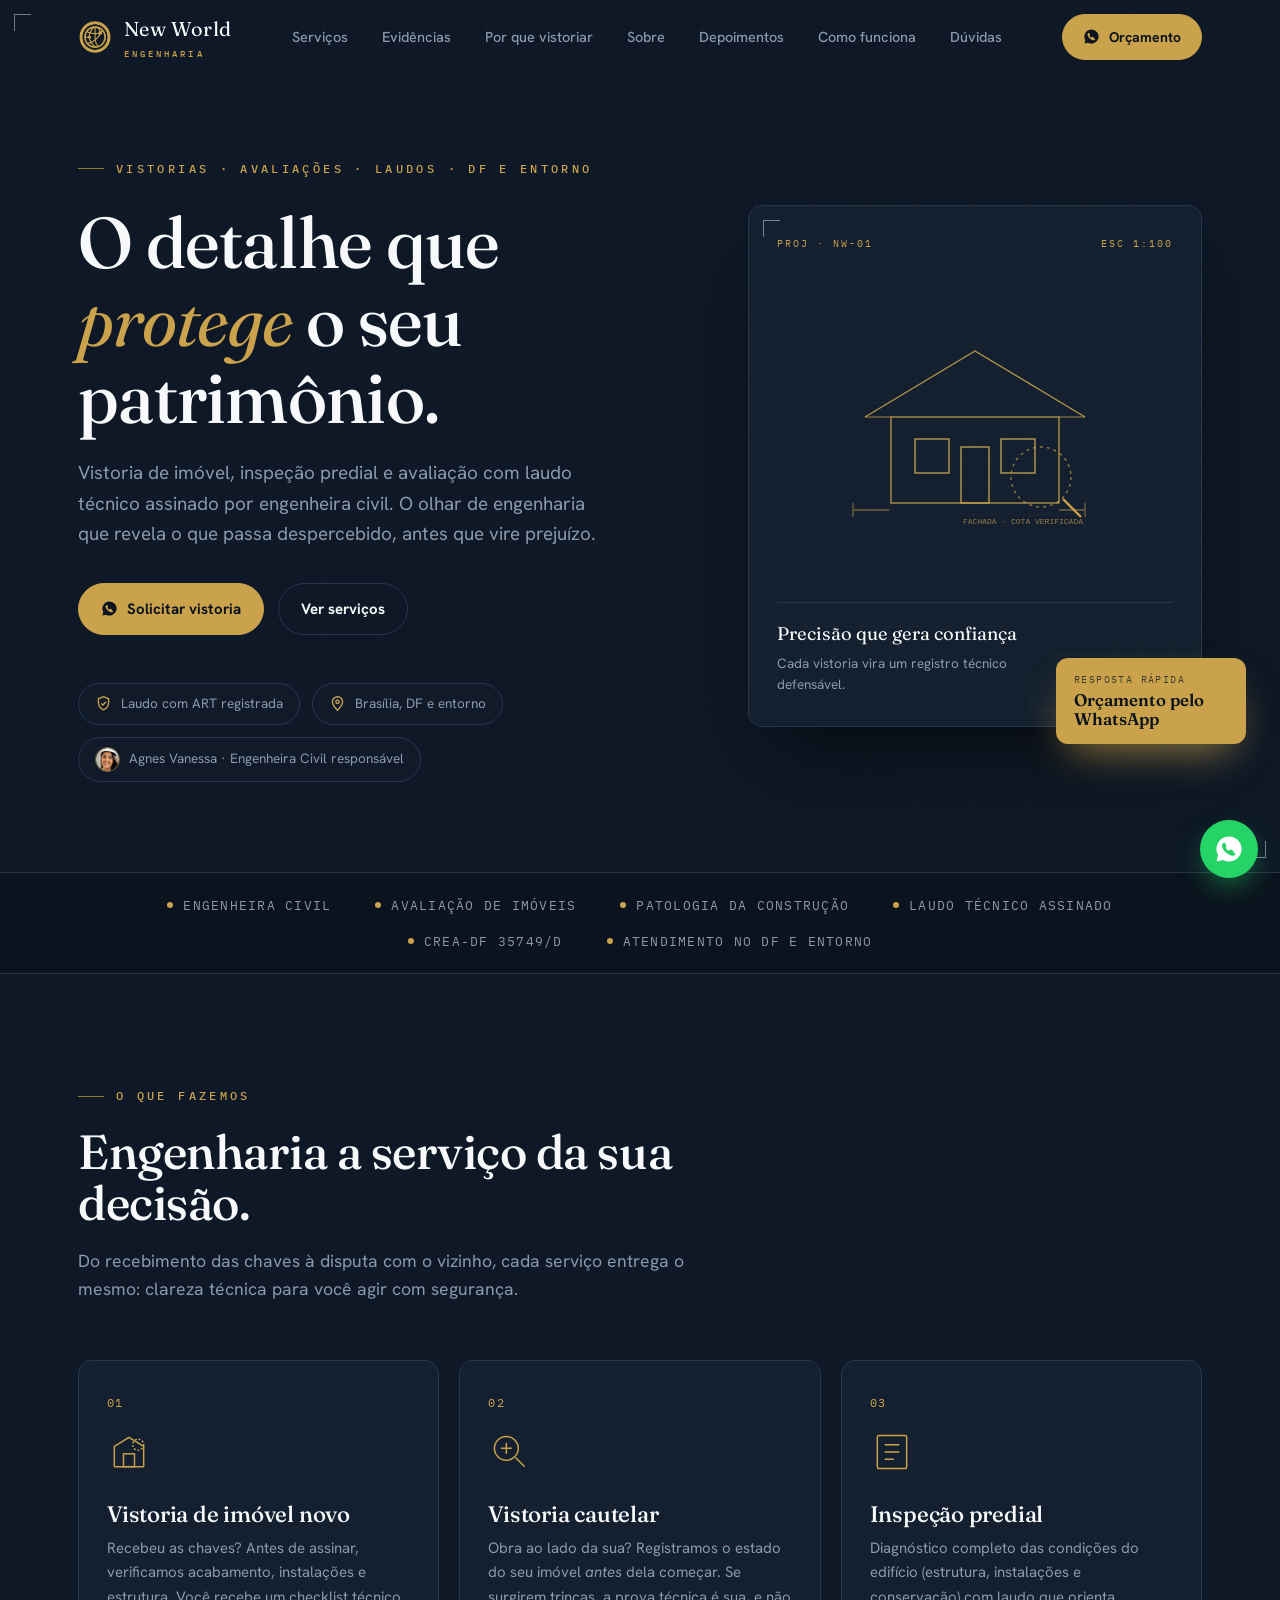
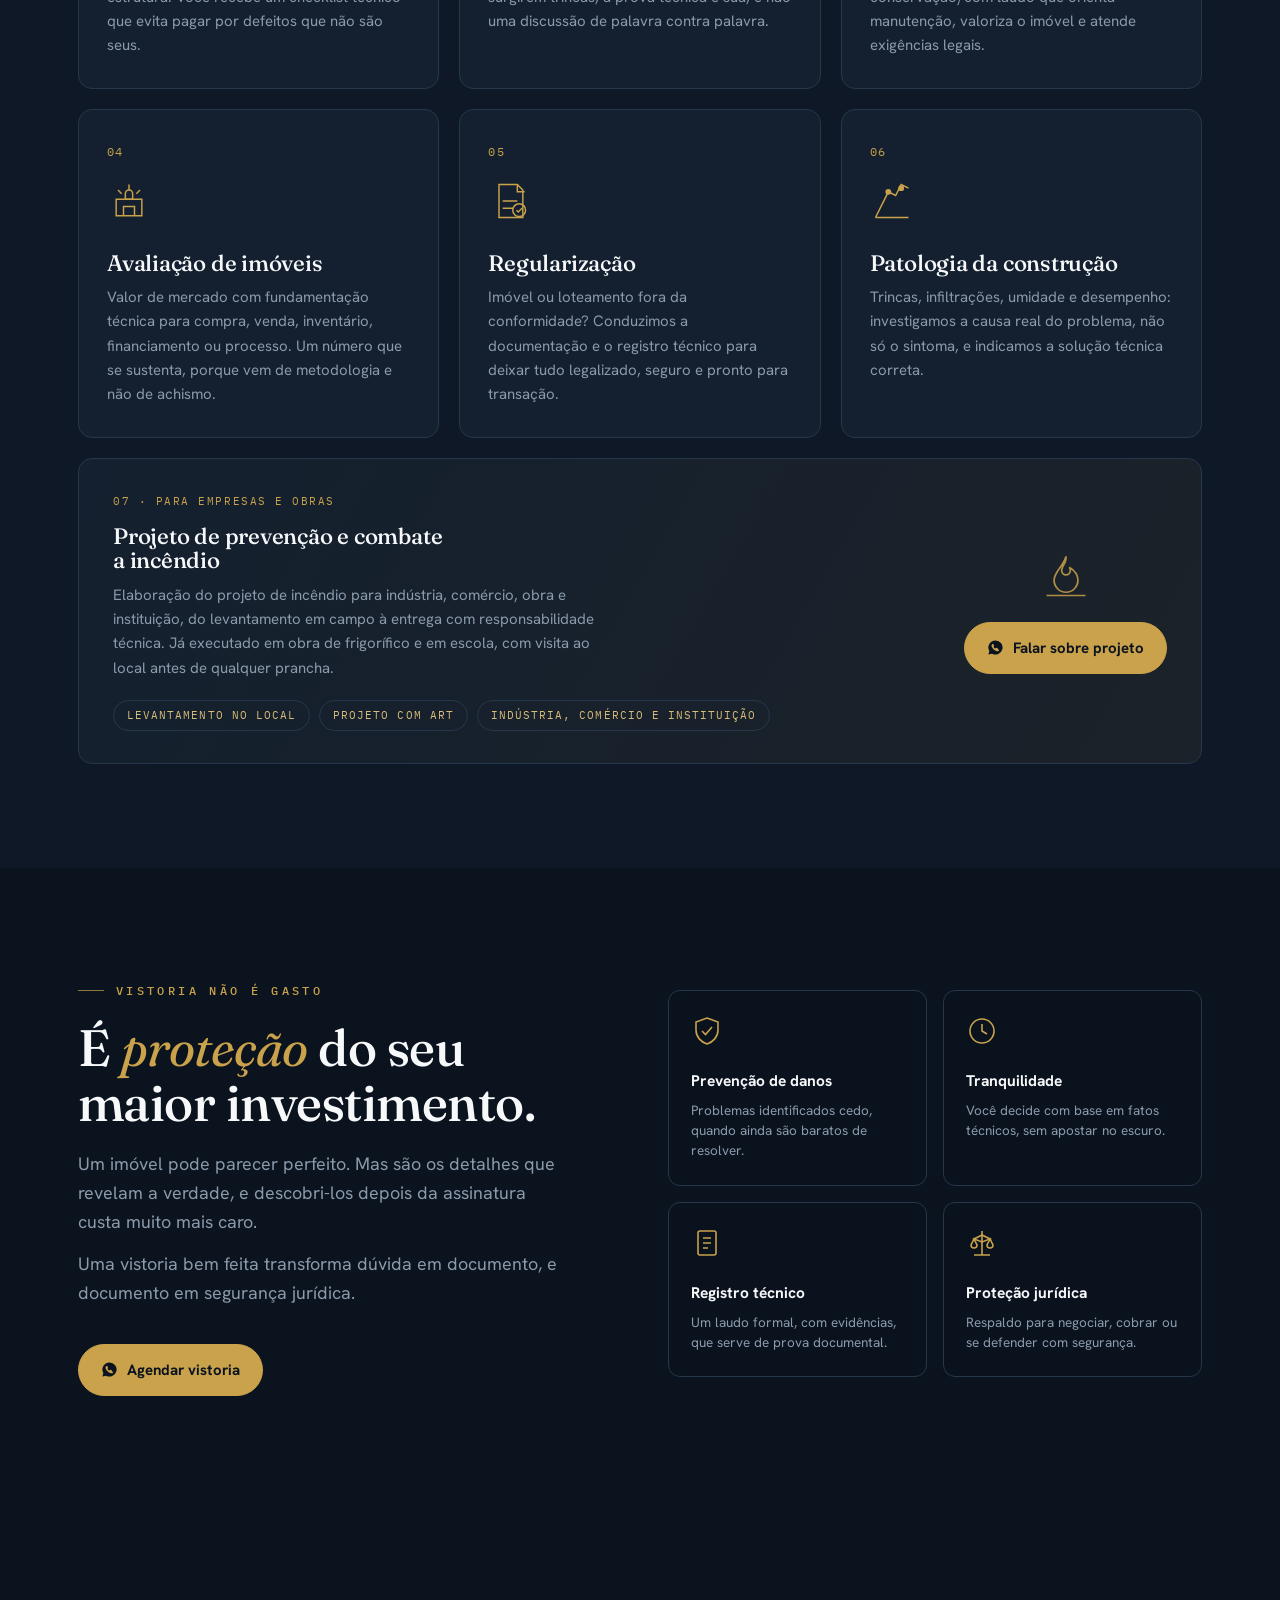
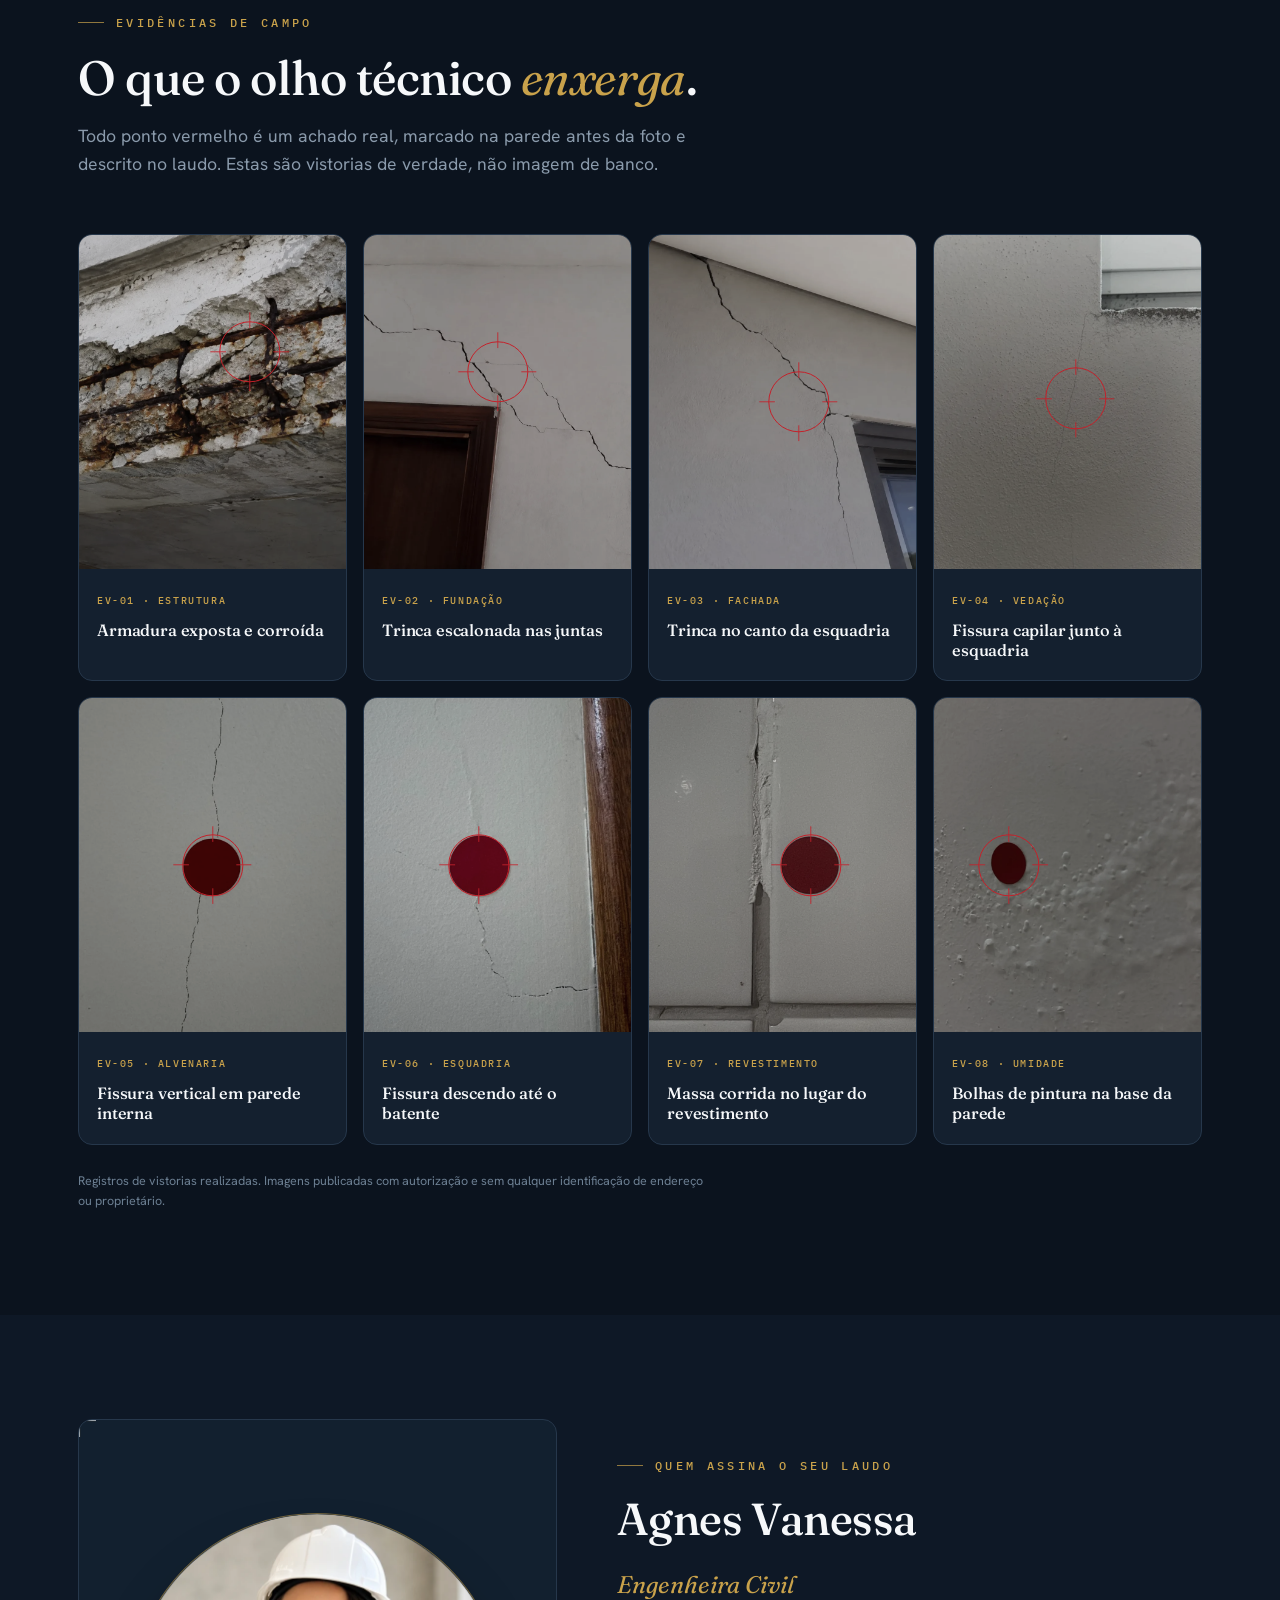
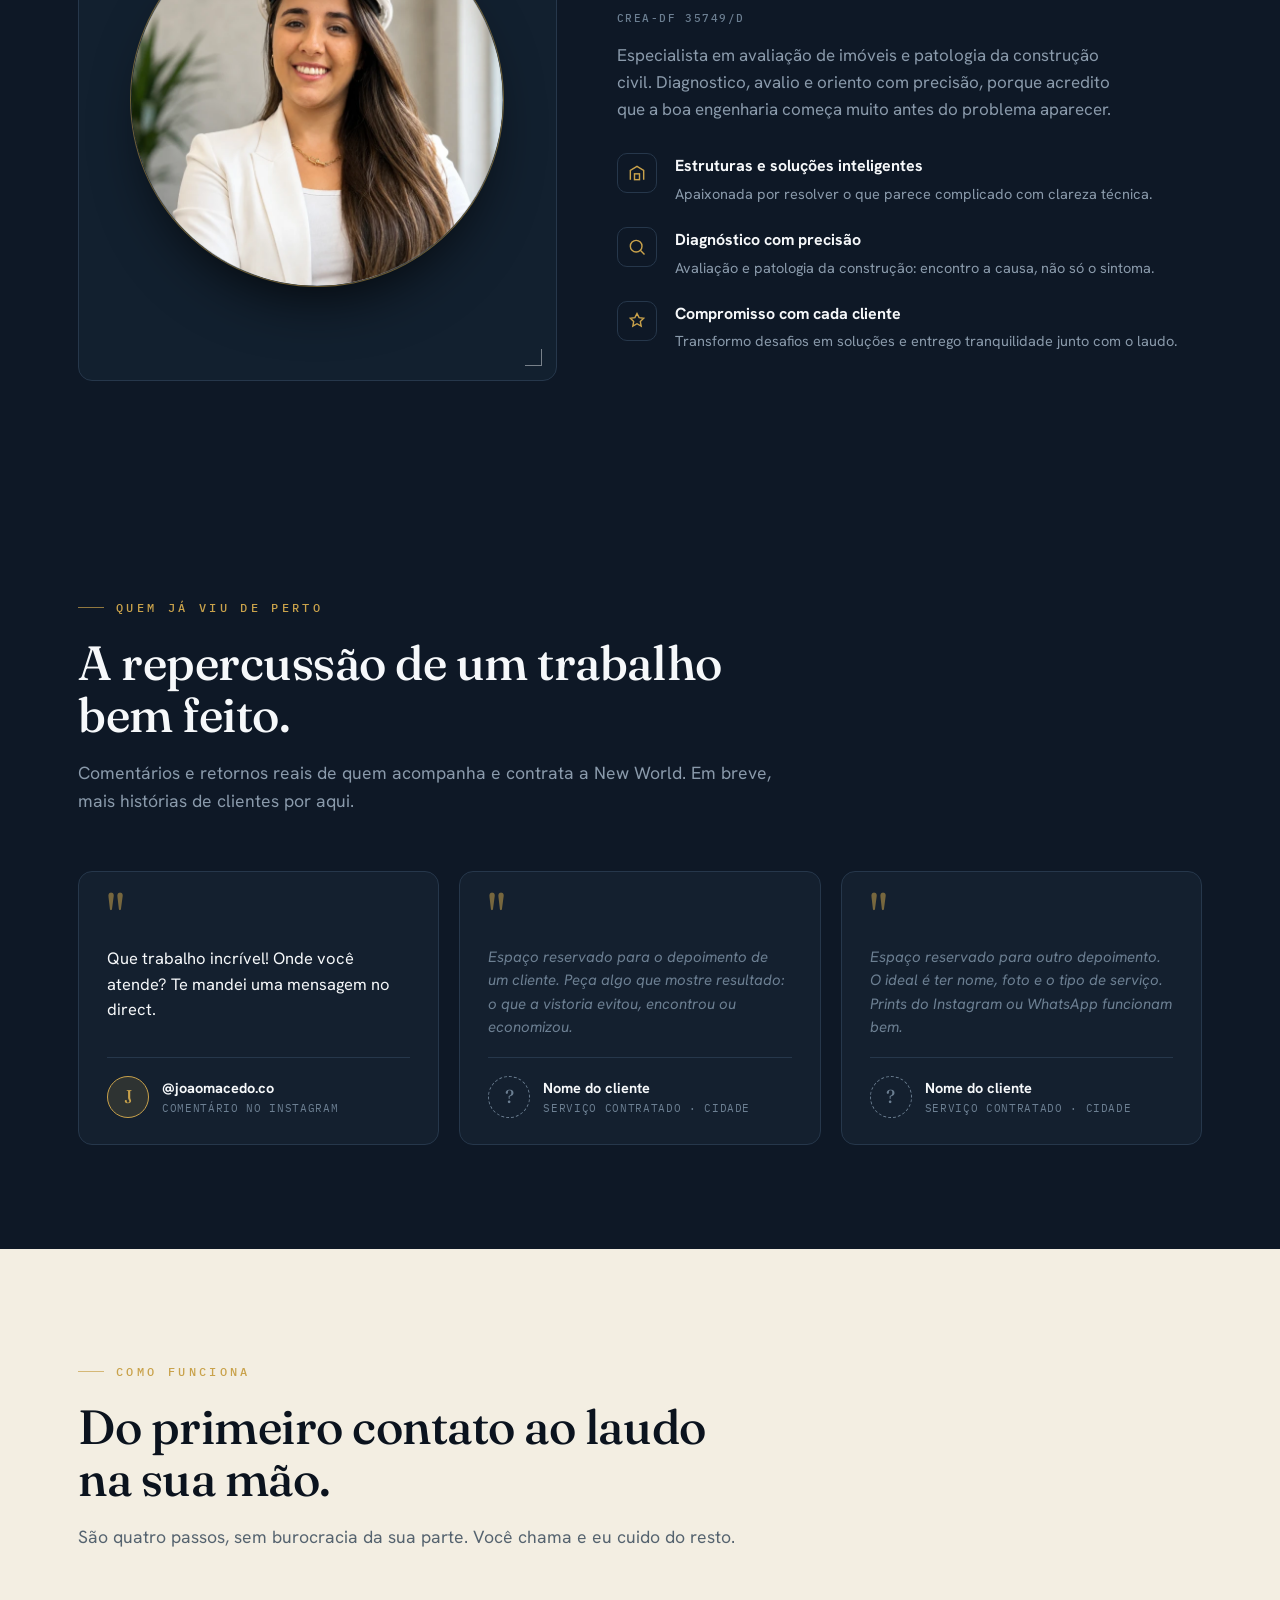
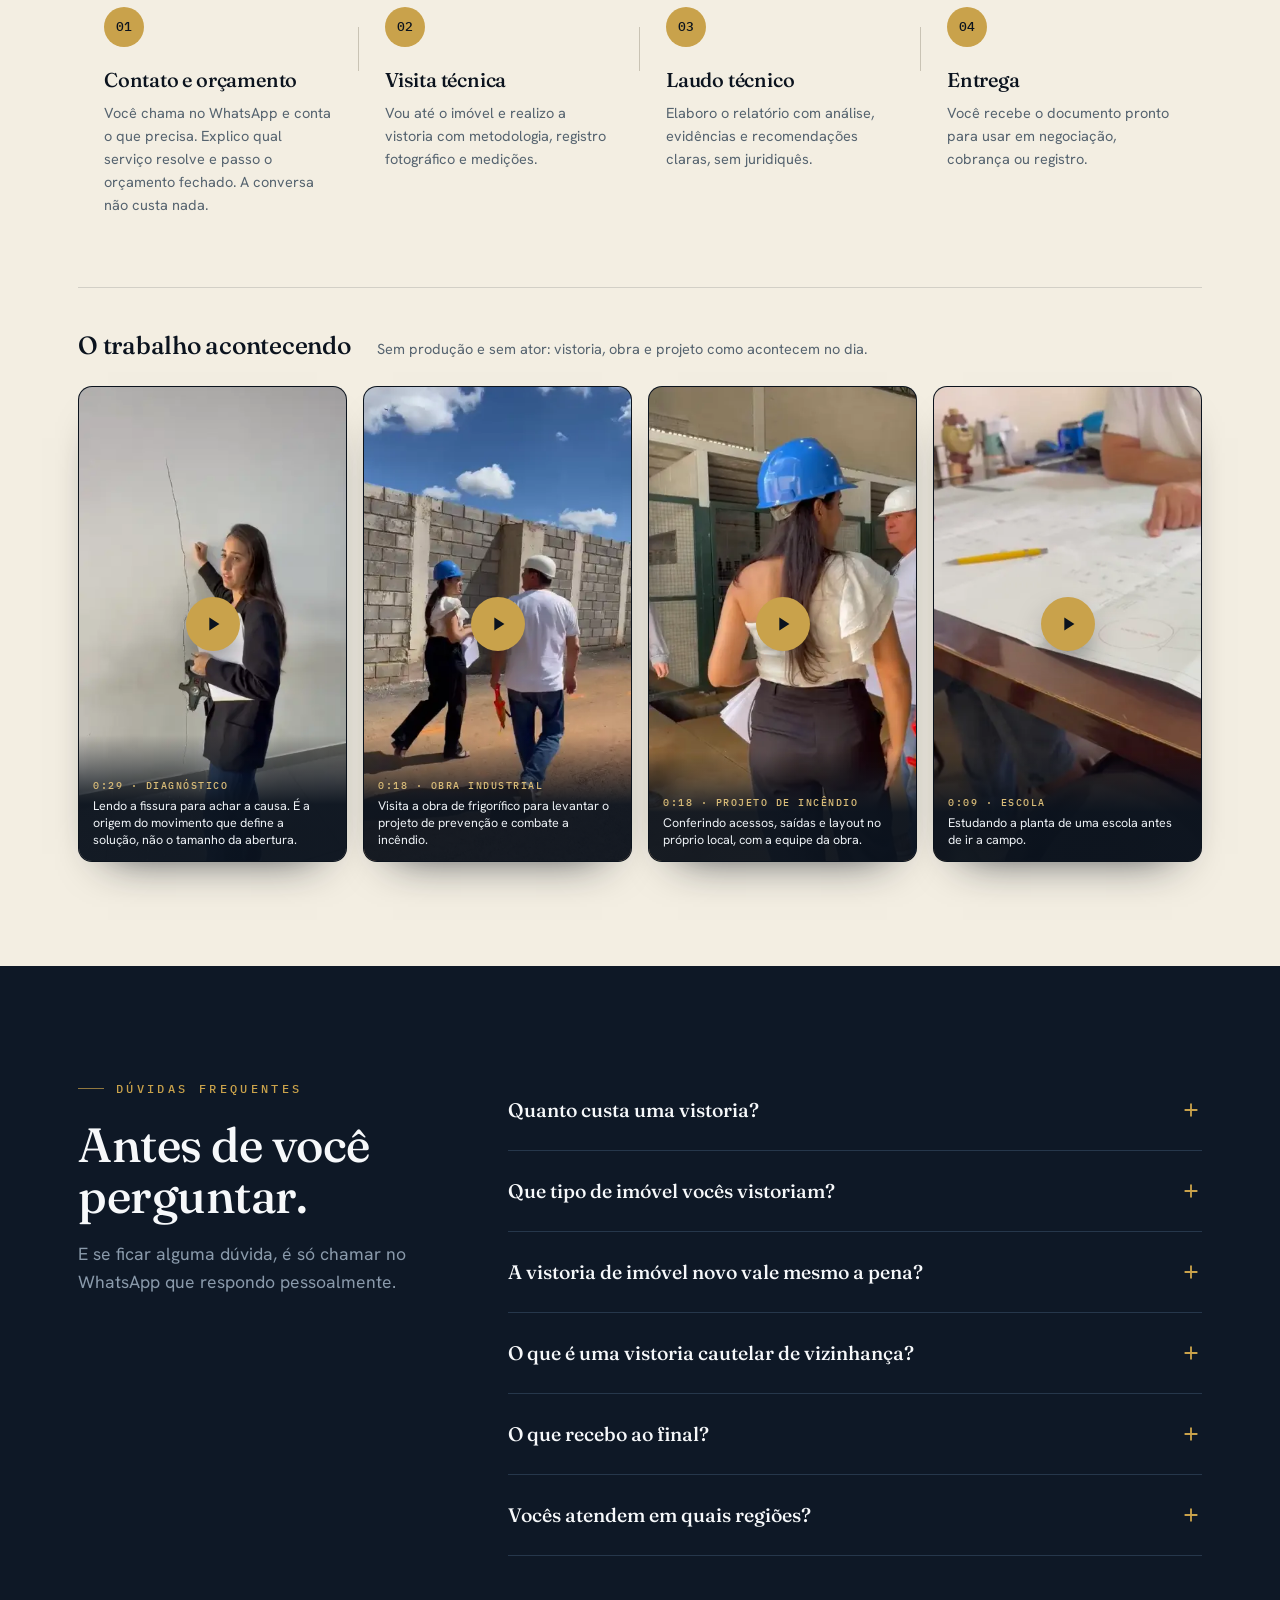
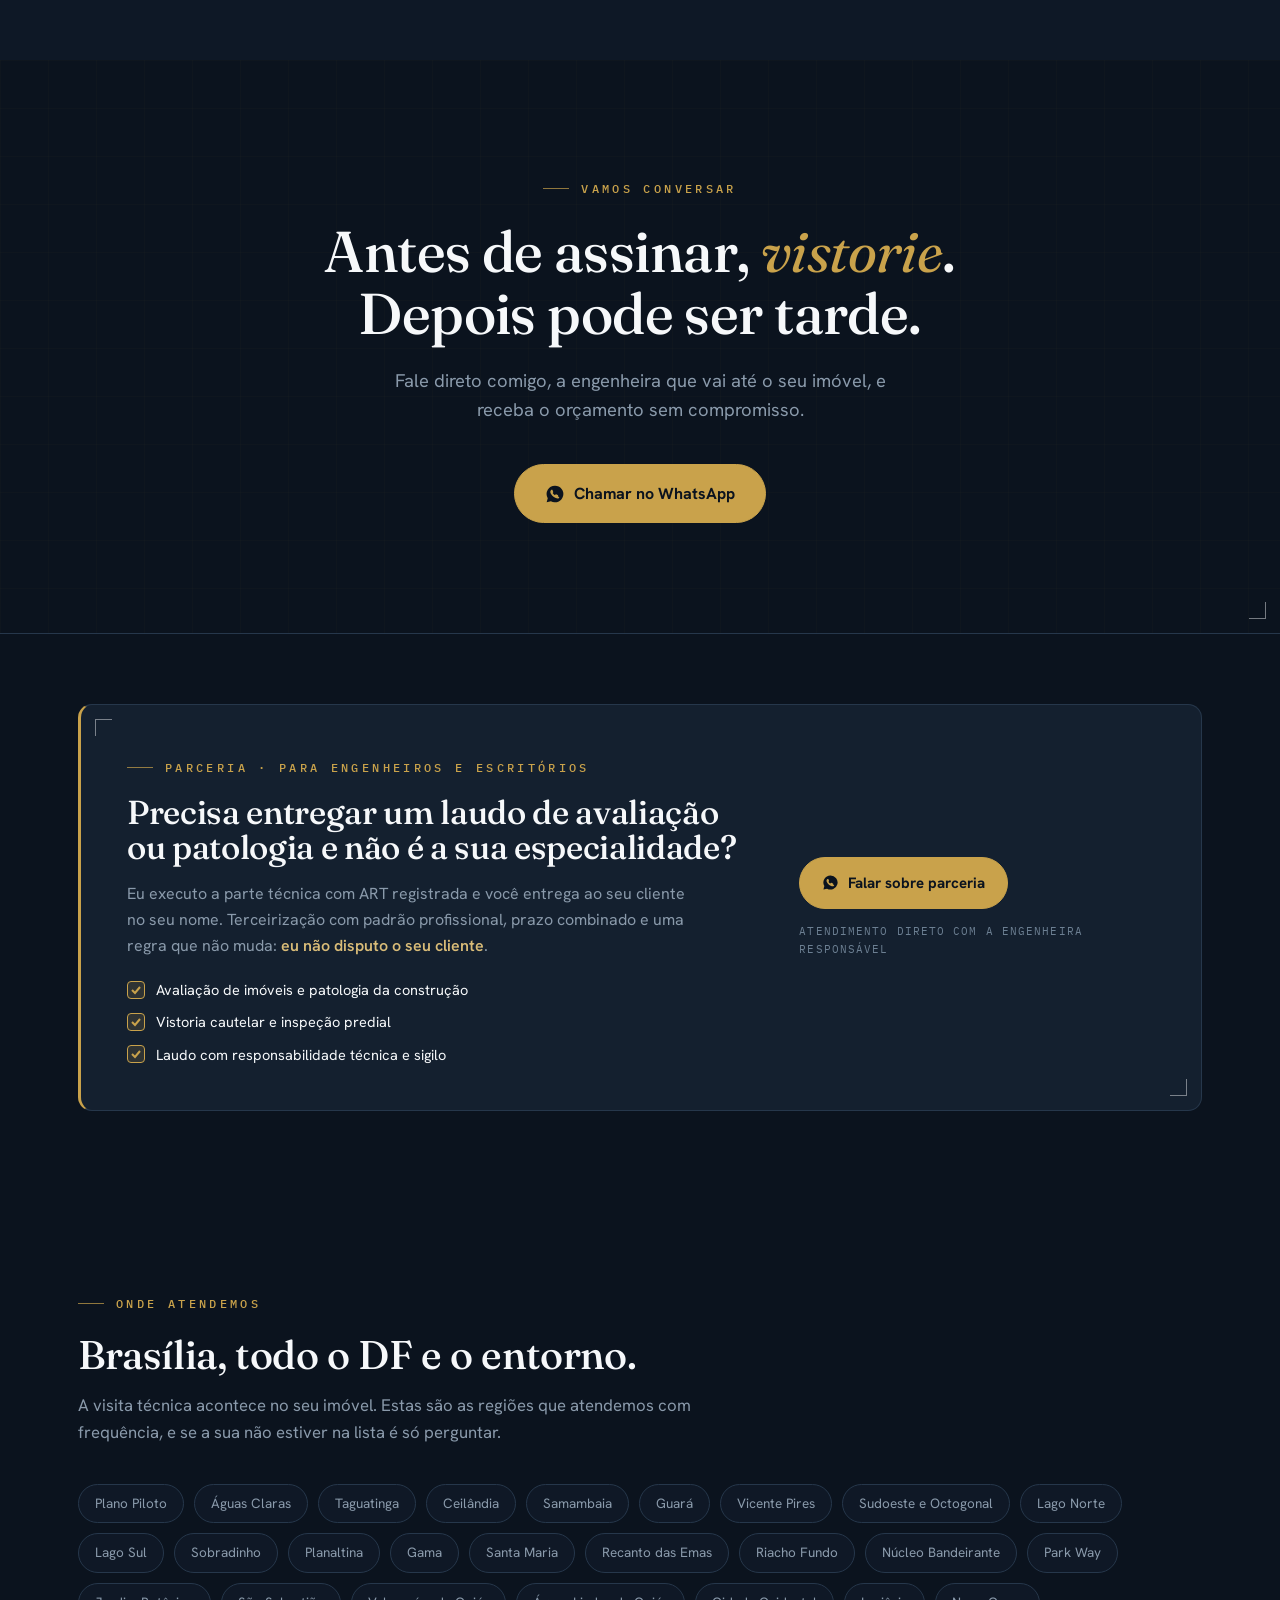
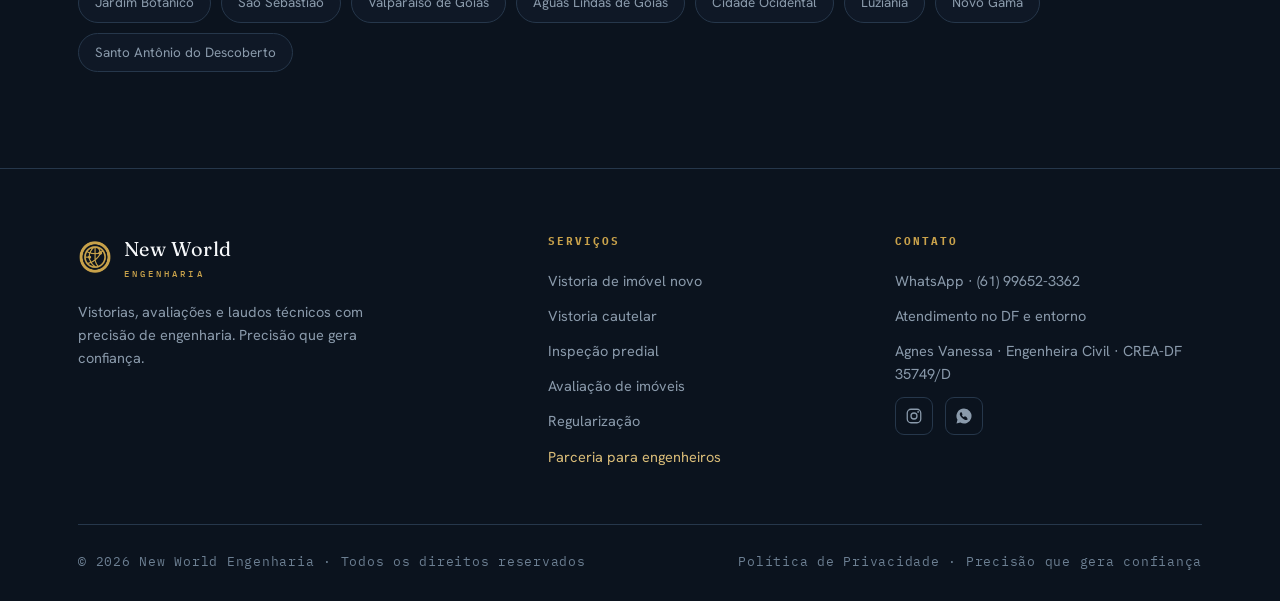
==== index.html @ 477da6c2 "Projeto de incendio, linha de orcamento e SEO local Servico novo na grade: projeto de prevencao e co" ====
<!DOCTYPE html>
<html lang="pt-BR">
<head>
<meta charset="UTF-8">
<meta name="viewport" content="width=device-width, initial-scale=1.0">
<title>Vistoria de Imóvel em Brasília e DF · Laudos e Inspeção Predial</title>
<meta name="description" content="Vistoria de imóvel, inspeção predial, avaliação e projeto de incêndio em Brasília e DF. Laudo com ART por engenheira civil. Orçamento sem compromisso no WhatsApp.">
<meta name="keywords" content="vistoria de imóvel Brasília, vistoria cautelar DF, inspeção predial Brasília, avaliação de imóveis DF, laudo técnico, patologia da construção, regularização de imóveis, projeto de prevenção e combate a incêndio DF, projeto de bombeiro Brasília, engenheira civil DF">
<meta name="author" content="New World Engenharia - Agnes Vanessa">
<meta name="robots" content="index, follow, max-image-preview:large">
<meta name="theme-color" content="#0E1826">
<link rel="canonical" href="https://alexanderjr02.github.io/Site-Agnes-engenheira/">
<link rel="icon" type="image/png" href="assets/favicon.png">
<link rel="apple-touch-icon" href="assets/apple-touch-icon.png">

<!-- Open Graph (WhatsApp, Facebook, Instagram) -->
<meta property="og:type" content="website">
<meta property="og:locale" content="pt_BR">
<meta property="og:site_name" content="New World Engenharia">
<meta property="og:title" content="New World Engenharia · Vistorias e Laudos Técnicos no DF">
<meta property="og:description" content="O detalhe que protege o seu patrimônio. Vistoria de imóvel, inspeção predial e avaliação com laudo técnico assinado por engenheira civil. DF e entorno.">
<meta property="og:url" content="https://alexanderjr02.github.io/Site-Agnes-engenheira/">
<meta property="og:image" content="https://alexanderjr02.github.io/Site-Agnes-engenheira/assets/share-card.jpg">
<meta property="og:image:width" content="1200">
<meta property="og:image:height" content="630">
<meta property="og:image:alt" content="Agnes Vanessa, Engenheira Civil da New World Engenharia. O detalhe que protege o seu patrimônio.">
<meta name="twitter:card" content="summary_large_image">

<!-- Dados estruturados: negocio local + catalogo de servicos.
     E o que o Google le para entender quem atende, o que faz e onde. -->
<script type="application/ld+json">
{
  "@context":"https://schema.org",
  "@type":"ProfessionalService",
  "@id":"https://alexanderjr02.github.io/Site-Agnes-engenheira/#negocio",
  "name":"New World Engenharia Inteligente",
  "alternateName":"New World Engenharia",
  "description":"Vistoria de imóvel, vistoria cautelar, inspeção predial, avaliação de imóveis, regularização, patologia da construção e projeto de prevenção e combate a incêndio em Brasília, Distrito Federal e entorno. Laudo técnico com ART assinado por engenheira civil.",
  "url":"https://alexanderjr02.github.io/Site-Agnes-engenheira/",
  "image":"https://alexanderjr02.github.io/Site-Agnes-engenheira/assets/share-card.jpg",
  "logo":"https://alexanderjr02.github.io/Site-Agnes-engenheira/assets/favicon.png",
  "telephone":"+5561996523362",
  "knowsLanguage":"pt-BR",
  "founder":{
    "@type":"Person",
    "name":"Agnes Vanessa",
    "jobTitle":"Engenheira Civil",
    "identifier":"CREA-DF 35749/D",
    "image":"https://alexanderjr02.github.io/Site-Agnes-engenheira/assets/agnes.webp"
  },
  "address":{"@type":"PostalAddress","addressRegion":"DF","addressCountry":"BR"},
  "areaServed":[
    {"@type":"AdministrativeArea","name":"Distrito Federal"},
    {"@type":"City","name":"Brasília"},
    {"@type":"City","name":"Águas Claras"},
    {"@type":"City","name":"Taguatinga"},
    {"@type":"City","name":"Ceilândia"},
    {"@type":"City","name":"Samambaia"},
    {"@type":"City","name":"Guará"},
    {"@type":"City","name":"Vicente Pires"},
    {"@type":"City","name":"Sobradinho"},
    {"@type":"City","name":"Planaltina"},
    {"@type":"City","name":"Gama"},
    {"@type":"City","name":"Santa Maria"},
    {"@type":"City","name":"Valparaíso de Goiás"},
    {"@type":"City","name":"Águas Lindas de Goiás"},
    {"@type":"City","name":"Cidade Ocidental"},
    {"@type":"City","name":"Luziânia"}
  ],
  "sameAs":["https://www.instagram.com/newworldengenhariainteligente"],
  "hasOfferCatalog":{
    "@type":"OfferCatalog",
    "name":"Serviços de engenharia",
    "itemListElement":[
      {"@type":"Offer","itemOffered":{"@type":"Service","name":"Vistoria de imóvel novo","description":"Verificação de acabamento, instalações e estrutura antes do recebimento das chaves, com checklist técnico."}},
      {"@type":"Offer","itemOffered":{"@type":"Service","name":"Vistoria cautelar de vizinhança","description":"Registro técnico do estado do imóvel antes do início de uma obra vizinha, como prova documental."}},
      {"@type":"Offer","itemOffered":{"@type":"Service","name":"Inspeção predial","description":"Diagnóstico das condições de estrutura, instalações e conservação do edifício, com laudo técnico."}},
      {"@type":"Offer","itemOffered":{"@type":"Service","name":"Avaliação de imóveis","description":"Valor de mercado com fundamentação técnica para compra, venda, inventário, financiamento ou processo."}},
      {"@type":"Offer","itemOffered":{"@type":"Service","name":"Regularização de imóveis","description":"Documentação e registro técnico para regularização de imóveis e loteamentos."}},
      {"@type":"Offer","itemOffered":{"@type":"Service","name":"Patologia da construção","description":"Investigação da causa de trincas, fissuras, infiltrações e umidade, com indicação da solução técnica."}},
      {"@type":"Offer","itemOffered":{"@type":"Service","name":"Projeto de prevenção e combate a incêndio","description":"Elaboração de projeto de incêndio para empresas, obras e instituições, com responsabilidade técnica."}}
    ]
  }
}
</script>

<!-- Perguntas frequentes: habilita o resultado expansivel do Google -->
<script type="application/ld+json">
{
  "@context":"https://schema.org",
  "@type":"FAQPage",
  "mainEntity":[
    {"@type":"Question","name":"Quanto custa uma vistoria de imóvel?",
     "acceptedAnswer":{"@type":"Answer","text":"O valor depende do tipo de serviço, do tamanho do imóvel e da finalidade do laudo. Uma vistoria de recebimento de apartamento e uma inspeção predial completa são trabalhos de porte diferente. O orçamento é fechado e informado pelo WhatsApp antes de qualquer visita, sem compromisso e sem cobrança pela consulta."}},
    {"@type":"Question","name":"Que tipo de imóvel vocês vistoriam?",
     "acceptedAnswer":{"@type":"Answer","text":"Residenciais e comerciais: apartamentos, casas, salas, lojas e edifícios. Também atendemos obras industriais e instituições, como escolas, em projetos de prevenção e combate a incêndio."}},
    {"@type":"Question","name":"A vistoria de imóvel novo vale mesmo a pena?",
     "acceptedAnswer":{"@type":"Answer","text":"Sim. Um imóvel pode parecer perfeito e esconder problemas de acabamento, instalação ou estrutura. Identificá-los antes de assinar o recebimento evita que você herde defeitos que são responsabilidade da construtora."}},
    {"@type":"Question","name":"O que é uma vistoria cautelar de vizinhança?",
     "acceptedAnswer":{"@type":"Answer","text":"É o registro técnico do estado do seu imóvel antes de uma obra vizinha começar. Se aparecerem trincas ou danos durante a construção ao lado, você tem prova documental de que não existiam antes, o que muda completamente uma eventual disputa."}},
    {"@type":"Question","name":"O que recebo ao final da vistoria?",
     "acceptedAnswer":{"@type":"Answer","text":"Um laudo técnico com registro fotográfico, análise das condições encontradas e recomendações práticas. Um documento formal que você pode usar em negociações, cobranças ou processos."}},
    {"@type":"Question","name":"Vocês atendem em quais regiões?",
     "acceptedAnswer":{"@type":"Answer","text":"Brasília, todas as regiões administrativas do Distrito Federal e cidades do entorno, incluindo Águas Claras, Taguatinga, Ceilândia, Samambaia, Guará, Vicente Pires, Sobradinho, Planaltina, Gama, Santa Maria, Valparaíso de Goiás, Águas Lindas de Goiás, Cidade Ocidental e Luziânia."}}
  ]
}
</script>

<link rel="preconnect" href="https://fonts.googleapis.com">
<link rel="preconnect" href="https://fonts.gstatic.com" crossorigin>
<link href="https://fonts.googleapis.com/css2?family=Fraunces:ital,opsz,wght@0,9..144,400;0,9..144,500;0,9..144,600;1,9..144,400&family=Hanken+Grotesk:wght@400;500;600;700&family=IBM+Plex+Mono:wght@400;500&display=swap" rel="stylesheet">
<link rel="stylesheet" href="styles.css">
</head>
<body>

<!-- ============ NAV ============ -->
<header id="hdr">
  <div class="wrap nav">
    <a href="#top" class="brand">
      <img class="globe" src="assets/logo-mark.webp" width="128" height="128" alt="" decoding="async">
      <span>New World<small>Engenharia</small></span>
    </a>
    <nav class="navlinks" id="navlinks">
      <a href="#servicos">Serviços</a>
      <a href="#evidencias">Evidências</a>
      <a href="#protecao" class="nav-md">Por que vistoriar</a>
      <a href="#sobre">Sobre</a>
      <a href="#depoimentos">Depoimentos</a>
      <a href="#processo">Como funciona</a>
      <a href="#faq">Dúvidas</a>
    </nav>
    <a class="btn" href="https://wa.me/5561996523362?text=Ol%C3%A1%20Agnes!%20Gostaria%20de%20um%20or%C3%A7amento." target="_blank" rel="noopener">
      <svg viewBox="0 0 24 24" fill="currentColor"><path d="M12 2a10 10 0 0 0-8.7 15l-1.3 5 5.1-1.3A10 10 0 1 0 12 2zm5.3 14.1c-.2.6-1.3 1.2-1.8 1.2-.5.1-1 .1-1.7-.1-.4-.1-.9-.3-1.6-.6-2.8-1.2-4.6-4-4.7-4.2-.1-.2-1.1-1.5-1.1-2.8 0-1.3.7-2 .9-2.3.2-.2.5-.3.7-.3h.5c.2 0 .4 0 .6.5l.8 2c.1.1.1.3 0 .5l-.4.6c-.2.2-.3.4-.1.6.6 1 1.3 1.6 2.2 2.1.2.1.4.1.5-.1l.6-.7c.2-.2.3-.2.6-.1l2 .9c.2.1.4.2.4.3.1.2.1.6-.1 1z"/></svg>
      Orçamento
    </a>
    <button class="menu-toggle" id="menuBtn" aria-label="Menu"><span></span><span></span><span></span></button>
  </div>
</header>

<span id="top"></span>

<!-- ============ HERO ============ -->
<section class="hero reg">
  <div class="hero-grid-bg"></div>
  <div class="wrap">
    <div class="hero-inner">
      <div class="hero-copy">
        <span class="eyebrow">Vistorias · Avaliações · Laudos · DF e entorno</span>
        <h1>O detalhe que <em>protege</em> o seu patrimônio.</h1>
        <p class="lead">Vistoria de imóvel, inspeção predial e avaliação com laudo técnico assinado por engenheira civil. O olhar de engenharia que revela o que passa despercebido, antes que vire prejuízo.</p>
        <div class="hero-cta">
          <a class="btn" href="https://wa.me/5561996523362?text=Ol%C3%A1%20Agnes!%20Gostaria%20de%20solicitar%20uma%20vistoria." target="_blank" rel="noopener">
            <svg viewBox="0 0 24 24" fill="currentColor"><path d="M12 2a10 10 0 0 0-8.7 15l-1.3 5 5.1-1.3A10 10 0 1 0 12 2zm5.3 14.1c-.2.6-1.3 1.2-1.8 1.2-.5.1-1 .1-1.7-.1-.4-.1-.9-.3-1.6-.6-2.8-1.2-4.6-4-4.7-4.2-.1-.2-1.1-1.5-1.1-2.8 0-1.3.7-2 .9-2.3.2-.2.5-.3.7-.3h.5c.2 0 .4 0 .6.5l.8 2c.1.1.1.3 0 .5l-.4.6c-.2.2-.3.4-.1.6.6 1 1.3 1.6 2.2 2.1.2.1.4.1.5-.1l.6-.7c.2-.2.3-.2.6-.1l2 .9c.2.1.4.2.4.3.1.2.1.6-.1 1z"/></svg>
            Solicitar vistoria
          </a>
          <a class="btn ghost" href="#servicos">Ver serviços</a>
        </div>
        <div class="hero-trust">
          <!-- Dica: se a Agnes tiver um numero real de vistorias/anos, troque um destes chips por ele. Ex.: "+300 vistorias realizadas" -->
          <span class="chip"><svg viewBox="0 0 20 20" fill="none" stroke="currentColor" stroke-width="1.6"><path d="M10 2l6 2.5v4C16 13 13.5 16 10 17.5 6.5 16 4 13 4 8.5v-4z"/><path d="M7.5 10l1.8 1.8L13 8"/></svg>Laudo com ART registrada</span>
          <span class="chip"><svg viewBox="0 0 20 20" fill="none" stroke="currentColor" stroke-width="1.6"><path d="M10 2C6.7 2 4 4.7 4 8c0 4 6 10 6 10s6-6 6-10c0-3.3-2.7-6-6-6z"/><circle cx="10" cy="8" r="2"/></svg>Brasília, DF e entorno</span>
          <span class="chip"><img class="chip-av" src="assets/agnes-avatar.webp" width="240" height="240" decoding="async" alt="">Agnes Vanessa · Engenheira Civil responsável</span>
        </div>
      </div>

      <div class="hero-visual">
        <div class="blueprint reg">
          <div class="bp-grid"></div>
          <div class="bp-tag"><span>PROJ · NW-01</span><span>ESC 1:100</span></div>
          <div class="bp-house">
            <svg viewBox="0 0 260 200" fill="none" stroke="var(--gold)" stroke-width="1.3">
              <path d="M20 90 L130 24 L240 90" stroke-opacity=".9"/>
              <rect x="46" y="90" width="168" height="86" stroke-opacity=".9"/>
              <rect x="70" y="112" width="34" height="34"/>
              <rect x="156" y="112" width="34" height="34"/>
              <rect x="116" y="120" width="28" height="56"/>
              <path d="M20 90 L46 90 M214 90 L240 90" stroke-opacity=".5"/>
              <circle cx="196" cy="150" r="30" stroke-dasharray="3 4" stroke-opacity=".7"/>
              <path d="M218 172 L236 190" stroke-width="2.4"/>
              <path d="M8 176 L8 190 M8 183 L44 183 M240 176 L240 190 M240 183 L214 183" stroke-opacity=".5"/>
              <text x="118" y="197" fill="var(--gold)" font-size="8" font-family="monospace" stroke="none" opacity=".7">FACHADA · COTA VERIFICADA</text>
            </svg>
          </div>
          <div class="bp-foot">
            <div class="t">Precisão que gera confiança</div>
            <div class="s">Cada vistoria vira um registro técnico defensável.</div>
          </div>
        </div>
        <div class="bp-badge">
          <div class="bt">Resposta rápida</div>
          <div class="bv">Orçamento pelo WhatsApp</div>
        </div>
      </div>
    </div>
  </div>
</section>

<!-- ============ CREDENTIAL STRIP ============ -->
<div class="strip">
  <div class="wrap">
    <span>Engenheira Civil</span>
    <span>Avaliação de imóveis</span>
    <span>Patologia da construção</span>
    <span>Laudo técnico assinado</span>
    <span>CREA-DF 35749/D</span>
    <span>Atendimento no DF e entorno</span>
  </div>
</div>

<!-- ============ SERVICES ============ -->
<section class="sec" id="servicos">
  <div class="wrap">
    <div class="sec-head rev">
      <span class="eyebrow">O que fazemos</span>
      <h2>Engenharia a serviço da sua decisão.</h2>
      <p>Do recebimento das chaves à disputa com o vizinho, cada serviço entrega o mesmo: clareza técnica para você agir com segurança.</p>
    </div>
    <div class="svc-grid">

      <div class="svc rev">
        <div class="num">01</div>
        <svg class="ico" viewBox="0 0 48 48" fill="none" stroke="currentColor" stroke-width="1.6">
          <path d="M8 40V18l16-10 16 10v22"/><rect x="18" y="26" width="12" height="14"/><path d="M8 40h32"/>
          <circle cx="34" cy="16" r="6" stroke-dasharray="2 2"/>
        </svg>
        <h3>Vistoria de imóvel novo</h3>
        <p>Recebeu as chaves? Antes de assinar, verificamos acabamento, instalações e estrutura. Você recebe um checklist técnico que evita pagar por defeitos que não são seus.</p>
      </div>

      <div class="svc rev">
        <div class="num">02</div>
        <svg class="ico" viewBox="0 0 48 48" fill="none" stroke="currentColor" stroke-width="1.6">
          <circle cx="20" cy="20" r="13"/><path d="M30 30l10 10"/><path d="M20 14v12M14 20h12"/>
        </svg>
        <h3>Vistoria cautelar</h3>
        <p>Obra ao lado da sua? Registramos o estado do seu imóvel <em>antes</em> dela começar. Se surgirem trincas, a prova técnica é sua, e não uma discussão de palavra contra palavra.</p>
      </div>

      <div class="svc rev">
        <div class="num">03</div>
        <svg class="ico" viewBox="0 0 48 48" fill="none" stroke="currentColor" stroke-width="1.6">
          <rect x="8" y="6" width="32" height="36" rx="2"/><path d="M16 16h16M16 24h16M16 32h10"/>
        </svg>
        <h3>Inspeção predial</h3>
        <p>Diagnóstico completo das condições do edifício (estrutura, instalações e conservação) com laudo que orienta manutenção, valoriza o imóvel e atende exigências legais.</p>
      </div>

      <div class="svc rev">
        <div class="num">04</div>
        <svg class="ico" viewBox="0 0 48 48" fill="none" stroke="currentColor" stroke-width="1.6">
          <path d="M24 6v6M12 12l4 4M36 12l-4 4"/><path d="M10 40V22h28v18z"/><path d="M18 40V30h12v10"/>
          <path d="M24 12a4 4 0 0 1 4 4v6H20v-6a4 4 0 0 1 4-4z"/>
        </svg>
        <h3>Avaliação de imóveis</h3>
        <p>Valor de mercado com fundamentação técnica para compra, venda, inventário, financiamento ou processo. Um número que se sustenta, porque vem de metodologia e não de achismo.</p>
      </div>

      <div class="svc rev">
        <div class="num">05</div>
        <svg class="ico" viewBox="0 0 48 48" fill="none" stroke="currentColor" stroke-width="1.6">
          <path d="M14 6h20l6 6v30H14z" transform="translate(-2 0)"/><path d="M32 6v8h8"/><path d="M16 24h16M16 32h12"/>
          <circle cx="34" cy="34" r="7"/><path d="M31 34l2 2 4-4"/>
        </svg>
        <h3>Regularização</h3>
        <p>Imóvel ou loteamento fora da conformidade? Conduzimos a documentação e o registro técnico para deixar tudo legalizado, seguro e pronto para transação.</p>
      </div>

      <div class="svc rev">
        <div class="num">06</div>
        <svg class="ico" viewBox="0 0 48 48" fill="none" stroke="currentColor" stroke-width="1.6">
          <path d="M6 42L20 14l8 4 6-12 8 4"/><circle cx="20" cy="14" r="2.4" fill="currentColor"/>
          <circle cx="34" cy="10" r="2.4" fill="currentColor"/><path d="M6 42h36"/>
        </svg>
        <h3>Patologia da construção</h3>
        <p>Trincas, infiltrações, umidade e desempenho: investigamos a causa real do problema, não só o sintoma, e indicamos a solução técnica correta.</p>
      </div>

      <!-- Serviço para empresa: card largo porque é outro público e outro ticket -->
      <div class="svc svc-wide rev">
        <div class="svc-wide-copy">
          <div class="num">07 · Para empresas e obras</div>
          <h3>Projeto de prevenção e combate a incêndio</h3>
          <p>Elaboração do projeto de incêndio para indústria, comércio, obra e instituição, do levantamento em campo à entrega com responsabilidade técnica. Já executado em obra de frigorífico e em escola, com visita ao local antes de qualquer prancha.</p>
          <div class="svc-wide-tags">
            <span>Levantamento no local</span>
            <span>Projeto com ART</span>
            <span>Indústria, comércio e instituição</span>
          </div>
        </div>
        <div class="svc-wide-cta">
          <svg class="ico" viewBox="0 0 48 48" fill="none" stroke="currentColor" stroke-width="1.6">
            <path d="M24 6c1 6-4 8-4 13a4 4 0 0 0 8 0c0-2-1-3-1-3 5 3 8 7 8 12a11 11 0 0 1-22 0c0-8 8-12 11-22z"/>
            <path d="M6 42h36"/>
          </svg>
          <a class="btn" href="https://wa.me/5561996523362?text=Ol%C3%A1%20Agnes!%20Preciso%20de%20um%20projeto%20de%20preven%C3%A7%C3%A3o%20e%20combate%20a%20inc%C3%AAndio." target="_blank" rel="noopener">
            <svg viewBox="0 0 24 24" fill="currentColor"><path d="M12 2a10 10 0 0 0-8.7 15l-1.3 5 5.1-1.3A10 10 0 1 0 12 2zm5.3 14.1c-.2.6-1.3 1.2-1.8 1.2-.5.1-1 .1-1.7-.1-.4-.1-.9-.3-1.6-.6-2.8-1.2-4.6-4-4.7-4.2-.1-.2-1.1-1.5-1.1-2.8 0-1.3.7-2 .9-2.3.2-.2.5-.3.7-.3h.5c.2 0 .4 0 .6.5l.8 2c.1.1.1.3 0 .5l-.4.6c-.2.2-.3.4-.1.6.6 1 1.3 1.6 2.2 2.1.2.1.4.1.5-.1l.6-.7c.2-.2.3-.2.6-.1l2 .9c.2.1.4.2.4.3.1.2.1.6-.1 1z"/></svg>
            Falar sobre projeto
          </a>
        </div>
      </div>

    </div>
  </div>
</section>

<!-- ============ PROTECTION ============ -->
<section class="protect sec" id="protecao">
  <div class="wrap">
    <div class="pill-grid">
      <div class="rev">
        <span class="eyebrow">Vistoria não é gasto</span>
        <h2>É <em>proteção</em> do seu maior investimento.</h2>
        <p class="big">Um imóvel pode parecer perfeito. Mas são os detalhes que revelam a verdade, e descobri-los depois da assinatura custa muito mais caro.</p>
        <p class="big">Uma vistoria bem feita transforma dúvida em documento, e documento em segurança jurídica.</p>
        <a class="btn" style="margin-top:22px" href="https://wa.me/5561996523362?text=Ol%C3%A1%20Agnes!%20Quero%20agendar%20uma%20vistoria." target="_blank" rel="noopener">
          <svg viewBox="0 0 24 24" fill="currentColor"><path d="M12 2a10 10 0 0 0-8.7 15l-1.3 5 5.1-1.3A10 10 0 1 0 12 2zm5.3 14.1c-.2.6-1.3 1.2-1.8 1.2-.5.1-1 .1-1.7-.1-.4-.1-.9-.3-1.6-.6-2.8-1.2-4.6-4-4.7-4.2-.1-.2-1.1-1.5-1.1-2.8 0-1.3.7-2 .9-2.3.2-.2.5-.3.7-.3h.5c.2 0 .4 0 .6.5l.8 2c.1.1.1.3 0 .5l-.4.6c-.2.2-.3.4-.1.6.6 1 1.3 1.6 2.2 2.1.2.1.4.1.5-.1l.6-.7c.2-.2.3-.2.6-.1l2 .9c.2.1.4.2.4.3.1.2.1.6-.1 1z"/></svg>
          Agendar vistoria
        </a>
      </div>
      <div class="pillars rev">
        <div class="pillar">
          <svg class="pi" viewBox="0 0 32 32" fill="none" stroke="currentColor" stroke-width="1.6"><path d="M16 3l11 4v8c0 7-5 12-11 14C10 27 5 22 5 15V7z"/><path d="M11 16l3.5 3.5L21 12"/></svg>
          <h4>Prevenção de danos</h4>
          <p>Problemas identificados cedo, quando ainda são baratos de resolver.</p>
        </div>
        <div class="pillar">
          <svg class="pi" viewBox="0 0 32 32" fill="none" stroke="currentColor" stroke-width="1.6"><circle cx="16" cy="16" r="12"/><path d="M16 9v7l5 3"/></svg>
          <h4>Tranquilidade</h4>
          <p>Você decide com base em fatos técnicos, sem apostar no escuro.</p>
        </div>
        <div class="pillar">
          <svg class="pi" viewBox="0 0 32 32" fill="none" stroke="currentColor" stroke-width="1.6"><rect x="7" y="4" width="18" height="24" rx="2"/><path d="M12 11h8M12 16h8M12 21h5"/></svg>
          <h4>Registro técnico</h4>
          <p>Um laudo formal, com evidências, que serve de prova documental.</p>
        </div>
        <div class="pillar">
          <svg class="pi" viewBox="0 0 32 32" fill="none" stroke="currentColor" stroke-width="1.6"><path d="M16 4v24M8 28h16"/><path d="M16 8l-8 4 8 3 8-3z"/><path d="M8 12l-3 6a3 3 0 0 0 6 0zM24 12l-3 6a3 3 0 0 0 6 0z"/></svg>
          <h4>Proteção jurídica</h4>
          <p>Respaldo para negociar, cobrar ou se defender com segurança.</p>
        </div>
      </div>
    </div>
  </div>
</section>

<!-- ============ EVIDÊNCIAS ============ -->
<!-- Cada card usa --mx/--my para posicionar o alvo em cima do defeito real da foto.
     Nas fotos que já têm o adesivo vermelho, o anel cai exatamente sobre ele. -->
<section class="sec evid" id="evidencias">
  <div class="wrap">
    <div class="sec-head rev">
      <span class="eyebrow">Evidências de campo</span>
      <h2>O que o olho técnico <em>enxerga</em>.</h2>
      <p>Todo ponto vermelho é um achado real, marcado na parede antes da foto e descrito no laudo. Estas são vistorias de verdade, não imagem de banco.</p>
    </div>

    <div class="ev-rail">

      <article class="ev rev" tabindex="0" style="--mx:64%;--my:35%">
        <div class="ev-top">
          <div class="ev-ph">
            <img src="assets/ev-01.webp" width="880" height="1100" loading="lazy" decoding="async" alt="Viga de concreto com o cobrimento desprendido e a armadura de aço exposta e corroída">
            <span class="ev-mark" aria-hidden="true"></span>
          </div>
          <div class="ev-read"><p>O cobrimento se desprendeu e o aço ficou exposto ao ar. A ferrugem expande, empurra o concreto e acelera o próprio processo. Aqui não é estética: é perda de seção resistente.</p></div>
        </div>
        <div class="ev-body"><span class="ev-tag">EV-01 · Estrutura</span><h3>Armadura exposta e corroída</h3></div>
      </article>

      <article class="ev rev" tabindex="0" style="--mx:50%;--my:41%">
        <div class="ev-top">
          <div class="ev-ph">
            <img src="assets/ev-02.webp" width="880" height="1100" loading="lazy" decoding="async" alt="Trinca escalonada em parede interna, descendo do teto até a janela e passando pelo batente da porta">
            <span class="ev-mark" aria-hidden="true"></span>
          </div>
          <div class="ev-read"><p>Desce em degraus acompanhando as fiadas de bloco e abre justamente nos cantos de porta e janela. Esse desenho é assinatura de recalque de fundação, não de acabamento mal feito.</p></div>
        </div>
        <div class="ev-body"><span class="ev-tag">EV-02 · Fundação</span><h3>Trinca escalonada nas juntas</h3></div>
      </article>

      <article class="ev rev" tabindex="0" style="--mx:56%;--my:50%">
        <div class="ev-top">
          <div class="ev-ph">
            <img src="assets/ev-03.webp" width="880" height="1100" loading="lazy" decoding="async" alt="Trinca diagonal na fachada, do beiral até o canto superior da esquadria da janela">
            <span class="ev-mark" aria-hidden="true"></span>
          </div>
          <div class="ev-read"><p>O canto da janela concentra tensão e é onde a alvenaria cede primeiro. Do lado de fora, a abertura deixa de ser só trinca e vira caminho de água para dentro da parede.</p></div>
        </div>
        <div class="ev-body"><span class="ev-tag">EV-03 · Fachada</span><h3>Trinca no canto da esquadria</h3></div>
      </article>

      <article class="ev rev" tabindex="0" style="--mx:53%;--my:49%">
        <div class="ev-top">
          <div class="ev-ph">
            <img src="assets/ev-04.webp" width="880" height="1100" loading="lazy" decoding="async" alt="Fissura capilar em parede clara, ao lado de uma esquadria com acúmulo escuro no peitoril">
            <span class="ev-mark" aria-hidden="true"></span>
          </div>
          <div class="ev-read"><p>Fina o suficiente para sumir na pintura e ninguém notar na visita. Junto do acúmulo escuro no peitoril, aponta infiltração já ativa naquele encontro de parede e janela.</p></div>
        </div>
        <div class="ev-body"><span class="ev-tag">EV-04 · Vedação</span><h3>Fissura capilar junto à esquadria</h3></div>
      </article>

      <article class="ev rev" tabindex="0" style="--mx:50%;--my:50%">
        <div class="ev-top">
          <div class="ev-ph">
            <img src="assets/ev-05.webp" width="880" height="1100" loading="lazy" decoding="async" alt="Fissura vertical em parede interna, marcada com adesivo circular vermelho durante a vistoria">
            <span class="ev-mark" aria-hidden="true"></span>
          </div>
          <div class="ev-read"><p>Localizada, marcada e fotografada com referência no próprio local. Marcar é o que permite voltar daqui a seis meses e responder a pergunta que importa: ela está parada ou está crescendo?</p></div>
        </div>
        <div class="ev-body"><span class="ev-tag">EV-05 · Alvenaria</span><h3>Fissura vertical em parede interna</h3></div>
      </article>

      <article class="ev rev" tabindex="0" style="--mx:43%;--my:50%">
        <div class="ev-top">
          <div class="ev-ph">
            <img src="assets/ev-06.webp" width="880" height="1100" loading="lazy" decoding="async" alt="Fissura em parede descendo até o batente de madeira da porta, marcada com adesivo vermelho">
            <span class="ev-mark" aria-hidden="true"></span>
          </div>
          <div class="ev-read"><p>Percorre a parede e morre no encontro com a porta. Batente que emperra e porta que desalinha costumam ser o mesmo problema, só que visto por dentro.</p></div>
        </div>
        <div class="ev-body"><span class="ev-tag">EV-06 · Esquadria</span><h3>Fissura descendo até o batente</h3></div>
      </article>

      <article class="ev rev" tabindex="0" style="--mx:60.5%;--my:50%">
        <div class="ev-top">
          <div class="ev-ph">
            <img src="assets/ev-07.webp" width="880" height="1100" loading="lazy" decoding="async" alt="Faixa de massa corrida aplicada entre placas cerâmicas no lugar do revestimento, marcada com adesivo vermelho">
            <span class="ev-mark" aria-hidden="true"></span>
          </div>
          <div class="ev-read"><p>A falha foi fechada com massa corrida em vez de receber revestimento. Achado de vistoria de entrega: registrado no laudo, o conserto é obrigação da construtora e não uma despesa sua.</p></div>
        </div>
        <div class="ev-body"><span class="ev-tag">EV-07 · Revestimento</span><h3>Massa corrida no lugar do revestimento</h3></div>
      </article>

      <article class="ev rev" tabindex="0" style="--mx:28%;--my:50%">
        <div class="ev-top">
          <div class="ev-ph">
            <img src="assets/ev-08.webp" width="880" height="1100" loading="lazy" decoding="async" alt="Bolhas e descolamento de pintura na base de uma parede, marcados com adesivo vermelho">
            <span class="ev-mark" aria-hidden="true"></span>
          </div>
          <div class="ev-read"><p>A tinta descola porque existe umidade empurrando por trás. Pintar por cima resolve por uma estação e devolve o problema na chuva seguinte, porque a origem continua ali.</p></div>
        </div>
        <div class="ev-body"><span class="ev-tag">EV-08 · Umidade</span><h3>Bolhas de pintura na base da parede</h3></div>
      </article>

    </div>

    <p class="ev-note">Registros de vistorias realizadas. Imagens publicadas com autorização e sem qualquer identificação de endereço ou proprietário.</p>
  </div>
</section>

<!-- ============ ABOUT ============ -->
<section class="sec about" id="sobre">
  <div class="wrap">
    <div class="about-grid">
      <div class="portrait reg rev">
        <img src="assets/agnes.webp" width="760" height="760" loading="lazy" decoding="async" alt="Agnes Vanessa, Engenheira Civil da New World Engenharia, de capacete branco">
      </div>
      <div class="rev">
        <span class="eyebrow">Quem assina o seu laudo</span>
        <h2 style="font-size:clamp(2rem,3.6vw,2.8rem);margin:20px 0 4px">Agnes Vanessa</h2>
        <div class="sig">Engenheira Civil</div>
        <div class="crea mono">CREA-DF 35749/D</div>
        <p style="color:var(--muted);max-width:520px">Especialista em avaliação de imóveis e patologia da construção civil. Diagnostico, avalio e oriento com precisão, porque acredito que a boa engenharia começa muito antes do problema aparecer.</p>
        <div class="about-list">
          <div class="about-item">
            <div class="ai"><svg viewBox="0 0 24 24" fill="none" stroke="currentColor" stroke-width="1.7"><path d="M4 20V9l8-5 8 5v11"/><rect x="9" y="13" width="6" height="7"/></svg></div>
            <div><h4>Estruturas e soluções inteligentes</h4><p>Apaixonada por resolver o que parece complicado com clareza técnica.</p></div>
          </div>
          <div class="about-item">
            <div class="ai"><svg viewBox="0 0 24 24" fill="none" stroke="currentColor" stroke-width="1.7"><circle cx="11" cy="11" r="7"/><path d="M16 16l5 5"/></svg></div>
            <div><h4>Diagnóstico com precisão</h4><p>Avaliação e patologia da construção: encontro a causa, não só o sintoma.</p></div>
          </div>
          <div class="about-item">
            <div class="ai"><svg viewBox="0 0 24 24" fill="none" stroke="currentColor" stroke-width="1.7"><path d="M12 3l2.5 5 5.5.8-4 3.9 1 5.5-5-2.9-5 2.9 1-5.5-4-3.9 5.5-.8z"/></svg></div>
            <div><h4>Compromisso com cada cliente</h4><p>Transformo desafios em soluções e entrego tranquilidade junto com o laudo.</p></div>
          </div>
        </div>
      </div>
    </div>
  </div>
</section>

<!-- ============ SOCIAL PROOF ============ -->
<section class="sec proof" id="depoimentos">
  <div class="wrap">
    <div class="sec-head rev" style="max-width:720px">
      <span class="eyebrow">Quem já viu de perto</span>
      <h2>A repercussão de um trabalho bem feito.</h2>
      <p>Comentários e retornos reais de quem acompanha e contrata a New World. Em breve, mais histórias de clientes por aqui.</p>
    </div>
    <div class="proof-grid">

      <!-- Card real: comentário público do Instagram -->
      <figure class="quote rev">
        <div class="q-mark">"</div>
        <blockquote>Que trabalho incrível! Onde você atende? Te mandei uma mensagem no direct.</blockquote>
        <figcaption>
          <span class="q-av">J</span>
          <span class="q-who"><strong>@joaomacedo.co</strong><em>Comentário no Instagram</em></span>
        </figcaption>
      </figure>

      <!-- ESPAÇO PARA DEPOIMENTO REAL 1: troque o texto e o nome quando receber -->
      <figure class="quote rev is-empty">
        <div class="q-mark">"</div>
        <blockquote>Espaço reservado para o depoimento de um cliente. Peça algo que mostre resultado: o que a vistoria evitou, encontrou ou economizou.</blockquote>
        <figcaption>
          <span class="q-av">?</span>
          <span class="q-who"><strong>Nome do cliente</strong><em>Serviço contratado · cidade</em></span>
        </figcaption>
      </figure>

      <!-- ESPAÇO PARA DEPOIMENTO REAL 2: troque o texto e o nome quando receber -->
      <figure class="quote rev is-empty">
        <div class="q-mark">"</div>
        <blockquote>Espaço reservado para outro depoimento. O ideal é ter nome, foto e o tipo de serviço. Prints do Instagram ou WhatsApp funcionam bem.</blockquote>
        <figcaption>
          <span class="q-av">?</span>
          <span class="q-who"><strong>Nome do cliente</strong><em>Serviço contratado · cidade</em></span>
        </figcaption>
      </figure>

    </div>
  </div>
</section>

<!-- ============ PROCESS ============ -->
<section class="sec light" id="processo">
  <div class="wrap">
    <div class="sec-head rev">
      <span class="eyebrow">Como funciona</span>
      <h2>Do primeiro contato ao laudo na sua mão.</h2>
      <p>São quatro passos, sem burocracia da sua parte. Você chama e eu cuido do resto.</p>
    </div>
    <div class="steps">
      <div class="step rev"><div class="sn">01</div><h3>Contato e orçamento</h3><p>Você chama no WhatsApp e conta o que precisa. Explico qual serviço resolve e passo o orçamento fechado. A conversa não custa nada.</p></div>
      <div class="step rev"><div class="sn">02</div><h3>Visita técnica</h3><p>Vou até o imóvel e realizo a vistoria com metodologia, registro fotográfico e medições.</p></div>
      <div class="step rev"><div class="sn">03</div><h3>Laudo técnico</h3><p>Elaboro o relatório com análise, evidências e recomendações claras, sem juridiquês.</p></div>
      <div class="step rev"><div class="sn">04</div><h3>Entrega</h3><p>Você recebe o documento pronto para usar em negociação, cobrança ou registro.</p></div>
    </div>

    <!-- Bastidores: vídeo só carrega no clique (data-src), o poster segura a vez -->
    <div class="vidwrap rev">
      <div class="vid-head">
        <h3>O trabalho acontecendo</h3>
        <p>Sem produção e sem ator: vistoria, obra e projeto como acontecem no dia.</p>
      </div>
      <div class="vids">

        <div class="vid mute">
          <video poster="assets/poster-01.webp" data-src="assets/vistoria-01.mp4" preload="none" muted loop playsinline></video>
          <button class="vid-btn" aria-label="Reproduzir: diagnóstico de fissura em parede interna">
            <span><svg viewBox="0 0 24 24" fill="currentColor" aria-hidden="true"><path class="i-play" d="M8 5v14l11-7z"/><path class="i-pause" d="M7 5h3.5v14H7zM13.5 5H17v14h-3.5z"/></svg></span>
          </button>
          <button class="vid-sound" aria-label="Ativar som">
            <svg viewBox="0 0 24 24" fill="none" stroke="currentColor" stroke-width="1.8" aria-hidden="true">
              <path d="M4 9.5v5h3.6L12 18V6L7.6 9.5H4z" fill="currentColor" stroke="none"/>
              <path class="i-wave" d="M15.6 8.8a4.4 4.4 0 0 1 0 6.4"/>
              <path class="i-slash" d="M16 9.2l5 5.6M21 9.2l-5 5.6"/>
            </svg>
          </button>
          <div class="vid-cap"><b>0:29 · Diagnóstico</b>Lendo a fissura para achar a causa. É a origem do movimento que define a solução, não o tamanho da abertura.</div>
        </div>

        <div class="vid mute">
          <video poster="assets/poster-02.webp" data-src="assets/vistoria-02.mp4" preload="none" muted loop playsinline></video>
          <button class="vid-btn" aria-label="Reproduzir: visita a obra industrial de frigorífico">
            <span><svg viewBox="0 0 24 24" fill="currentColor" aria-hidden="true"><path class="i-play" d="M8 5v14l11-7z"/><path class="i-pause" d="M7 5h3.5v14H7zM13.5 5H17v14h-3.5z"/></svg></span>
          </button>
          <button class="vid-sound" aria-label="Ativar som">
            <svg viewBox="0 0 24 24" fill="none" stroke="currentColor" stroke-width="1.8" aria-hidden="true">
              <path d="M4 9.5v5h3.6L12 18V6L7.6 9.5H4z" fill="currentColor" stroke="none"/>
              <path class="i-wave" d="M15.6 8.8a4.4 4.4 0 0 1 0 6.4"/>
              <path class="i-slash" d="M16 9.2l5 5.6M21 9.2l-5 5.6"/>
            </svg>
          </button>
          <div class="vid-cap"><b>0:18 · Obra industrial</b>Visita a obra de frigorífico para levantar o projeto de prevenção e combate a incêndio.</div>
        </div>

        <div class="vid mute">
          <video poster="assets/poster-03.webp" data-src="assets/vistoria-03.mp4" preload="none" muted loop playsinline></video>
          <button class="vid-btn" aria-label="Reproduzir: levantamento para o projeto de prevenção e combate a incêndio">
            <span><svg viewBox="0 0 24 24" fill="currentColor" aria-hidden="true"><path class="i-play" d="M8 5v14l11-7z"/><path class="i-pause" d="M7 5h3.5v14H7zM13.5 5H17v14h-3.5z"/></svg></span>
          </button>
          <button class="vid-sound" aria-label="Ativar som">
            <svg viewBox="0 0 24 24" fill="none" stroke="currentColor" stroke-width="1.8" aria-hidden="true">
              <path d="M4 9.5v5h3.6L12 18V6L7.6 9.5H4z" fill="currentColor" stroke="none"/>
              <path class="i-wave" d="M15.6 8.8a4.4 4.4 0 0 1 0 6.4"/>
              <path class="i-slash" d="M16 9.2l5 5.6M21 9.2l-5 5.6"/>
            </svg>
          </button>
          <div class="vid-cap"><b>0:18 · Projeto de incêndio</b>Conferindo acessos, saídas e layout no próprio local, com a equipe da obra.</div>
        </div>

        <div class="vid mute">
          <video poster="assets/poster-04.webp" data-src="assets/vistoria-04.mp4" preload="none" muted loop playsinline></video>
          <button class="vid-btn" aria-label="Reproduzir: análise do projeto de uma escola">
            <span><svg viewBox="0 0 24 24" fill="currentColor" aria-hidden="true"><path class="i-play" d="M8 5v14l11-7z"/><path class="i-pause" d="M7 5h3.5v14H7zM13.5 5H17v14h-3.5z"/></svg></span>
          </button>
          <button class="vid-sound" aria-label="Ativar som">
            <svg viewBox="0 0 24 24" fill="none" stroke="currentColor" stroke-width="1.8" aria-hidden="true">
              <path d="M4 9.5v5h3.6L12 18V6L7.6 9.5H4z" fill="currentColor" stroke="none"/>
              <path class="i-wave" d="M15.6 8.8a4.4 4.4 0 0 1 0 6.4"/>
              <path class="i-slash" d="M16 9.2l5 5.6M21 9.2l-5 5.6"/>
            </svg>
          </button>
          <div class="vid-cap"><b>0:09 · Escola</b>Estudando a planta de uma escola antes de ir a campo.</div>
        </div>

      </div>
    </div>
  </div>
</section>

<!-- ============ FAQ ============ -->
<section class="sec" id="faq">
  <div class="wrap">
    <div class="faq-grid">
      <div class="sec-head rev" style="margin-bottom:0">
        <span class="eyebrow">Dúvidas frequentes</span>
        <h2>Antes de você perguntar.</h2>
        <p>E se ficar alguma dúvida, é só chamar no WhatsApp que respondo pessoalmente.</p>
      </div>
      <div class="faq-list rev">
        <div class="faq-item">
          <button class="faq-q">Quanto custa uma vistoria?<svg class="pm" viewBox="0 0 24 24" fill="none" stroke="currentColor" stroke-width="2"><path d="M12 5v14M5 12h14"/></svg></button>
          <div class="faq-a"><p>Depende do tipo de serviço, do tamanho do imóvel e da finalidade do laudo. Receber as chaves de um apartamento e fazer a inspeção de um prédio inteiro são trabalhos de porte bem diferente, então não existe preço de tabela honesto. O orçamento é fechado, sai pelo WhatsApp antes de qualquer visita, e a consulta não custa nada.</p></div>
        </div>
        <div class="faq-item">
          <button class="faq-q">Que tipo de imóvel vocês vistoriam?<svg class="pm" viewBox="0 0 24 24" fill="none" stroke="currentColor" stroke-width="2"><path d="M12 5v14M5 12h14"/></svg></button>
          <div class="faq-a"><p>Residenciais e comerciais: apartamentos, casas, salas, lojas e edifícios. Também atendemos obra industrial e instituição, como escola, em projeto de prevenção e combate a incêndio.</p></div>
        </div>
        <div class="faq-item">
          <button class="faq-q">A vistoria de imóvel novo vale mesmo a pena?<svg class="pm" viewBox="0 0 24 24" fill="none" stroke="currentColor" stroke-width="2"><path d="M12 5v14M5 12h14"/></svg></button>
          <div class="faq-a"><p>Sim. Um imóvel pode parecer perfeito e esconder problemas de acabamento, instalação ou estrutura. Identificá-los antes de assinar o recebimento evita que você herde defeitos que são responsabilidade da construtora.</p></div>
        </div>
        <div class="faq-item">
          <button class="faq-q">O que é uma vistoria cautelar de vizinhança?<svg class="pm" viewBox="0 0 24 24" fill="none" stroke="currentColor" stroke-width="2"><path d="M12 5v14M5 12h14"/></svg></button>
          <div class="faq-a"><p>É o registro técnico do estado do seu imóvel antes de uma obra vizinha começar. Se aparecerem trincas ou danos durante a construção ao lado, você tem prova documental de que não existiam antes, o que muda completamente uma eventual disputa.</p></div>
        </div>
        <div class="faq-item">
          <button class="faq-q">O que recebo ao final?<svg class="pm" viewBox="0 0 24 24" fill="none" stroke="currentColor" stroke-width="2"><path d="M12 5v14M5 12h14"/></svg></button>
          <div class="faq-a"><p>Um laudo técnico com registro fotográfico, análise das condições encontradas e recomendações práticas. Um documento formal que você pode usar em negociações, cobranças ou processos.</p></div>
        </div>
        <div class="faq-item">
          <button class="faq-q">Vocês atendem em quais regiões?<svg class="pm" viewBox="0 0 24 24" fill="none" stroke="currentColor" stroke-width="2"><path d="M12 5v14M5 12h14"/></svg></button>
          <div class="faq-a"><p>Brasília, todas as regiões administrativas do Distrito Federal e as cidades do entorno. Na dúvida sobre a sua região, é só chamar no WhatsApp que confirmamos na hora.</p></div>
        </div>
      </div>
    </div>
  </div>
</section>

<!-- ============ FINAL CTA ============ -->
<section class="final reg">
  <div class="fbg"></div>
  <div class="fgrid"></div>
  <div class="wrap">
    <span class="eyebrow" style="justify-content:center">Vamos conversar</span>
    <h2>Antes de assinar, <em>vistorie</em>. Depois pode ser tarde.</h2>
    <p>Fale direto comigo, a engenheira que vai até o seu imóvel, e receba o orçamento sem compromisso.</p>
    <a class="btn" href="https://wa.me/5561996523362?text=Ol%C3%A1%20Agnes!%20Gostaria%20de%20um%20or%C3%A7amento%20de%20vistoria." target="_blank" rel="noopener" style="font-size:16px;padding:16px 30px">
      <svg viewBox="0 0 24 24" fill="currentColor" style="width:20px;height:20px"><path d="M12 2a10 10 0 0 0-8.7 15l-1.3 5 5.1-1.3A10 10 0 1 0 12 2zm5.3 14.1c-.2.6-1.3 1.2-1.8 1.2-.5.1-1 .1-1.7-.1-.4-.1-.9-.3-1.6-.6-2.8-1.2-4.6-4-4.7-4.2-.1-.2-1.1-1.5-1.1-2.8 0-1.3.7-2 .9-2.3.2-.2.5-.3.7-.3h.5c.2 0 .4 0 .6.5l.8 2c.1.1.1.3 0 .5l-.4.6c-.2.2-.3.4-.1.6.6 1 1.3 1.6 2.2 2.1.2.1.4.1.5-.1l.6-.7c.2-.2.3-.2.6-.1l2 .9c.2.1.4.2.4.3.1.2.1.6-.1 1z"/></svg>
      Chamar no WhatsApp
    </a>
  </div>
</section>

<!-- ============ PARCERIA ENGENHEIROS (B2B) ============ -->
<section class="partner" id="engenheiros">
  <div class="wrap">
    <div class="partner-box reg">
      <div class="partner-copy">
        <span class="eyebrow">Parceria · para engenheiros e escritórios</span>
        <h2>Precisa entregar um laudo de avaliação ou patologia e não é a sua especialidade?</h2>
        <p>Eu executo a parte técnica com ART registrada e você entrega ao seu cliente no seu nome. Terceirização com padrão profissional, prazo combinado e uma regra que não muda: <strong>eu não disputo o seu cliente</strong>.</p>
        <ul class="partner-list">
          <li>Avaliação de imóveis e patologia da construção</li>
          <li>Vistoria cautelar e inspeção predial</li>
          <li>Laudo com responsabilidade técnica e sigilo</li>
        </ul>
      </div>
      <div class="partner-cta">
        <a class="btn" href="https://wa.me/5561996523362?text=Ol%C3%A1%20Agnes!%20Sou%20engenheiro(a)%20e%20quero%20falar%20sobre%20parceria%20de%20laudos." target="_blank" rel="noopener">
          <svg viewBox="0 0 24 24" fill="currentColor"><path d="M12 2a10 10 0 0 0-8.7 15l-1.3 5 5.1-1.3A10 10 0 1 0 12 2zm5.3 14.1c-.2.6-1.3 1.2-1.8 1.2-.5.1-1 .1-1.7-.1-.4-.1-.9-.3-1.6-.6-2.8-1.2-4.6-4-4.7-4.2-.1-.2-1.1-1.5-1.1-2.8 0-1.3.7-2 .9-2.3.2-.2.5-.3.7-.3h.5c.2 0 .4 0 .6.5l.8 2c.1.1.1.3 0 .5l-.4.6c-.2.2-.3.4-.1.6.6 1 1.3 1.6 2.2 2.1.2.1.4.1.5-.1l.6-.7c.2-.2.3-.2.6-.1l2 .9c.2.1.4.2.4.3.1.2.1.6-.1 1z"/></svg>
          Falar sobre parceria
        </a>
        <span class="partner-note">Atendimento direto com a engenheira responsável</span>
      </div>
    </div>
  </div>
</section>

<!-- ============ ÁREA DE ATENDIMENTO ============ -->
<section class="sec areas" id="regioes">
  <div class="wrap">
    <div class="areas-head rev">
      <span class="eyebrow">Onde atendemos</span>
      <h2>Brasília, todo o DF e o entorno.</h2>
      <p>A visita técnica acontece no seu imóvel. Estas são as regiões que atendemos com frequência, e se a sua não estiver na lista é só perguntar.</p>
    </div>
    <ul class="areas-list rev">
      <li>Plano Piloto</li>
      <li>Águas Claras</li>
      <li>Taguatinga</li>
      <li>Ceilândia</li>
      <li>Samambaia</li>
      <li>Guará</li>
      <li>Vicente Pires</li>
      <li>Sudoeste e Octogonal</li>
      <li>Lago Norte</li>
      <li>Lago Sul</li>
      <li>Sobradinho</li>
      <li>Planaltina</li>
      <li>Gama</li>
      <li>Santa Maria</li>
      <li>Recanto das Emas</li>
      <li>Riacho Fundo</li>
      <li>Núcleo Bandeirante</li>
      <li>Park Way</li>
      <li>Jardim Botânico</li>
      <li>São Sebastião</li>
      <li>Valparaíso de Goiás</li>
      <li>Águas Lindas de Goiás</li>
      <li>Cidade Ocidental</li>
      <li>Luziânia</li>
      <li>Novo Gama</li>
      <li>Santo Antônio do Descoberto</li>
    </ul>
  </div>
</section>

<!-- ============ FOOTER ============ -->
<footer>
  <div class="wrap">
    <div class="foot-grid">
      <div class="foot-brand">
        <a href="#top" class="brand">
          <img class="globe" src="assets/logo-mark.webp" width="128" height="128" alt="" loading="lazy" decoding="async">
          <span>New World<small>Engenharia</small></span>
        </a>
        <p>Vistorias, avaliações e laudos técnicos com precisão de engenharia. Precisão que gera confiança.</p>
      </div>
      <div class="foot-col">
        <h5>Serviços</h5>
        <a href="#servicos">Vistoria de imóvel novo</a>
        <a href="#servicos">Vistoria cautelar</a>
        <a href="#servicos">Inspeção predial</a>
        <a href="#servicos">Avaliação de imóveis</a>
        <a href="#servicos">Regularização</a>
        <a href="#engenheiros" style="color:var(--gold-soft)">Parceria para engenheiros</a>
      </div>
      <div class="foot-col">
        <h5>Contato</h5>
        <a href="https://wa.me/5561996523362" target="_blank" rel="noopener">WhatsApp · (61) 99652-3362</a>
        <p>Atendimento no DF e entorno</p>
        <p>Agnes Vanessa · Engenheira Civil · CREA-DF 35749/D</p>
        <div class="socials" style="margin-top:8px">
          <a href="https://www.instagram.com/newworldengenhariainteligente" target="_blank" rel="noopener" aria-label="Instagram">
            <svg viewBox="0 0 24 24" fill="none" stroke="currentColor" stroke-width="1.7"><rect x="3" y="3" width="18" height="18" rx="5"/><circle cx="12" cy="12" r="4"/><circle cx="17.5" cy="6.5" r="1.2" fill="currentColor" stroke="none"/></svg>
          </a>
          <a href="https://wa.me/5561996523362" target="_blank" rel="noopener" aria-label="WhatsApp">
            <svg viewBox="0 0 24 24" fill="currentColor"><path d="M12 2a10 10 0 0 0-8.7 15l-1.3 5 5.1-1.3A10 10 0 1 0 12 2zm5.3 14.1c-.2.6-1.3 1.2-1.8 1.2-.5.1-1 .1-1.7-.1-.4-.1-.9-.3-1.6-.6-2.8-1.2-4.6-4-4.7-4.2-.1-.2-1.1-1.5-1.1-2.8 0-1.3.7-2 .9-2.3.2-.2.5-.3.7-.3h.5c.2 0 .4 0 .6.5l.8 2c.1.1.1.3 0 .5l-.4.6c-.2.2-.3.4-.1.6.6 1 1.3 1.6 2.2 2.1.2.1.4.1.5-.1l.6-.7c.2-.2.3-.2.6-.1l2 .9c.2.1.4.2.4.3.1.2.1.6-.1 1z"/></svg>
          </a>
        </div>
      </div>
    </div>
    <div class="foot-bottom">
      <p>© 2026 New World Engenharia · Todos os direitos reservados</p>
      <p><a href="privacidade.html">Política de Privacidade</a> · Precisão que gera confiança</p>
    </div>
  </div>
</footer>

<a class="wa-float" href="https://wa.me/5561996523362?text=Ol%C3%A1%20Agnes!%20Gostaria%20de%20um%20or%C3%A7amento." target="_blank" rel="noopener" aria-label="Falar no WhatsApp">
  <svg viewBox="0 0 24 24" fill="currentColor"><path d="M12 2a10 10 0 0 0-8.7 15l-1.3 5 5.1-1.3A10 10 0 1 0 12 2zm5.3 14.1c-.2.6-1.3 1.2-1.8 1.2-.5.1-1 .1-1.7-.1-.4-.1-.9-.3-1.6-.6-2.8-1.2-4.6-4-4.7-4.2-.1-.2-1.1-1.5-1.1-2.8 0-1.3.7-2 .9-2.3.2-.2.5-.3.7-.3h.5c.2 0 .4 0 .6.5l.8 2c.1.1.1.3 0 .5l-.4.6c-.2.2-.3.4-.1.6.6 1 1.3 1.6 2.2 2.1.2.1.4.1.5-.1l.6-.7c.2-.2.3-.2.6-.1l2 .9c.2.1.4.2.4.3.1.2.1.6-.1 1z"/></svg>
</a>

<script src="script.js"></script>
</body>
</html>
---- styles.css ----
/* ==========================================================================
   New World Engenharia - folha de estilo
   Estrutura: index.html | Comportamento: script.js
   ========================================================================== */
:root{
  --midnight:#0B131E;
  --navy:#0E1826;
  --navy-2:#14202F;
  --card:#16233385;
  --line:#26374B;
  --gold:#C9A24B;
  --gold-soft:#D9BC78;
  --cream:#F3EEE2;
  --cream-2:#E7DFCC;
  --ink:#0B131E;
  --muted:#8A9AAB;
  --muted-2:#6C7F92;
  --white:#F6F8FA;
  --r:14px;
  --maxw:1180px;
  --mark:#C4212A;   /* vermelho do adesivo de marcação usado em campo */
}
*{margin:0;padding:0;box-sizing:border-box}
html{scroll-behavior:smooth}
body{
  background:var(--navy);
  color:var(--white);
  font-family:'Hanken Grotesk',system-ui,sans-serif;
  font-size:17px;line-height:1.6;
  -webkit-font-smoothing:antialiased;
  overflow-x:hidden;
}
h1,h2,h3{font-family:'Fraunces',Georgia,serif;font-weight:500;line-height:1.08;letter-spacing:-.01em}
a{color:inherit;text-decoration:none}
img{max-width:100%;display:block}
.wrap{max-width:var(--maxw);margin:0 auto;padding:0 28px}
.mono{font-family:'IBM Plex Mono',monospace;font-weight:500;letter-spacing:.14em;text-transform:uppercase}

/* eyebrow */
.eyebrow{
  font-family:'IBM Plex Mono',monospace;font-size:12px;font-weight:500;
  letter-spacing:.28em;text-transform:uppercase;color:var(--gold);
  display:inline-flex;align-items:center;gap:12px;
}
.eyebrow::before{content:"";width:26px;height:1px;background:var(--gold);opacity:.7}

/* ---------- registration corners (assinatura) ---------- */
.reg{position:relative}
.reg::before,.reg::after{
  content:"";position:absolute;width:16px;height:16px;pointer-events:none;
  border-color:var(--gold);opacity:.45;
}
.reg::before{top:14px;left:14px;border-left:1.5px solid;border-top:1.5px solid}
.reg::after{bottom:14px;right:14px;border-right:1.5px solid;border-bottom:1.5px solid}

/* ---------- nav ---------- */
header{position:fixed;top:0;left:0;right:0;z-index:50;transition:.35s}
header.scrolled{background:rgba(11,19,30,.82);backdrop-filter:blur(14px);border-bottom:1px solid var(--line)}
.nav{display:flex;align-items:center;justify-content:space-between;height:74px}
.brand{display:flex;align-items:center;gap:12px;font-family:'Fraunces',serif;font-size:20px;letter-spacing:.02em}
.brand .globe{width:34px;height:34px;flex:0 0 34px}  /* marca oficial: precisa de mais corpo que o icone antigo */
.brand small{display:block;font-family:'IBM Plex Mono',monospace;font-size:9px;letter-spacing:.34em;color:var(--gold);text-transform:uppercase;margin-top:2px;font-weight:500}
.navlinks{display:flex;gap:34px;align-items:center}
.navlinks a{font-size:14.5px;color:var(--muted);transition:.2s;font-weight:500}
.navlinks a:hover{color:var(--white)}
.btn{
  display:inline-flex;align-items:center;gap:9px;background:var(--gold);color:var(--ink);
  font-weight:700;font-size:15px;padding:13px 22px;border-radius:100px;transition:.25s;
  border:1px solid var(--gold);white-space:nowrap;
}
.btn:hover{background:var(--gold-soft);transform:translateY(-2px);box-shadow:0 12px 30px -10px rgba(201,162,75,.6)}
.btn.ghost{background:transparent;color:var(--white);border:1px solid var(--line)}
.btn.ghost:hover{border-color:var(--gold);color:var(--gold);box-shadow:none;transform:translateY(-2px)}
.btn svg{width:17px;height:17px}
.nav .btn{padding:11px 20px;font-size:14px}
.menu-toggle{display:none;background:none;border:1px solid var(--line);border-radius:9px;padding:9px;cursor:pointer}
.menu-toggle span{display:block;width:20px;height:2px;background:var(--white);margin:4px 0;transition:.3s}

/* ---------- hero ---------- */
.hero{position:relative;padding:150px 0 90px;overflow:hidden}
.hero-grid-bg{position:absolute;inset:0;z-index:0;
  background-image:
    linear-gradient(rgba(201,162,75,.05) 1px,transparent 1px),
    linear-gradient(90deg,rgba(201,162,75,.05) 1px,transparent 1px);
  background-size:54px 54px;
  opacity:.5;
}
.hero .wrap{position:relative;z-index:2}
.hero-inner{display:grid;grid-template-columns:1.15fr .85fr;gap:56px;align-items:center}
.hero h1{font-size:clamp(2.6rem,5.6vw,4.5rem);margin:26px 0 22px}
.hero h1 em{font-style:italic;color:var(--gold);font-weight:400}
.hero p.lead{font-size:1.18rem;color:var(--muted);max-width:520px;margin-bottom:34px}
.hero-cta{display:flex;gap:14px;flex-wrap:wrap}
.hero-trust{display:flex;gap:12px;margin-top:48px;flex-wrap:wrap}
.chip{display:inline-flex;align-items:center;gap:9px;font-size:13.5px;color:var(--muted);
  border:1px solid var(--line);border-radius:100px;padding:9px 16px;background:rgba(20,32,47,.4)}
.chip svg{width:17px;height:17px;color:var(--gold);flex:0 0 17px}
.chip-av{width:25px;height:25px;flex:0 0 25px;border-radius:50%;object-fit:cover;object-position:50% 30%;border:1px solid rgba(201,162,75,.55)}

/* hero card / blueprint visual */
.blueprint{
  position:relative;border:1px solid var(--line);border-radius:var(--r);
  background:var(--navy-2);
  padding:30px 28px;aspect-ratio:4/4.6;display:flex;flex-direction:column;justify-content:space-between;
  box-shadow:0 40px 80px -30px rgba(0,0,0,.7);
}
.blueprint .bp-grid{position:absolute;inset:0;border-radius:var(--r);overflow:hidden;opacity:.5;
  background-image:linear-gradient(rgba(201,162,75,.08) 1px,transparent 1px),linear-gradient(90deg,rgba(201,162,75,.08) 1px,transparent 1px);
  background-size:28px 28px}
.bp-tag{position:relative;font-family:'IBM Plex Mono',monospace;font-size:10px;letter-spacing:.2em;color:var(--gold);text-transform:uppercase;display:flex;justify-content:space-between}
.bp-house{position:relative;flex:1;display:flex;align-items:center;justify-content:center;padding:10px 0}
.bp-house svg{width:100%;max-width:260px;height:auto}
.bp-foot{position:relative;border-top:1px solid var(--line);padding-top:16px}
.bp-foot .t{font-family:'Fraunces',serif;font-size:1.15rem;color:var(--white)}
.bp-foot .s{font-size:13.5px;color:var(--muted);margin-top:4px;max-width:66%}  /* deixa o selo dourado livre */
.bp-badge{position:absolute;right:-16px;bottom:38px;z-index:3;background:var(--gold);color:var(--ink);
  border-radius:12px;padding:14px 18px;box-shadow:0 20px 40px -14px rgba(201,162,75,.7);max-width:190px}
.bp-badge .bt{font-family:'IBM Plex Mono',monospace;font-size:10px;letter-spacing:.14em;text-transform:uppercase;opacity:.7}
.bp-badge .bv{font-family:'Fraunces',serif;font-size:1.05rem;line-height:1.15;margin-top:3px;font-weight:600}

/* ---------- credential strip ---------- */
.strip{border-top:1px solid var(--line);border-bottom:1px solid var(--line);background:var(--midnight)}
.strip .wrap{display:flex;flex-wrap:wrap;gap:16px 44px;justify-content:center;align-items:center;padding-top:22px;padding-bottom:22px}
.strip span{font-family:'IBM Plex Mono',monospace;font-size:12.5px;letter-spacing:.1em;color:var(--muted);text-transform:uppercase;display:flex;align-items:center;gap:10px}
.strip span::before{content:"";width:6px;height:6px;background:var(--gold);border-radius:50%;flex:0 0 6px}

/* ---------- section base ---------- */
section{position:relative}
.sec{padding:104px 0}
.sec-head{max-width:660px;margin-bottom:56px}
.sec-head h2{font-size:clamp(2rem,3.8vw,3rem);margin:20px 0 18px}
.sec-head p{color:var(--muted);font-size:1.1rem}
.sec.light{background:var(--cream);color:var(--ink)}
.sec.light .sec-head p{color:#55636f}
.sec.light h2{color:var(--ink)}

/* ---------- services ---------- */
.svc-grid{display:grid;grid-template-columns:repeat(3,1fr);gap:20px}
.svc{
  position:relative;border:1px solid var(--line);border-radius:var(--r);padding:32px 28px 30px;
  background:var(--navy-2);transition:.3s;overflow:hidden;
}
.svc::after{content:"";position:absolute;left:0;top:0;height:2px;width:0;background:var(--gold);transition:.4s}
.svc:hover{transform:translateY(-6px);border-color:#3a5069}
.svc:hover::after{width:100%}
.svc .num{font-family:'IBM Plex Mono',monospace;font-size:12px;color:var(--gold);letter-spacing:.1em}
.svc .ico{width:44px;height:44px;margin:18px 0 20px;color:var(--gold)}
.svc h3{font-size:1.4rem;margin-bottom:10px;color:var(--white)}
.svc p{font-size:15px;color:var(--muted);line-height:1.62}

/* card largo do servico para empresa */
.svc-wide{grid-column:1/-1;display:grid;grid-template-columns:1fr auto;gap:36px;align-items:center;
  padding:34px 34px 32px;background:linear-gradient(120deg,var(--navy-2),rgba(201,162,75,.07))}
.svc-wide .num{color:var(--gold);letter-spacing:.14em;text-transform:uppercase;font-size:11px}
.svc-wide h3{margin:14px 0 10px;max-width:22ch}
.svc-wide p{max-width:62ch}
.svc-wide-tags{display:flex;gap:9px;flex-wrap:wrap;margin-top:20px}
.svc-wide-tags span{font-family:'IBM Plex Mono',monospace;font-size:10.5px;letter-spacing:.1em;
  text-transform:uppercase;color:var(--gold-soft);border:1px solid var(--line);border-radius:100px;padding:6px 13px}
.svc-wide-cta{display:flex;flex-direction:column;align-items:center;gap:20px;flex:0 0 auto}
.svc-wide-cta .ico{width:52px;height:52px;color:var(--gold);margin:0;opacity:.85}

/* ---------- area de atendimento ---------- */
.areas{background:var(--midnight);padding-bottom:96px}
.areas-head{max-width:680px;margin-bottom:38px}
.areas-head h2{font-size:clamp(1.8rem,3.2vw,2.5rem);margin:20px 0 16px}
.areas-head p{color:var(--muted);font-size:1.05rem}
.areas-list{list-style:none;display:flex;flex-wrap:wrap;gap:10px}
.areas-list li{font-size:13.5px;color:var(--muted);border:1px solid var(--line);border-radius:100px;
  padding:8px 16px;background:rgba(20,32,47,.45);transition:.25s}
.areas-list li:hover{border-color:var(--gold);color:var(--white)}

/* ---------- protection band ---------- */
.protect{background:var(--midnight);position:relative;overflow:hidden}
.protect .pill-grid{display:grid;grid-template-columns:1fr 1fr;gap:56px;align-items:center}
.protect h2{font-size:clamp(2rem,4vw,3.2rem);margin:20px 0 20px}
.protect h2 em{font-style:italic;color:var(--gold);font-weight:400}
.protect p.big{color:var(--muted);font-size:1.12rem;margin-bottom:14px;max-width:480px}
.pillars{display:grid;grid-template-columns:1fr 1fr;gap:16px}
.pillar{border:1px solid var(--line);border-radius:12px;padding:24px 22px;background:rgba(11,19,30,.5);transition:.3s}
.pillar:hover{border-color:var(--gold);background:rgba(201,162,75,.05)}
.pillar .pi{width:32px;height:32px;color:var(--gold);margin-bottom:14px}
.pillar h4{font-family:'Hanken Grotesk';font-size:15.5px;font-weight:700;color:var(--white);margin-bottom:6px}
.pillar p{font-size:13.5px;color:var(--muted);line-height:1.5}

/* ---------- evidências ----------
   O anel de marcação fica em cima do defeito via --mx/--my definidos no HTML.
   Nas fotos que já têm o adesivo vermelho, o anel abraça o adesivo real. */
.evid{background:var(--midnight)}
.evid h2 em{font-style:italic;color:var(--gold);font-weight:400}
.ev-rail{display:grid;grid-template-columns:repeat(4,1fr);gap:16px}
.ev{
  position:relative;border:1px solid var(--line);border-radius:var(--r);
  background:var(--navy-2);overflow:hidden;transition:border-color .35s,transform .35s;
}
.ev:hover,.ev:focus-visible{border-color:rgba(201,162,75,.55);transform:translateY(-4px)}
.ev:focus-visible{outline:1px solid var(--gold);outline-offset:2px}
.ev-top{position:relative;overflow:hidden}
.ev-ph{position:relative;aspect-ratio:4/5;overflow:hidden;background:#0d1724}
.ev-ph img{
  width:100%;height:100%;object-fit:cover;
  filter:saturate(.72) brightness(.84);
  transition:filter .5s ease,transform .8s cubic-bezier(.2,.7,.2,1);
}
.ev:hover .ev-ph img,.ev:focus-within .ev-ph img{filter:none;transform:scale(1.04)}

.ev-mark{
  position:absolute;left:var(--mx);top:var(--my);
  width:23%;aspect-ratio:1;transform:translate(-50%,-50%);
  border:1.5px solid var(--mark);border-radius:50%;
  pointer-events:none;z-index:2;
}
/* miras do alvo, no espírito do desenho técnico do hero */
.ev-mark::before{
  content:"";position:absolute;inset:-16%;
  background:
    linear-gradient(var(--mark),var(--mark)) 50% 0/1px 20% no-repeat,
    linear-gradient(var(--mark),var(--mark)) 50% 100%/1px 20% no-repeat,
    linear-gradient(var(--mark),var(--mark)) 0 50%/20% 1px no-repeat,
    linear-gradient(var(--mark),var(--mark)) 100% 50%/20% 1px no-repeat;
  opacity:.85;
}
.ev-mark::after{content:"";position:absolute;inset:-1px;border:1px solid var(--mark);border-radius:50%;opacity:0}
.ev.in .ev-mark::after{animation:mkpulse 3s cubic-bezier(.2,.7,.2,1) infinite}
@keyframes mkpulse{
  0%{transform:scale(1);opacity:.75}
  65%{transform:scale(1.85);opacity:0}
  100%{transform:scale(1.85);opacity:0}
}

.ev-read{
  position:absolute;left:0;right:0;bottom:0;z-index:3;
  padding:40px 18px 18px;
  background:linear-gradient(to top,rgba(11,19,30,.97) 62%,rgba(11,19,30,0));
  transform:translateY(101%);
  transition:transform .45s cubic-bezier(.2,.7,.2,1);
}
.ev:hover .ev-read,.ev:focus-within .ev-read{transform:translateY(0)}
.ev-read p{font-size:13.5px;line-height:1.55;color:#D5DEE7}

.ev-body{padding:16px 18px 20px}
.ev-tag{font-family:'IBM Plex Mono',monospace;font-size:10px;font-weight:500;letter-spacing:.16em;text-transform:uppercase;color:var(--gold)}
.ev-body h3{font-size:1.02rem;line-height:1.24;color:var(--white);margin-top:8px}
.ev-note{margin-top:26px;font-size:12.5px;color:var(--muted-2);max-width:640px}

/* ---------- about ---------- */
.about-grid{display:grid;grid-template-columns:.9fr 1.1fr;gap:60px;align-items:center}
.portrait{
  position:relative;border-radius:var(--r);aspect-ratio:4/4.7;overflow:hidden;
  background:#12202f;border:1px solid var(--line);
  display:flex;align-items:center;justify-content:center;
}
/* o retrato ja vem recortado em circulo com fundo transparente */
.portrait::before{content:"";position:absolute;inset:0;
  background-image:linear-gradient(rgba(201,162,75,.08) 1px,transparent 1px),linear-gradient(90deg,rgba(201,162,75,.08) 1px,transparent 1px);
  background-size:28px 28px;opacity:.6}
.portrait img{position:relative;width:78%;height:auto;aspect-ratio:1;border-radius:50%;
  box-shadow:0 0 0 1px rgba(201,162,75,.5),0 30px 60px -24px rgba(0,0,0,.85)}
.portrait .ph{text-align:center;padding:30px}
.portrait .ph svg{width:56px;height:56px;color:var(--gold);opacity:.7;margin:0 auto 16px}
.portrait .ph .mono{font-size:11px;color:var(--muted);letter-spacing:.16em;line-height:1.8}
.about .sig{font-family:'Fraunces',serif;font-style:italic;font-size:1.5rem;color:var(--gold);margin:22px 0 6px}
.about .crea{font-size:11px;color:var(--muted-2);margin-bottom:14px}
.about-list{margin-top:30px;display:flex;flex-direction:column;gap:22px}
.about-item{display:flex;gap:18px;align-items:flex-start}
.about-item .ai{flex:0 0 40px;width:40px;height:40px;border:1px solid var(--line);border-radius:10px;display:flex;align-items:center;justify-content:center;color:var(--gold)}
.about-item .ai svg{width:20px;height:20px}
.about-item h4{font-family:'Hanken Grotesk';font-size:16px;font-weight:700;color:var(--white);margin-bottom:3px}
.about-item p{font-size:14.5px;color:var(--muted)}

/* ---------- process ---------- */
.steps{display:grid;grid-template-columns:repeat(4,1fr);gap:0;position:relative}
.step{padding:0 26px;position:relative}
.step:not(:last-child)::after{content:"";position:absolute;right:0;top:20px;width:1px;height:44px;background:#c9c3b4}
.step .sn{font-family:'IBM Plex Mono',monospace;font-size:13px;color:var(--ink);background:var(--gold);width:40px;height:40px;border-radius:50%;display:flex;align-items:center;justify-content:center;font-weight:500;margin-bottom:22px}
.sec.light .step h3{font-size:1.25rem;color:var(--ink);margin-bottom:10px}
.sec.light .step p{font-size:14.5px;color:#55636f}

/* ---------- faq ---------- */
.faq-grid{display:grid;grid-template-columns:.7fr 1.3fr;gap:56px;align-items:start}
.faq-item{border-bottom:1px solid var(--line);padding:6px 0}
.faq-q{width:100%;text-align:left;background:none;border:none;color:var(--white);cursor:pointer;
  font-family:'Fraunces',serif;font-size:1.22rem;font-weight:500;padding:22px 44px 22px 0;position:relative;display:flex}
.faq-q .pm{position:absolute;right:0;top:50%;transform:translateY(-50%);width:22px;height:22px;color:var(--gold);transition:.3s}
.faq-item.open .faq-q .pm{transform:translateY(-50%) rotate(45deg)}
.faq-a{max-height:0;overflow:hidden;transition:max-height .4s ease;color:var(--muted)}
.faq-a p{padding:0 40px 24px 0;font-size:15.5px;line-height:1.65}

/* ---------- final cta ---------- */
.final{position:relative;overflow:hidden;padding:110px 0}
.final .fbg{position:absolute;inset:0;background:var(--midnight)}
.final .fgrid{position:absolute;inset:0;opacity:.4;
  background-image:linear-gradient(rgba(201,162,75,.06) 1px,transparent 1px),linear-gradient(90deg,rgba(201,162,75,.06) 1px,transparent 1px);
  background-size:48px 48px}
.final .wrap{position:relative;text-align:center;z-index:2}
.final h2{font-size:clamp(2.2rem,4.6vw,3.6rem);max-width:800px;margin:22px auto 22px}
.final h2 em{font-style:italic;color:var(--gold);font-weight:400}
.final p{color:var(--muted);font-size:1.15rem;max-width:540px;margin:0 auto 38px}

/* ---------- bastidores em vídeo (dentro do "como funciona") ---------- */
.vidwrap{margin-top:70px;border-top:1px solid rgba(11,19,30,.14);padding-top:44px}
.vid-head{display:flex;align-items:baseline;gap:10px 26px;flex-wrap:wrap;margin-bottom:26px}
.vid-head h3{font-size:1.55rem;color:var(--ink)}
.vid-head p{font-size:14.5px;color:#55636f}
.vids{display:grid;grid-template-columns:repeat(4,1fr);gap:16px}
.vid{
  position:relative;border-radius:var(--r);overflow:hidden;background:#0B131E;
  border:1px solid rgba(11,19,30,.12);box-shadow:0 22px 44px -30px rgba(11,19,30,.9);
}
.vid video{display:block;width:100%;aspect-ratio:9/16;object-fit:cover;background:#0B131E}
.vid-btn{
  position:absolute;inset:0;width:100%;border:0;padding:0;background:transparent;cursor:pointer;
  display:flex;align-items:center;justify-content:center;z-index:2;
}
.vid-btn span{
  width:54px;height:54px;border-radius:50%;background:var(--gold);color:var(--ink);
  display:flex;align-items:center;justify-content:center;
  box-shadow:0 16px 34px -12px rgba(11,19,30,.9);transition:transform .25s,opacity .3s;
}
.vid-btn span svg{width:22px;height:22px}
.vid-btn:hover span{transform:scale(1.09)}
.vid-btn:focus-visible{outline:2px solid var(--gold);outline-offset:-4px}
.i-pause{display:none}
.vid.on .i-play{display:none}
.vid.on .i-pause{display:block}
.vid.on .vid-btn span{opacity:0}
.vid.on:hover .vid-btn span,.vid.on .vid-btn:focus-visible span{opacity:1}
.vid-sound{
  position:absolute;top:10px;right:10px;width:36px;height:36px;border-radius:50%;z-index:3;
  border:1px solid rgba(246,248,250,.3);background:rgba(11,19,30,.55);color:#F6F8FA;
  display:none;align-items:center;justify-content:center;cursor:pointer;
}
.vid-sound svg{width:19px;height:19px}
.vid.on .vid-sound{display:flex}
.vid-sound:focus-visible{outline:2px solid var(--gold);outline-offset:2px}
.i-slash{display:none}
.vid.mute .i-slash{display:block}
.vid.mute .i-wave{display:none}
.vid-cap{
  position:absolute;left:0;right:0;bottom:0;z-index:1;pointer-events:none;
  padding:44px 14px 13px;color:#EDF1F5;font-size:12.5px;line-height:1.38;
  background:linear-gradient(to top,rgba(11,19,30,.94) 45%,rgba(11,19,30,0));
  transition:opacity .3s;
}
.vid-cap b{
  display:block;font-family:'IBM Plex Mono',monospace;font-weight:500;font-size:9.5px;
  letter-spacing:.16em;text-transform:uppercase;color:var(--gold-soft);margin-bottom:5px;
}
.vid.on .vid-cap{opacity:0}
.vid.on:hover .vid-cap{opacity:1}

/* ---------- social proof ---------- */
.proof-grid{display:grid;grid-template-columns:repeat(3,1fr);gap:20px}
.quote{position:relative;border:1px solid var(--line);border-radius:var(--r);padding:30px 28px 26px;
  background:var(--navy-2);display:flex;flex-direction:column;gap:18px}
.quote .q-mark{font-family:'Fraunces',serif;font-size:3.4rem;line-height:.5;color:var(--gold);opacity:.55;height:26px}
.quote blockquote{font-size:16.5px;line-height:1.55;color:var(--white);flex:1}
.quote.is-empty blockquote{color:var(--muted-2);font-style:italic;font-size:15px}
.quote figcaption{display:flex;align-items:center;gap:13px;border-top:1px solid var(--line);padding-top:18px}
.q-av{width:42px;height:42px;flex:0 0 42px;border-radius:50%;background:rgba(201,162,75,.14);border:1px solid var(--gold);
  color:var(--gold);display:flex;align-items:center;justify-content:center;font-family:'Fraunces',serif;font-size:1.15rem}
.quote.is-empty .q-av{background:transparent;border-style:dashed;color:var(--muted-2);border-color:var(--muted-2)}
.q-who{display:flex;flex-direction:column;line-height:1.3}
.q-who strong{font-family:'Hanken Grotesk';font-size:14.5px;font-weight:700;color:var(--white)}
.q-who em{font-family:'IBM Plex Mono',monospace;font-style:normal;font-size:11px;letter-spacing:.06em;color:var(--muted-2);text-transform:uppercase;margin-top:3px}

/* ---------- partner (B2B engenheiros) ---------- */
.partner{background:var(--midnight);padding:70px 0;border-top:1px solid var(--line)}
.partner-box{position:relative;border:1px solid var(--line);border-left:3px solid var(--gold);
  border-radius:var(--r);background:var(--navy-2);
  padding:44px 46px;display:grid;grid-template-columns:1.6fr .9fr;gap:40px;align-items:center}
.partner-box h2{font-size:clamp(1.5rem,2.6vw,2.1rem);margin:16px 0 16px;color:var(--white)}
.partner-copy p{color:var(--muted);font-size:16px;max-width:560px}
.partner-copy p strong{color:var(--gold-soft);font-weight:600}
.partner-list{list-style:none;margin-top:20px;display:flex;flex-direction:column;gap:9px}
.partner-list li{font-size:14.5px;color:var(--white);display:flex;align-items:center;gap:11px}
.partner-list li::before{content:"";width:16px;height:16px;flex:0 0 16px;border-radius:4px;
  background:rgba(201,162,75,.15);border:1px solid var(--gold);
  background-image:url("data:image/svg+xml,%3Csvg xmlns='http://www.w3.org/2000/svg' viewBox='0 0 16 16' fill='none' stroke='%23C9A24B' stroke-width='2'%3E%3Cpath d='M4 8l3 3 5-6'/%3E%3C/svg%3E");background-repeat:no-repeat;background-position:center}
.partner-cta{display:flex;flex-direction:column;align-items:flex-start;gap:14px}
.partner-note{font-family:'IBM Plex Mono',monospace;font-size:11px;letter-spacing:.1em;color:var(--muted-2);text-transform:uppercase}

/* ---------- footer ---------- */
footer{background:var(--midnight);border-top:1px solid var(--line);padding:64px 0 30px}
.foot-grid{display:grid;grid-template-columns:1.4fr 1fr 1fr;gap:40px;padding-bottom:44px;border-bottom:1px solid var(--line)}
.foot-brand .brand{margin-bottom:18px}
.foot-brand p{color:var(--muted);font-size:14.5px;max-width:300px}
.foot-col h5{font-family:'IBM Plex Mono',monospace;font-size:11px;letter-spacing:.18em;text-transform:uppercase;color:var(--gold);margin-bottom:18px}
.foot-col a,.foot-col p{display:block;color:var(--muted);font-size:14.5px;margin-bottom:12px;transition:.2s}
.foot-col a:hover{color:var(--white)}
.foot-bottom{display:flex;justify-content:space-between;align-items:center;padding-top:26px;flex-wrap:wrap;gap:14px}
.foot-bottom p{font-size:12.5px;color:var(--muted-2);font-family:'IBM Plex Mono',monospace;letter-spacing:.06em}
.socials{display:flex;gap:12px}
.socials a{width:38px;height:38px;border:1px solid var(--line);border-radius:9px;display:flex;align-items:center;justify-content:center;color:var(--muted);transition:.25s}
.socials a:hover{border-color:var(--gold);color:var(--gold);transform:translateY(-2px)}
.socials svg{width:18px;height:18px}

/* whatsapp float */
.wa-float{position:fixed;right:22px;bottom:22px;z-index:60;width:58px;height:58px;border-radius:50%;
  background:#25D366;display:flex;align-items:center;justify-content:center;box-shadow:0 12px 30px -8px rgba(37,211,102,.6);transition:.3s}
.wa-float:hover{transform:scale(1.08)}
.wa-float svg{width:30px;height:30px;color:#fff}

/* ---------- pagina de politica de privacidade ---------- */
.legal{padding-top:150px;max-width:none}
.legal .wrap{max-width:780px}
.legal h1{font-size:clamp(2.2rem,4.4vw,3rem);margin:20px 0 10px}
.legal h2{font-size:1.25rem;color:var(--gold);margin:40px 0 12px}
.legal p,.legal li{color:var(--muted);font-size:16px;line-height:1.7}
.legal p+p{margin-top:12px}
.legal ul{margin:12px 0 0;padding-left:22px}
.legal li{margin-bottom:7px}
.legal li::marker{color:var(--gold)}
.legal a{color:var(--gold-soft);text-decoration:underline;text-underline-offset:3px}
.legal-meta{font-family:'IBM Plex Mono',monospace;font-size:11.5px;letter-spacing:.14em;
  text-transform:uppercase;color:var(--muted-2);margin-bottom:30px}
.legal-intro{font-size:17.5px;color:var(--white);border-left:2px solid var(--gold);padding-left:20px}

/* reveal */
.rev{opacity:0;transform:translateY(26px);transition:opacity .7s cubic-bezier(.2,.7,.2,1),transform .7s cubic-bezier(.2,.7,.2,1)}
.rev.in{opacity:1;transform:none}

/* ---------- responsive ---------- */
@media(max-width:1080px){
  .navlinks{gap:24px}
  .navlinks a{font-size:13.5px}
  .navlinks .nav-md{display:none}
  .ev-rail{grid-template-columns:repeat(3,1fr)}
}
@media(max-width:820px){
  .ev-rail,.vids{grid-template-columns:repeat(2,1fr)}
}
@media(max-width:960px){
  .hero-inner{grid-template-columns:1fr;gap:44px}
  .blueprint{max-width:420px;margin:0 auto}
  .protect .pill-grid,.about-grid,.faq-grid{grid-template-columns:1fr;gap:40px}
  .partner-box{grid-template-columns:1fr;gap:26px;padding:34px 28px}
  .svc-grid{grid-template-columns:1fr 1fr}
  .proof-grid{grid-template-columns:1fr 1fr}
  .steps{grid-template-columns:1fr 1fr;gap:36px 0}
  .step:nth-child(2)::after{display:none}
  .foot-grid{grid-template-columns:1fr 1fr}
}
@media(max-width:640px){
  body{font-size:16px}
  .wrap{padding:0 20px}
  .navlinks{display:none}
  .menu-toggle{display:block}
  .nav .btn{display:none}
  .navlinks.open{display:flex;position:absolute;top:74px;left:0;right:0;flex-direction:column;background:var(--midnight);border-bottom:1px solid var(--line);padding:22px 24px;gap:20px}
  .hero{padding:120px 0 70px}
  .sec{padding:76px 0}
  .final{padding:84px 0}
  .svc-grid,.steps,.pillars,.foot-grid,.proof-grid{grid-template-columns:1fr}
  .svc-wide{grid-template-columns:1fr;gap:26px;padding:30px 26px}
  .svc-wide-cta{flex-direction:row;justify-content:flex-start;align-items:center}
  .svc-wide-cta .ico{width:40px;height:40px}
  .areas{padding-bottom:72px}
  .step:not(:last-child)::after{display:none}
  .hero-stats{gap:26px}
  .bp-badge{right:8px;bottom:8px}
  /* no celular vira trilho horizontal: card grande o bastante para a fissura aparecer */
  .ev-rail,.vids{
    display:flex;overflow-x:auto;gap:14px;scroll-snap-type:x mandatory;
    margin:0 -20px;padding:0 20px 16px;scrollbar-width:none;-webkit-overflow-scrolling:touch;
  }
  .ev-rail::-webkit-scrollbar,.vids::-webkit-scrollbar{display:none}
  .ev{flex:0 0 78%;scroll-snap-align:center}
  .vid{flex:0 0 62%;scroll-snap-align:center}
  .vidwrap{margin-top:54px;padding-top:36px}
}
/* toque ou tela estreita: sem hover, o diagnóstico desce para baixo da foto
   em vez de cobri-la, e a evidência continua inteira à vista */
@media(hover:none),(max-width:640px){
  .ev-ph img{filter:saturate(.9) brightness(.94)}
  .ev-top{overflow:visible}
  .ev-read{position:static;transform:none;background:none;padding:15px 18px 0}
  .ev-read p{color:var(--muted)}
  .ev:hover,.ev:focus-visible{transform:none}
  .ev-body{padding-top:13px}
  .vid-cap,.vid.on .vid-cap{opacity:1}
  .vid.on .vid-btn span{opacity:0}
}
@media(prefers-reduced-motion:reduce){
  *{animation:none!important;transition:none!important}
  .rev{opacity:1;transform:none}
  html{scroll-behavior:auto}
}
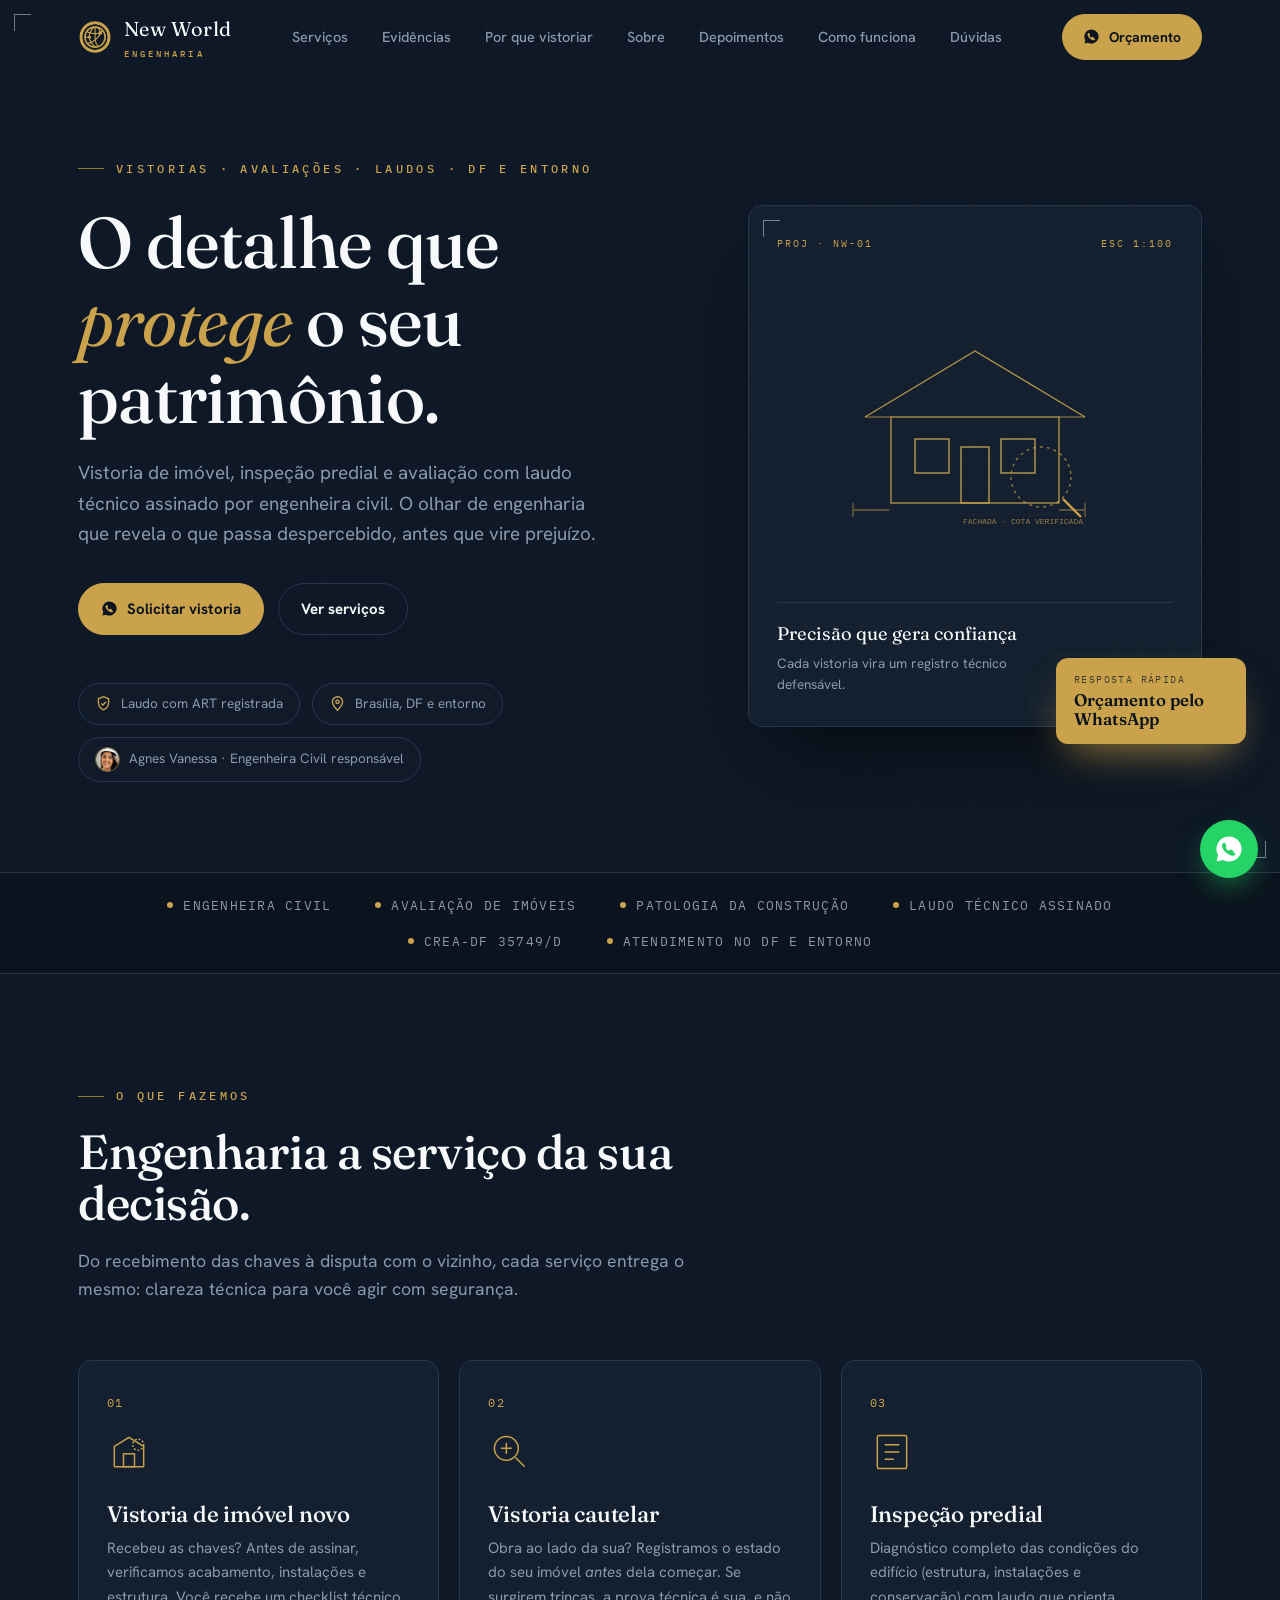
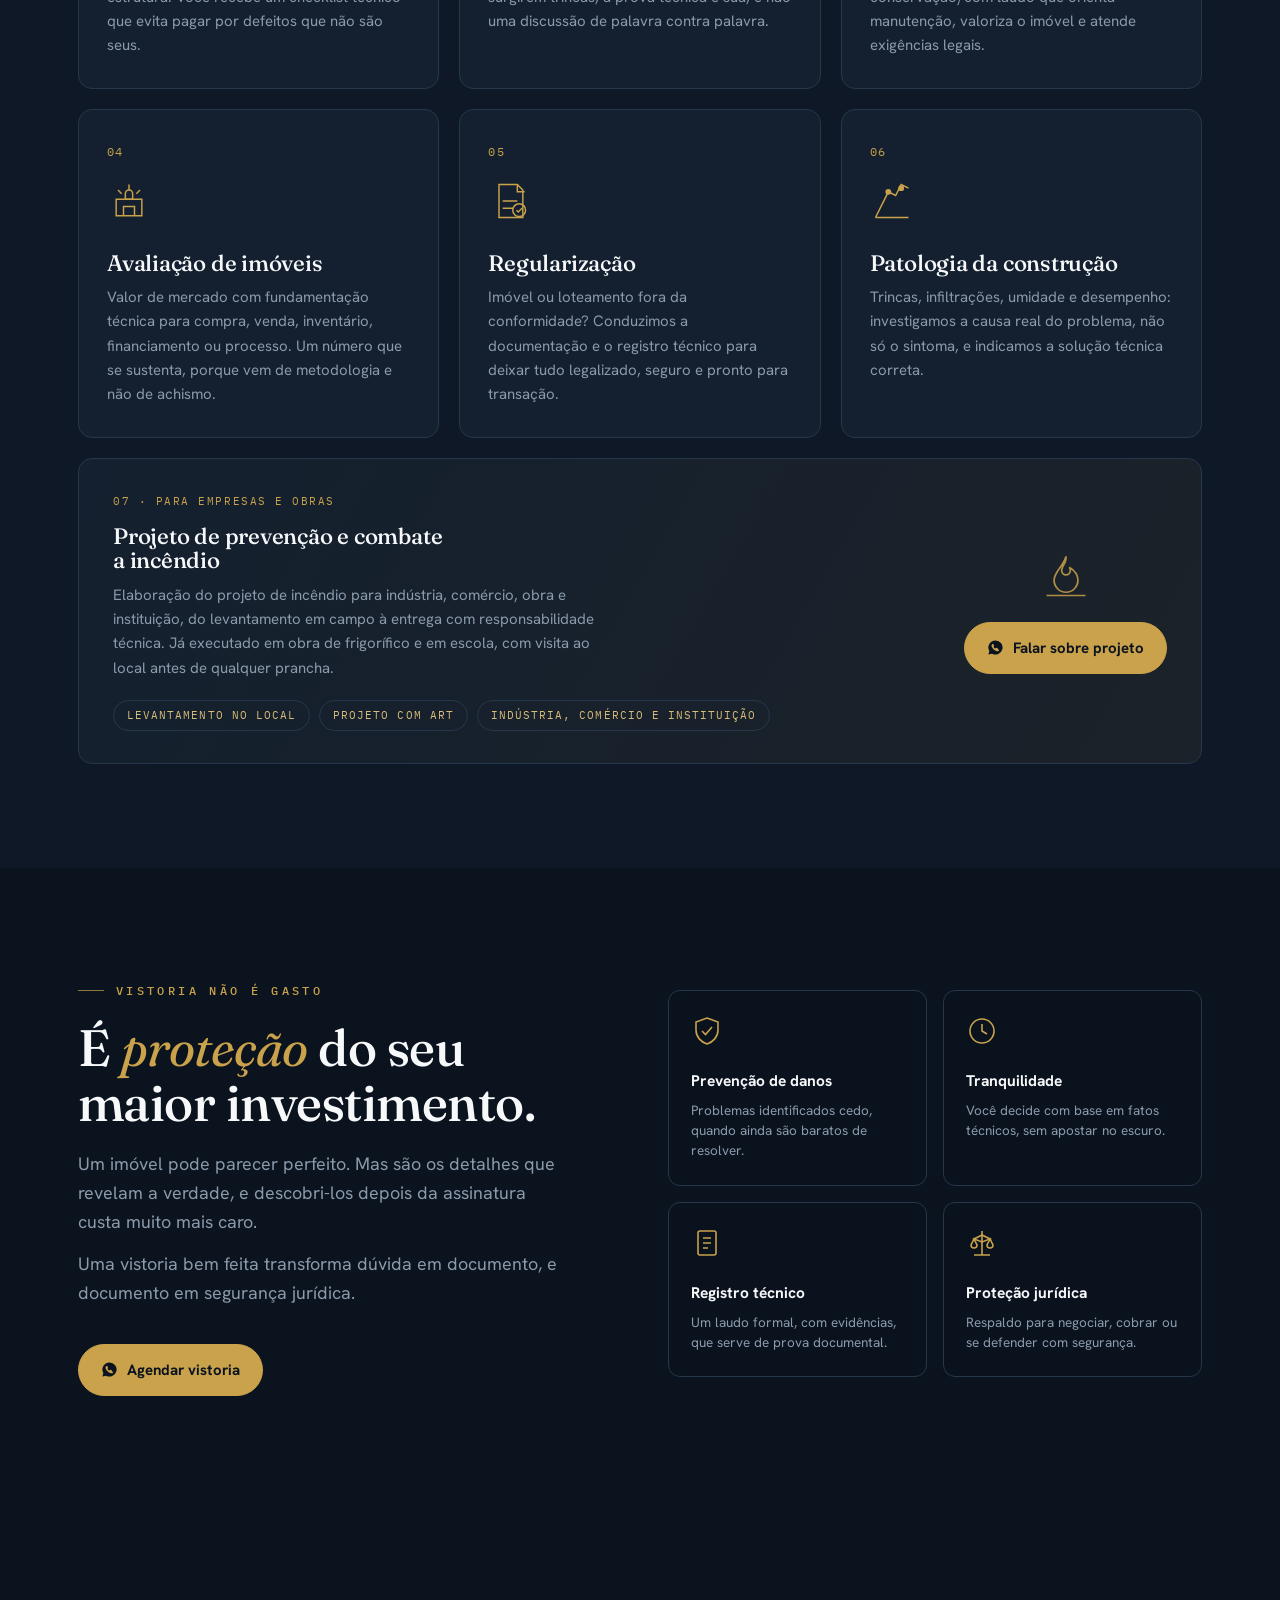
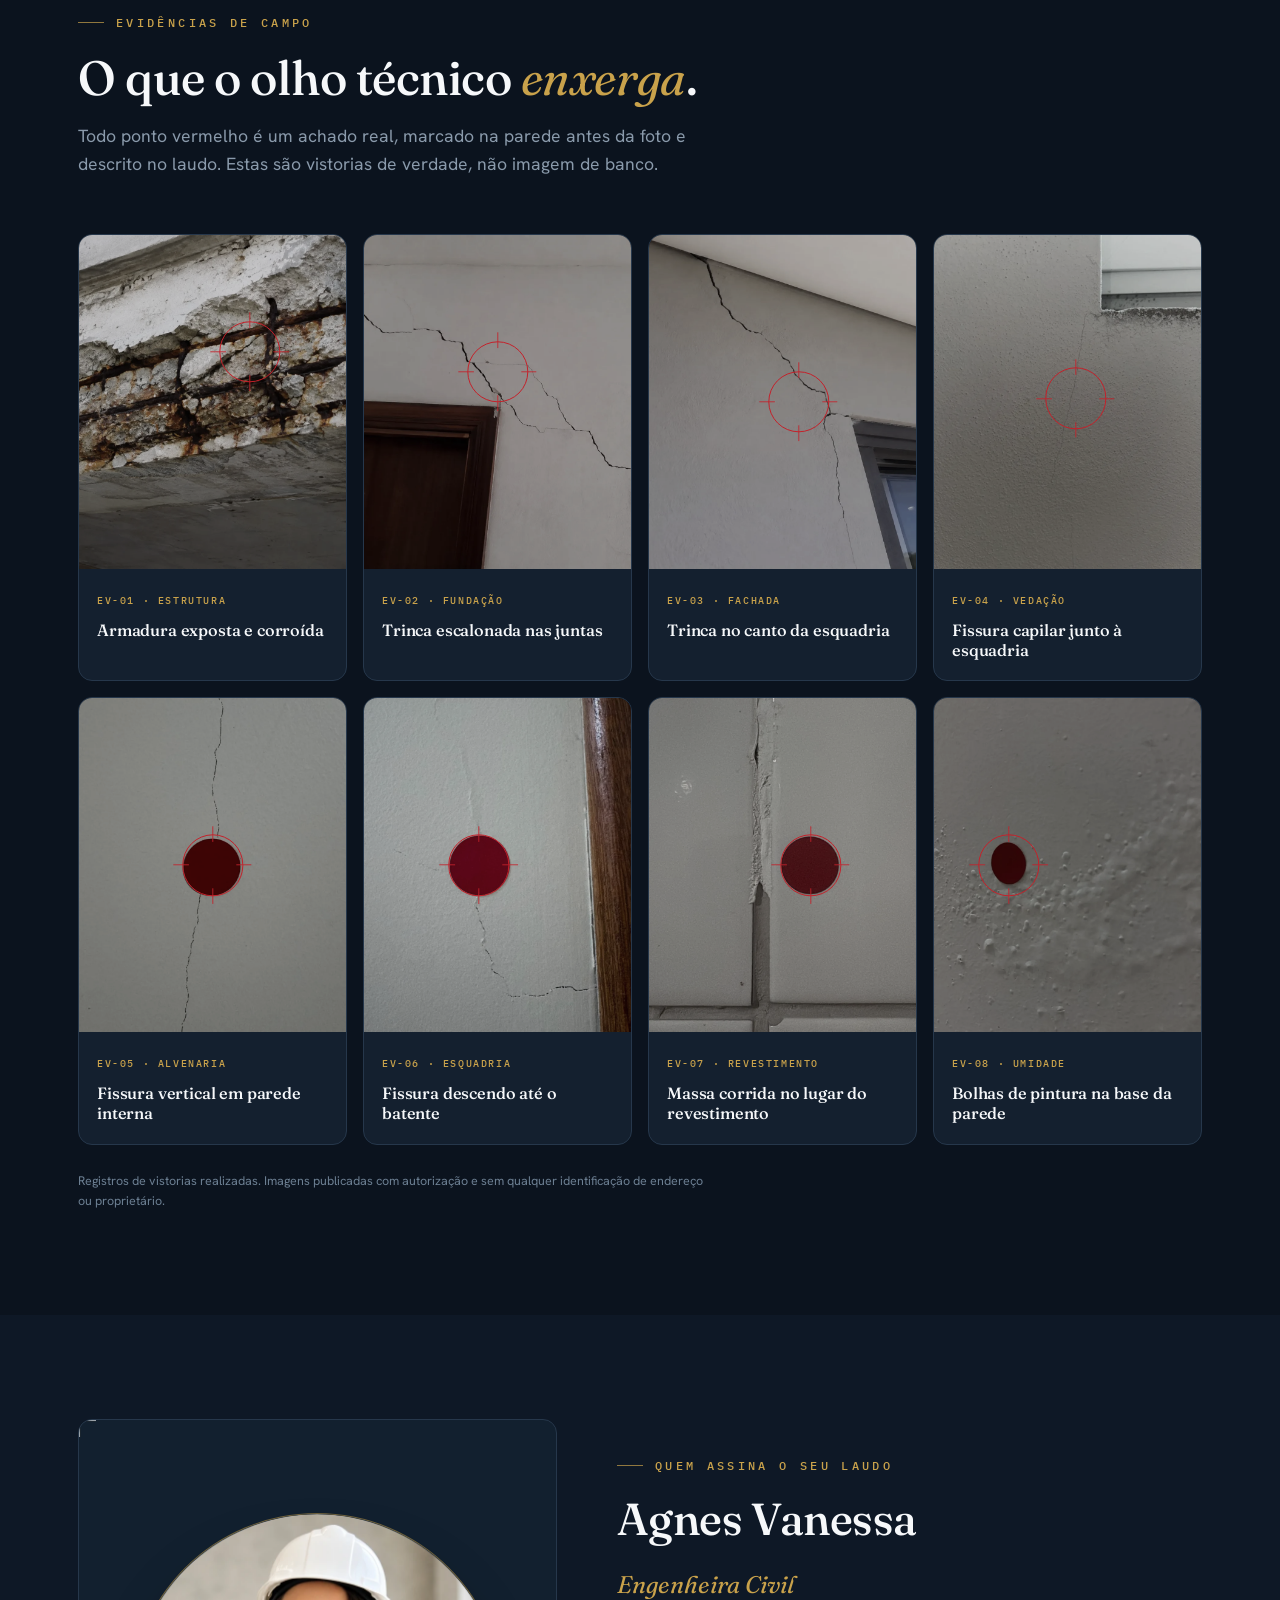
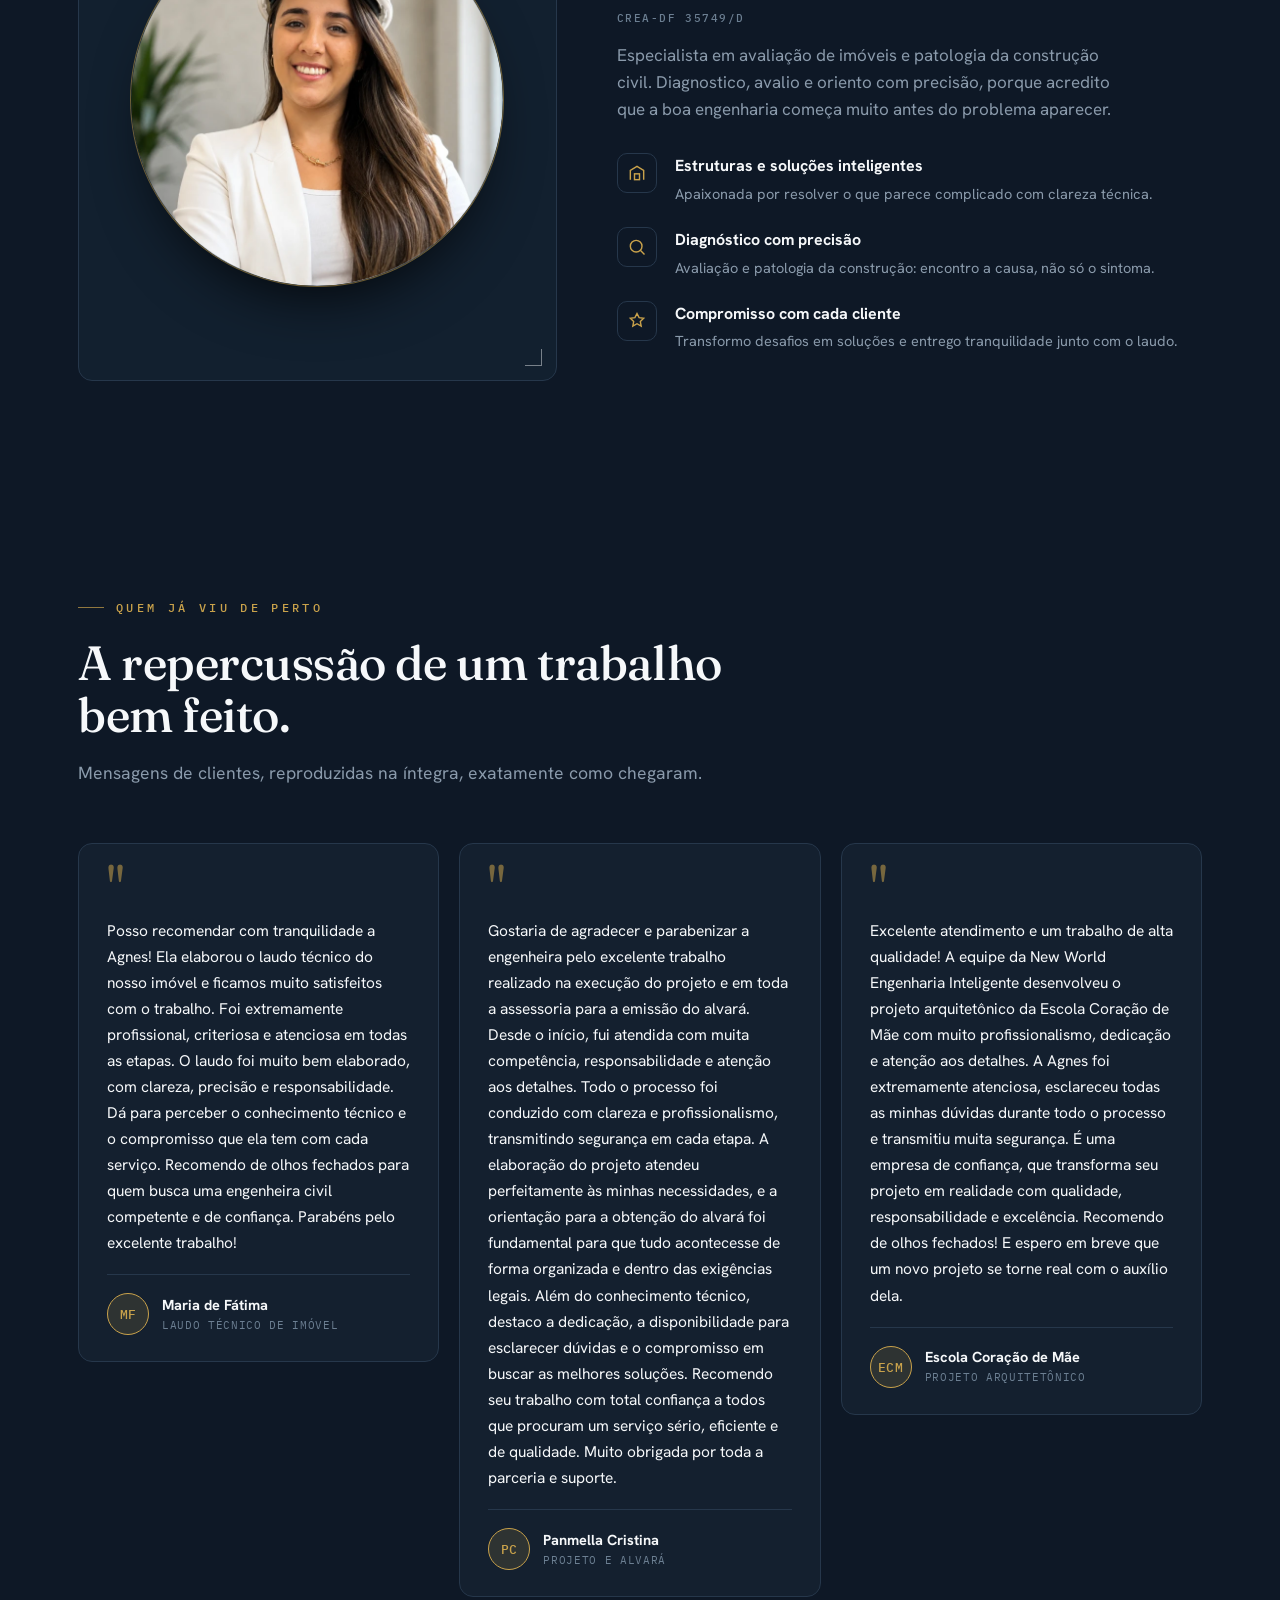
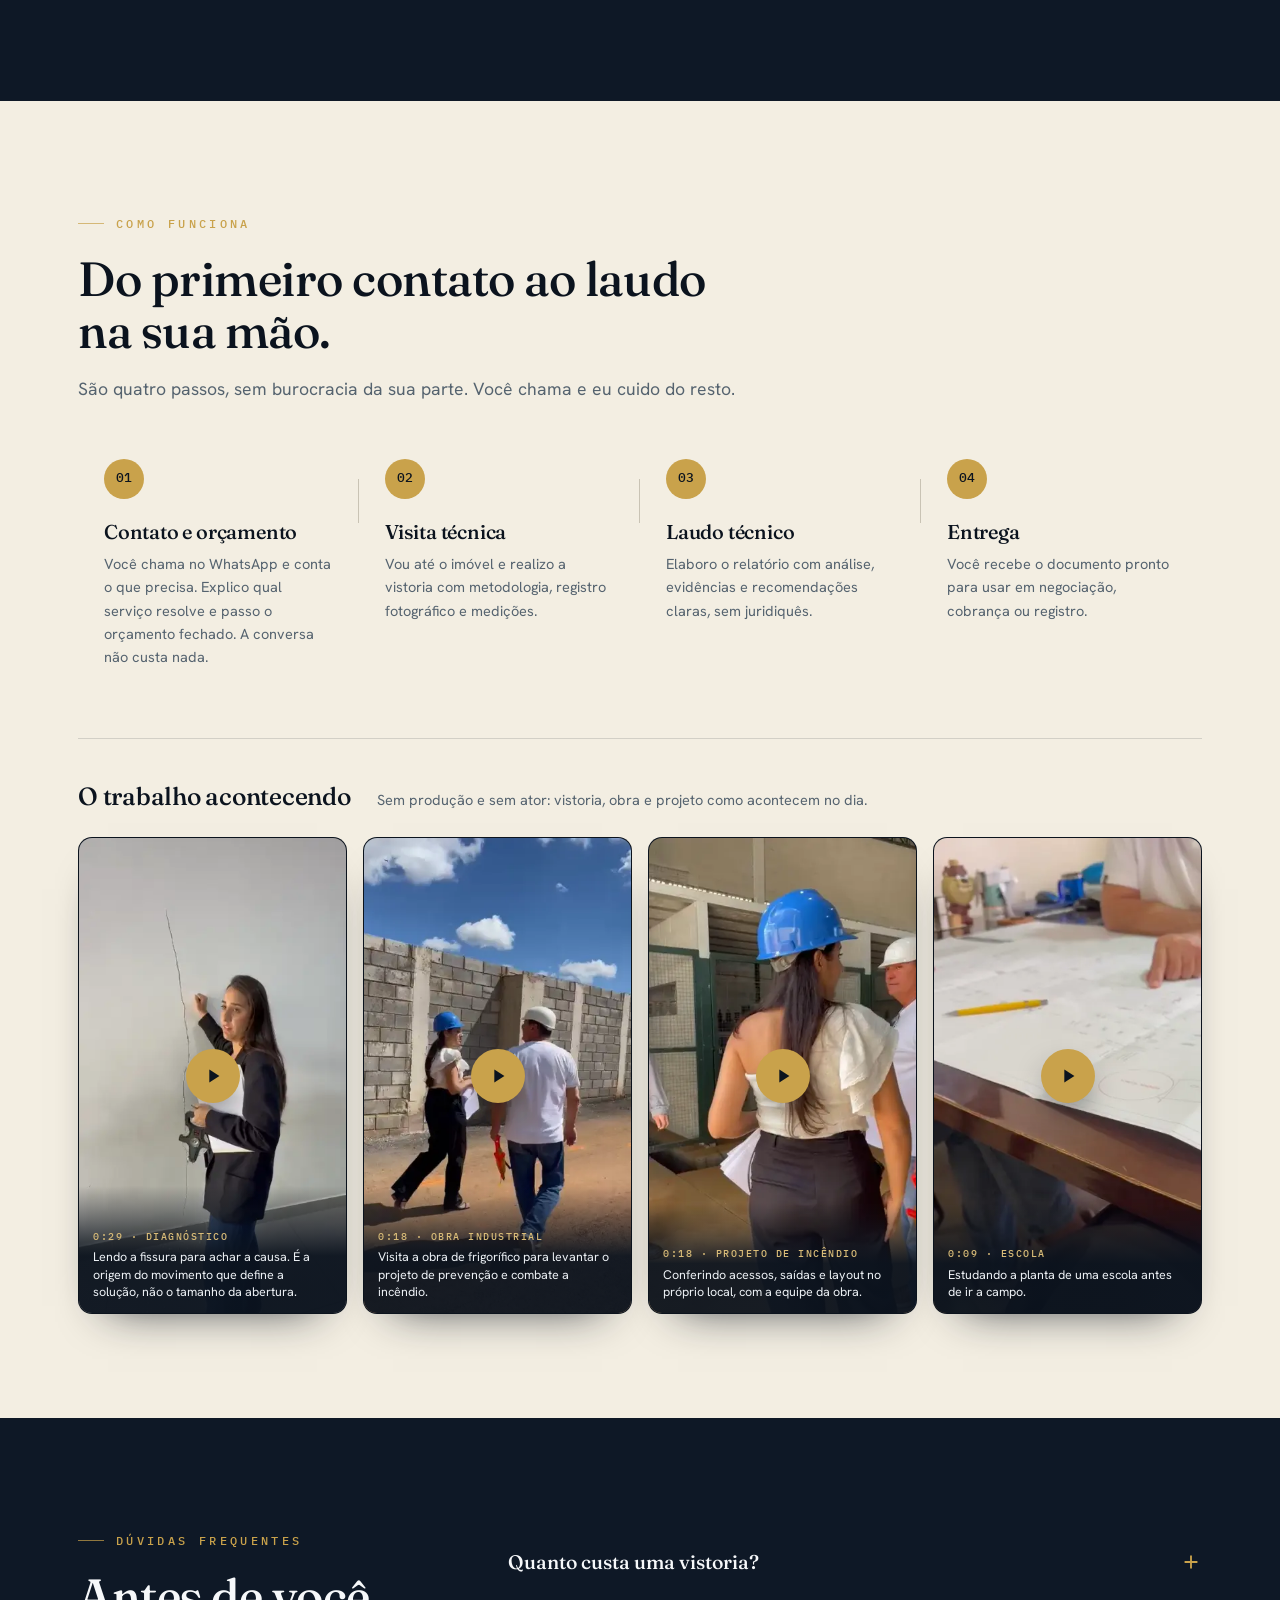
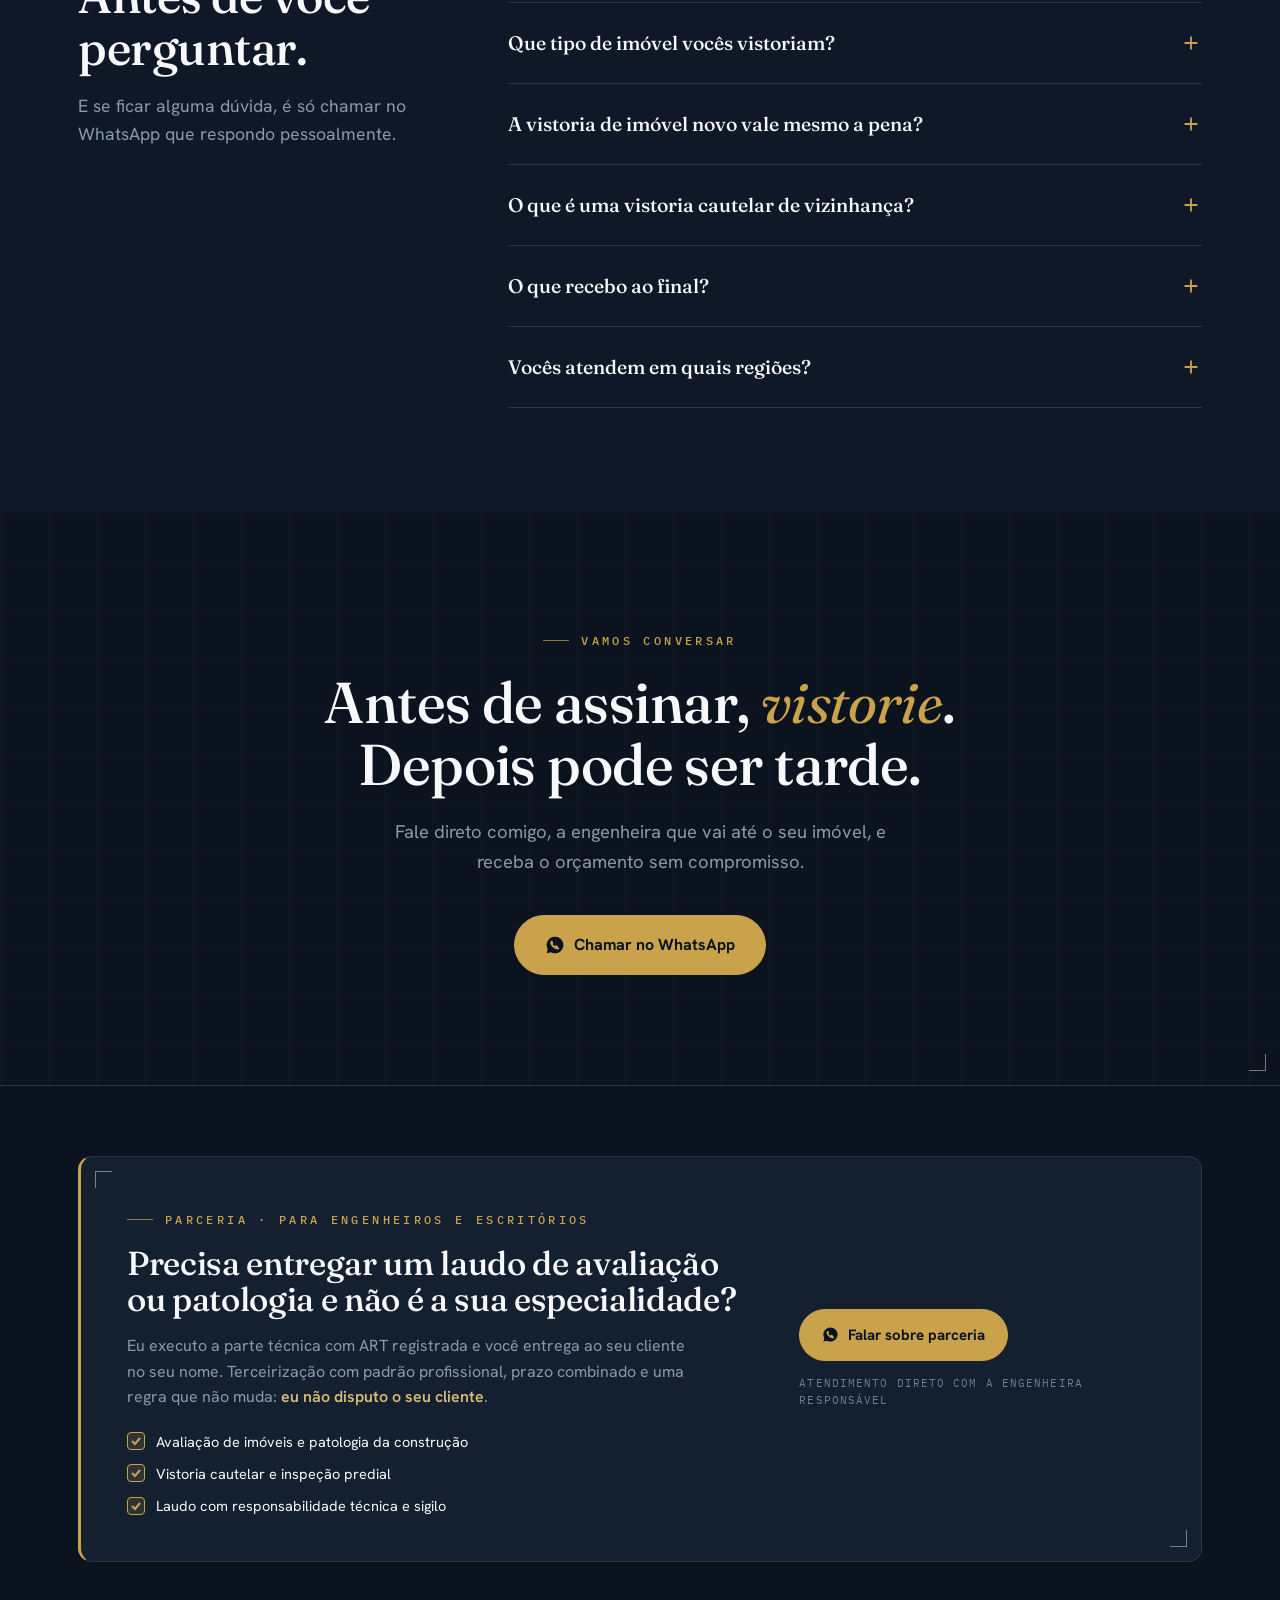
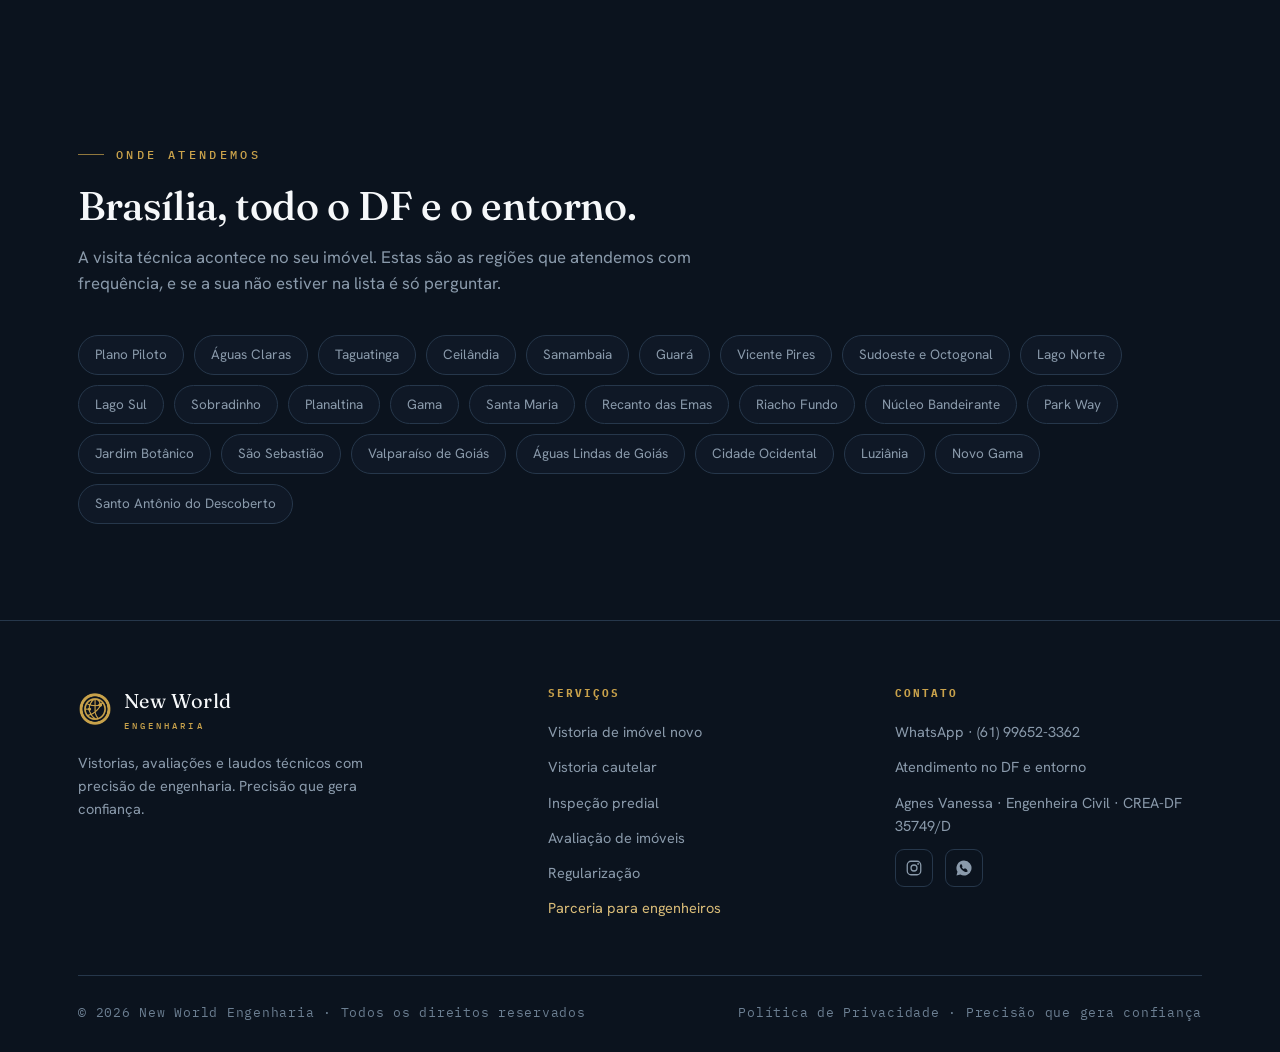
==== commit b970abb4: "Coloca os tres depoimentos reais no lugar dos espacos reservados Maria de Fatima (laudo tecnico), Pa" ====
--- a/index.html
+++ b/index.html
@@ -488,37 +488,36 @@
     <div class="sec-head rev" style="max-width:720px">
       <span class="eyebrow">Quem já viu de perto</span>
       <h2>A repercussão de um trabalho bem feito.</h2>
-      <p>Comentários e retornos reais de quem acompanha e contrata a New World. Em breve, mais histórias de clientes por aqui.</p>
+      <p>Mensagens de clientes, reproduzidas na íntegra, exatamente como chegaram.</p>
     </div>
     <div class="proof-grid">
 
-      <!-- Card real: comentário público do Instagram -->
+      <!-- Depoimentos transcritos das mensagens recebidas, palavra por palavra.
+           Os prints ficam fora do repositorio: tem foto de perfil de terceiros. -->
       <figure class="quote rev">
         <div class="q-mark">"</div>
-        <blockquote>Que trabalho incrível! Onde você atende? Te mandei uma mensagem no direct.</blockquote>
+        <blockquote>Posso recomendar com tranquilidade a Agnes! Ela elaborou o laudo técnico do nosso imóvel e ficamos muito satisfeitos com o trabalho. Foi extremamente profissional, criteriosa e atenciosa em todas as etapas. O laudo foi muito bem elaborado, com clareza, precisão e responsabilidade. Dá para perceber o conhecimento técnico e o compromisso que ela tem com cada serviço. Recomendo de olhos fechados para quem busca uma engenheira civil competente e de confiança. Parabéns pelo excelente trabalho!</blockquote>
         <figcaption>
-          <span class="q-av">J</span>
-          <span class="q-who"><strong>@joaomacedo.co</strong><em>Comentário no Instagram</em></span>
+          <span class="q-av">MF</span>
+          <span class="q-who"><strong>Maria de Fátima</strong><em>Laudo técnico de imóvel</em></span>
         </figcaption>
       </figure>
 
-      <!-- ESPAÇO PARA DEPOIMENTO REAL 1: troque o texto e o nome quando receber -->
-      <figure class="quote rev is-empty">
+      <figure class="quote rev">
         <div class="q-mark">"</div>
-        <blockquote>Espaço reservado para o depoimento de um cliente. Peça algo que mostre resultado: o que a vistoria evitou, encontrou ou economizou.</blockquote>
+        <blockquote>Gostaria de agradecer e parabenizar a engenheira pelo excelente trabalho realizado na execução do projeto e em toda a assessoria para a emissão do alvará. Desde o início, fui atendida com muita competência, responsabilidade e atenção aos detalhes. Todo o processo foi conduzido com clareza e profissionalismo, transmitindo segurança em cada etapa. A elaboração do projeto atendeu perfeitamente às minhas necessidades, e a orientação para a obtenção do alvará foi fundamental para que tudo acontecesse de forma organizada e dentro das exigências legais. Além do conhecimento técnico, destaco a dedicação, a disponibilidade para esclarecer dúvidas e o compromisso em buscar as melhores soluções. Recomendo seu trabalho com total confiança a todos que procuram um serviço sério, eficiente e de qualidade. Muito obrigada por toda a parceria e suporte.</blockquote>
         <figcaption>
-          <span class="q-av">?</span>
-          <span class="q-who"><strong>Nome do cliente</strong><em>Serviço contratado · cidade</em></span>
+          <span class="q-av">PC</span>
+          <span class="q-who"><strong>Panmella Cristina</strong><em>Projeto e alvará</em></span>
         </figcaption>
       </figure>
 
-      <!-- ESPAÇO PARA DEPOIMENTO REAL 2: troque o texto e o nome quando receber -->
-      <figure class="quote rev is-empty">
+      <figure class="quote rev">
         <div class="q-mark">"</div>
-        <blockquote>Espaço reservado para outro depoimento. O ideal é ter nome, foto e o tipo de serviço. Prints do Instagram ou WhatsApp funcionam bem.</blockquote>
+        <blockquote>Excelente atendimento e um trabalho de alta qualidade! A equipe da New World Engenharia Inteligente desenvolveu o projeto arquitetônico da Escola Coração de Mãe com muito profissionalismo, dedicação e atenção aos detalhes. A Agnes foi extremamente atenciosa, esclareceu todas as minhas dúvidas durante todo o processo e transmitiu muita segurança. É uma empresa de confiança, que transforma seu projeto em realidade com qualidade, responsabilidade e excelência. Recomendo de olhos fechados! E espero em breve que um novo projeto se torne real com o auxílio dela.</blockquote>
         <figcaption>
-          <span class="q-av">?</span>
-          <span class="q-who"><strong>Nome do cliente</strong><em>Serviço contratado · cidade</em></span>
+          <span class="q-av">ECM</span>
+          <span class="q-who"><strong>Escola Coração de Mãe</strong><em>Projeto arquitetônico</em></span>
         </figcaption>
       </figure>
 
@@ -541,7 +540,9 @@
       <div class="step rev"><div class="sn">04</div><h3>Entrega</h3><p>Você recebe o documento pronto para usar em negociação, cobrança ou registro.</p></div>
     </div>
 
-    <!-- Bastidores: vídeo só carrega no clique (data-src), o poster segura a vez -->
+    <!-- Bastidores: vídeo só carrega no clique (data-src), o poster segura a vez.
+         Os quatro arquivos não têm faixa de áudio, por isso não existe controle de som.
+         Se chegarem versões com áudio, ver a nota no README para reativar. -->
     <div class="vidwrap rev">
       <div class="vid-head">
         <h3>O trabalho acontecendo</h3>
@@ -549,62 +550,34 @@
       </div>
       <div class="vids">
 
-        <div class="vid mute">
+        <div class="vid">
           <video poster="assets/poster-01.webp" data-src="assets/vistoria-01.mp4" preload="none" muted loop playsinline></video>
           <button class="vid-btn" aria-label="Reproduzir: diagnóstico de fissura em parede interna">
             <span><svg viewBox="0 0 24 24" fill="currentColor" aria-hidden="true"><path class="i-play" d="M8 5v14l11-7z"/><path class="i-pause" d="M7 5h3.5v14H7zM13.5 5H17v14h-3.5z"/></svg></span>
           </button>
-          <button class="vid-sound" aria-label="Ativar som">
-            <svg viewBox="0 0 24 24" fill="none" stroke="currentColor" stroke-width="1.8" aria-hidden="true">
-              <path d="M4 9.5v5h3.6L12 18V6L7.6 9.5H4z" fill="currentColor" stroke="none"/>
-              <path class="i-wave" d="M15.6 8.8a4.4 4.4 0 0 1 0 6.4"/>
-              <path class="i-slash" d="M16 9.2l5 5.6M21 9.2l-5 5.6"/>
-            </svg>
-          </button>
           <div class="vid-cap"><b>0:29 · Diagnóstico</b>Lendo a fissura para achar a causa. É a origem do movimento que define a solução, não o tamanho da abertura.</div>
         </div>
 
-        <div class="vid mute">
+        <div class="vid">
           <video poster="assets/poster-02.webp" data-src="assets/vistoria-02.mp4" preload="none" muted loop playsinline></video>
           <button class="vid-btn" aria-label="Reproduzir: visita a obra industrial de frigorífico">
             <span><svg viewBox="0 0 24 24" fill="currentColor" aria-hidden="true"><path class="i-play" d="M8 5v14l11-7z"/><path class="i-pause" d="M7 5h3.5v14H7zM13.5 5H17v14h-3.5z"/></svg></span>
           </button>
-          <button class="vid-sound" aria-label="Ativar som">
-            <svg viewBox="0 0 24 24" fill="none" stroke="currentColor" stroke-width="1.8" aria-hidden="true">
-              <path d="M4 9.5v5h3.6L12 18V6L7.6 9.5H4z" fill="currentColor" stroke="none"/>
-              <path class="i-wave" d="M15.6 8.8a4.4 4.4 0 0 1 0 6.4"/>
-              <path class="i-slash" d="M16 9.2l5 5.6M21 9.2l-5 5.6"/>
-            </svg>
-          </button>
           <div class="vid-cap"><b>0:18 · Obra industrial</b>Visita a obra de frigorífico para levantar o projeto de prevenção e combate a incêndio.</div>
         </div>
 
-        <div class="vid mute">
+        <div class="vid">
           <video poster="assets/poster-03.webp" data-src="assets/vistoria-03.mp4" preload="none" muted loop playsinline></video>
           <button class="vid-btn" aria-label="Reproduzir: levantamento para o projeto de prevenção e combate a incêndio">
             <span><svg viewBox="0 0 24 24" fill="currentColor" aria-hidden="true"><path class="i-play" d="M8 5v14l11-7z"/><path class="i-pause" d="M7 5h3.5v14H7zM13.5 5H17v14h-3.5z"/></svg></span>
           </button>
-          <button class="vid-sound" aria-label="Ativar som">
-            <svg viewBox="0 0 24 24" fill="none" stroke="currentColor" stroke-width="1.8" aria-hidden="true">
-              <path d="M4 9.5v5h3.6L12 18V6L7.6 9.5H4z" fill="currentColor" stroke="none"/>
-              <path class="i-wave" d="M15.6 8.8a4.4 4.4 0 0 1 0 6.4"/>
-              <path class="i-slash" d="M16 9.2l5 5.6M21 9.2l-5 5.6"/>
-            </svg>
-          </button>
           <div class="vid-cap"><b>0:18 · Projeto de incêndio</b>Conferindo acessos, saídas e layout no próprio local, com a equipe da obra.</div>
         </div>
 
-        <div class="vid mute">
+        <div class="vid">
           <video poster="assets/poster-04.webp" data-src="assets/vistoria-04.mp4" preload="none" muted loop playsinline></video>
           <button class="vid-btn" aria-label="Reproduzir: análise do projeto de uma escola">
             <span><svg viewBox="0 0 24 24" fill="currentColor" aria-hidden="true"><path class="i-play" d="M8 5v14l11-7z"/><path class="i-pause" d="M7 5h3.5v14H7zM13.5 5H17v14h-3.5z"/></svg></span>
-          </button>
-          <button class="vid-sound" aria-label="Ativar som">
-            <svg viewBox="0 0 24 24" fill="none" stroke="currentColor" stroke-width="1.8" aria-hidden="true">
-              <path d="M4 9.5v5h3.6L12 18V6L7.6 9.5H4z" fill="currentColor" stroke="none"/>
-              <path class="i-wave" d="M15.6 8.8a4.4 4.4 0 0 1 0 6.4"/>
-              <path class="i-slash" d="M16 9.2l5 5.6M21 9.2l-5 5.6"/>
-            </svg>
           </button>
           <div class="vid-cap"><b>0:09 · Escola</b>Estudando a planta de uma escola antes de ir a campo.</div>
         </div>
--- a/styles.css
+++ b/styles.css
@@ -325,17 +325,6 @@
 .vid.on .i-pause{display:block}
 .vid.on .vid-btn span{opacity:0}
 .vid.on:hover .vid-btn span,.vid.on .vid-btn:focus-visible span{opacity:1}
-.vid-sound{
-  position:absolute;top:10px;right:10px;width:36px;height:36px;border-radius:50%;z-index:3;
-  border:1px solid rgba(246,248,250,.3);background:rgba(11,19,30,.55);color:#F6F8FA;
-  display:none;align-items:center;justify-content:center;cursor:pointer;
-}
-.vid-sound svg{width:19px;height:19px}
-.vid.on .vid-sound{display:flex}
-.vid-sound:focus-visible{outline:2px solid var(--gold);outline-offset:2px}
-.i-slash{display:none}
-.vid.mute .i-slash{display:block}
-.vid.mute .i-wave{display:none}
 .vid-cap{
   position:absolute;left:0;right:0;bottom:0;z-index:1;pointer-events:none;
   padding:44px 14px 13px;color:#EDF1F5;font-size:12.5px;line-height:1.38;
@@ -350,16 +339,17 @@
 .vid.on:hover .vid-cap{opacity:1}
 
 /* ---------- social proof ---------- */
-.proof-grid{display:grid;grid-template-columns:repeat(3,1fr);gap:20px}
+/* depoimentos tem tamanhos bem diferentes: altura natural em vez de esticar,
+   senao os curtos ficam com um vao morto antes da assinatura */
+.proof-grid{display:grid;grid-template-columns:repeat(3,1fr);gap:20px;align-items:start}
 .quote{position:relative;border:1px solid var(--line);border-radius:var(--r);padding:30px 28px 26px;
   background:var(--navy-2);display:flex;flex-direction:column;gap:18px}
 .quote .q-mark{font-family:'Fraunces',serif;font-size:3.4rem;line-height:.5;color:var(--gold);opacity:.55;height:26px}
-.quote blockquote{font-size:16.5px;line-height:1.55;color:var(--white);flex:1}
-.quote.is-empty blockquote{color:var(--muted-2);font-style:italic;font-size:15px}
+.quote blockquote{font-size:15.5px;line-height:1.68;color:var(--white);flex:1}
 .quote figcaption{display:flex;align-items:center;gap:13px;border-top:1px solid var(--line);padding-top:18px}
 .q-av{width:42px;height:42px;flex:0 0 42px;border-radius:50%;background:rgba(201,162,75,.14);border:1px solid var(--gold);
-  color:var(--gold);display:flex;align-items:center;justify-content:center;font-family:'Fraunces',serif;font-size:1.15rem}
-.quote.is-empty .q-av{background:transparent;border-style:dashed;color:var(--muted-2);border-color:var(--muted-2)}
+  color:var(--gold);display:flex;align-items:center;justify-content:center;
+  font-family:'IBM Plex Mono',monospace;font-size:12.5px;font-weight:500;letter-spacing:.04em}
 .q-who{display:flex;flex-direction:column;line-height:1.3}
 .q-who strong{font-family:'Hanken Grotesk';font-size:14.5px;font-weight:700;color:var(--white)}
 .q-who em{font-family:'IBM Plex Mono',monospace;font-style:normal;font-size:11px;letter-spacing:.06em;color:var(--muted-2);text-transform:uppercase;margin-top:3px}
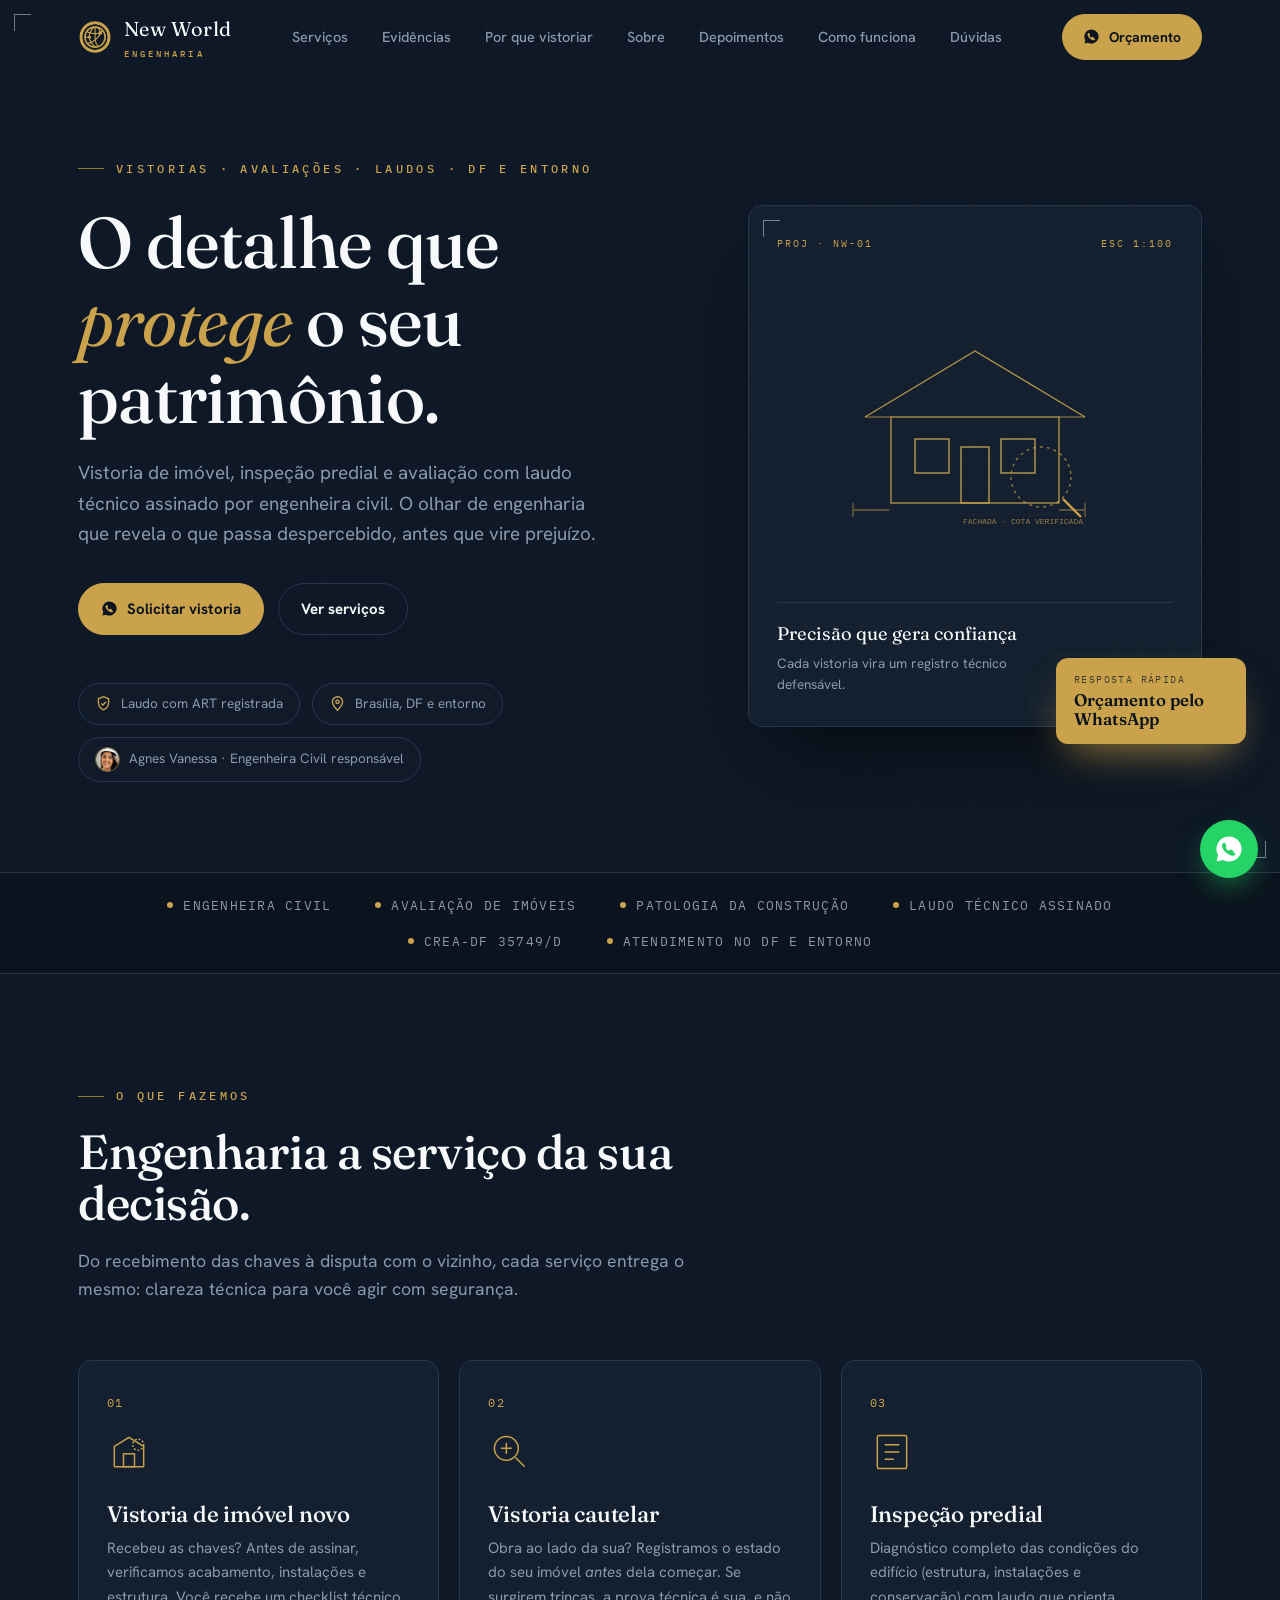
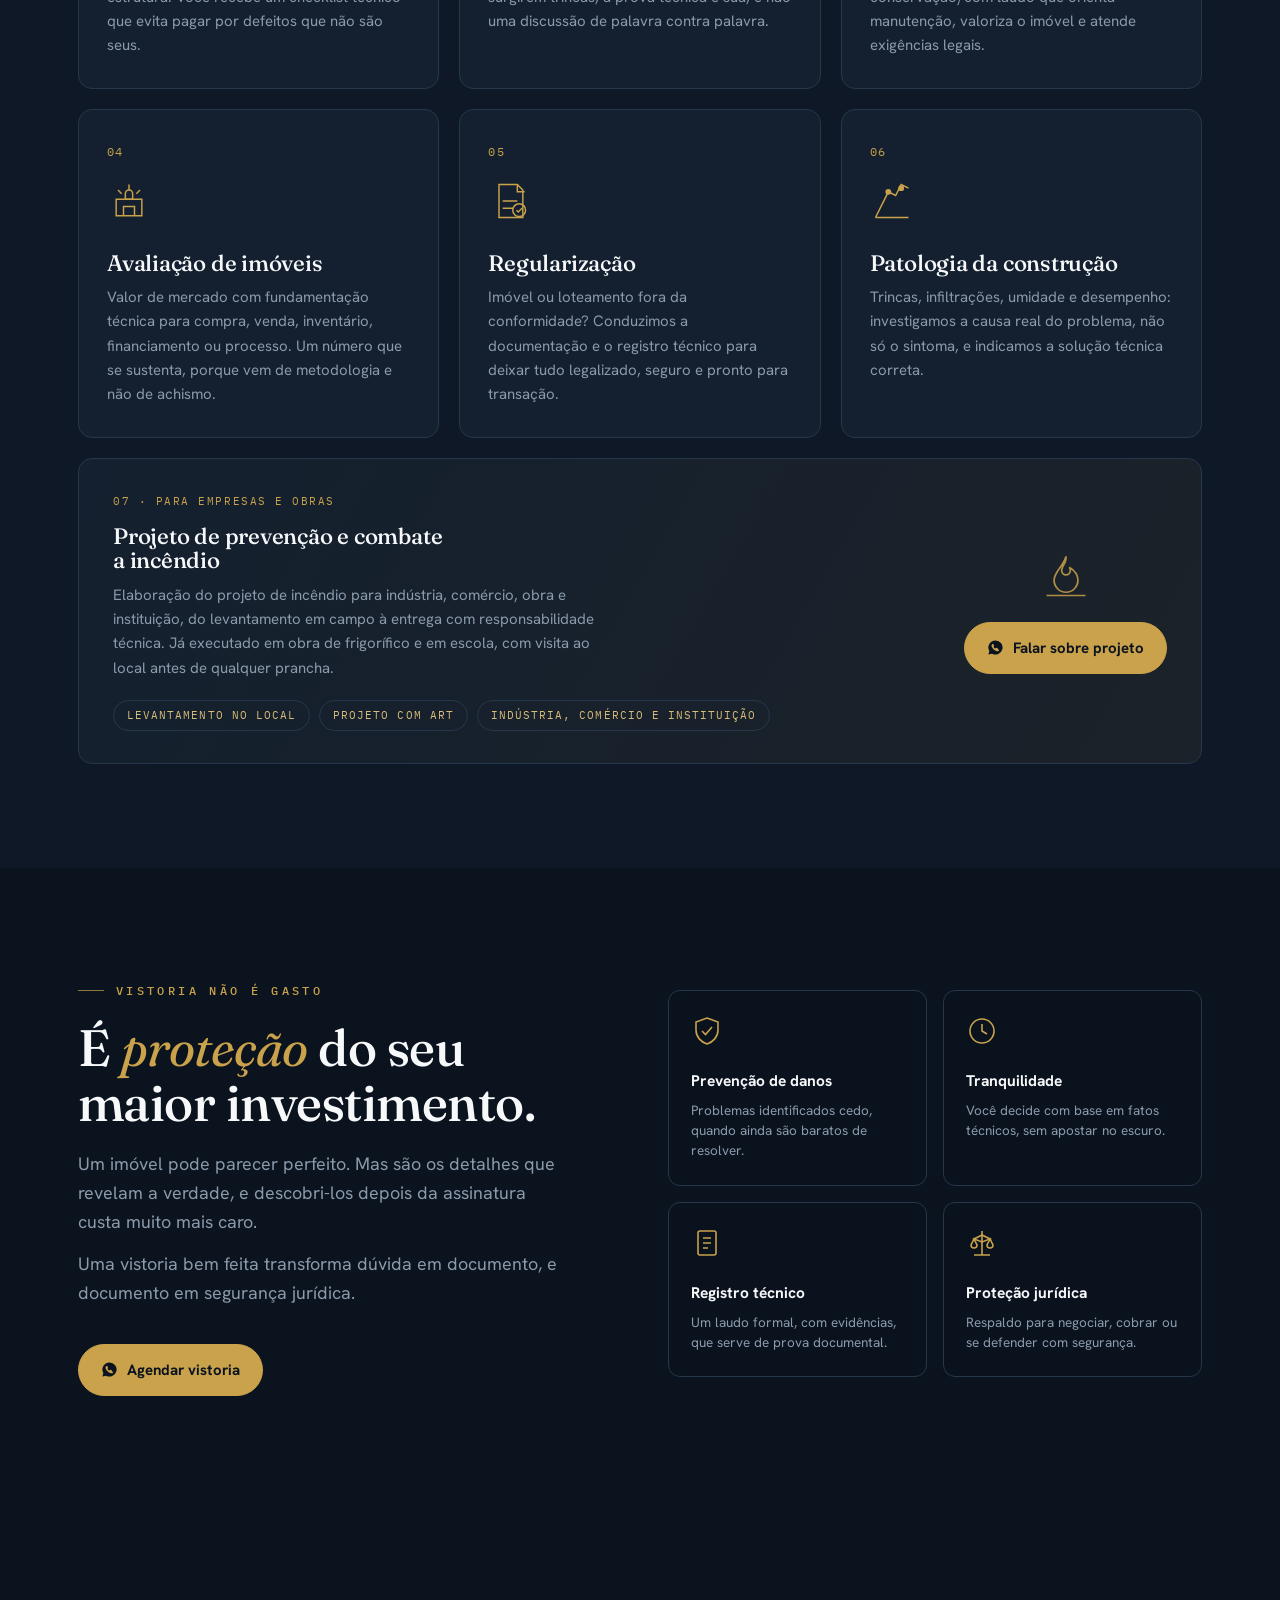
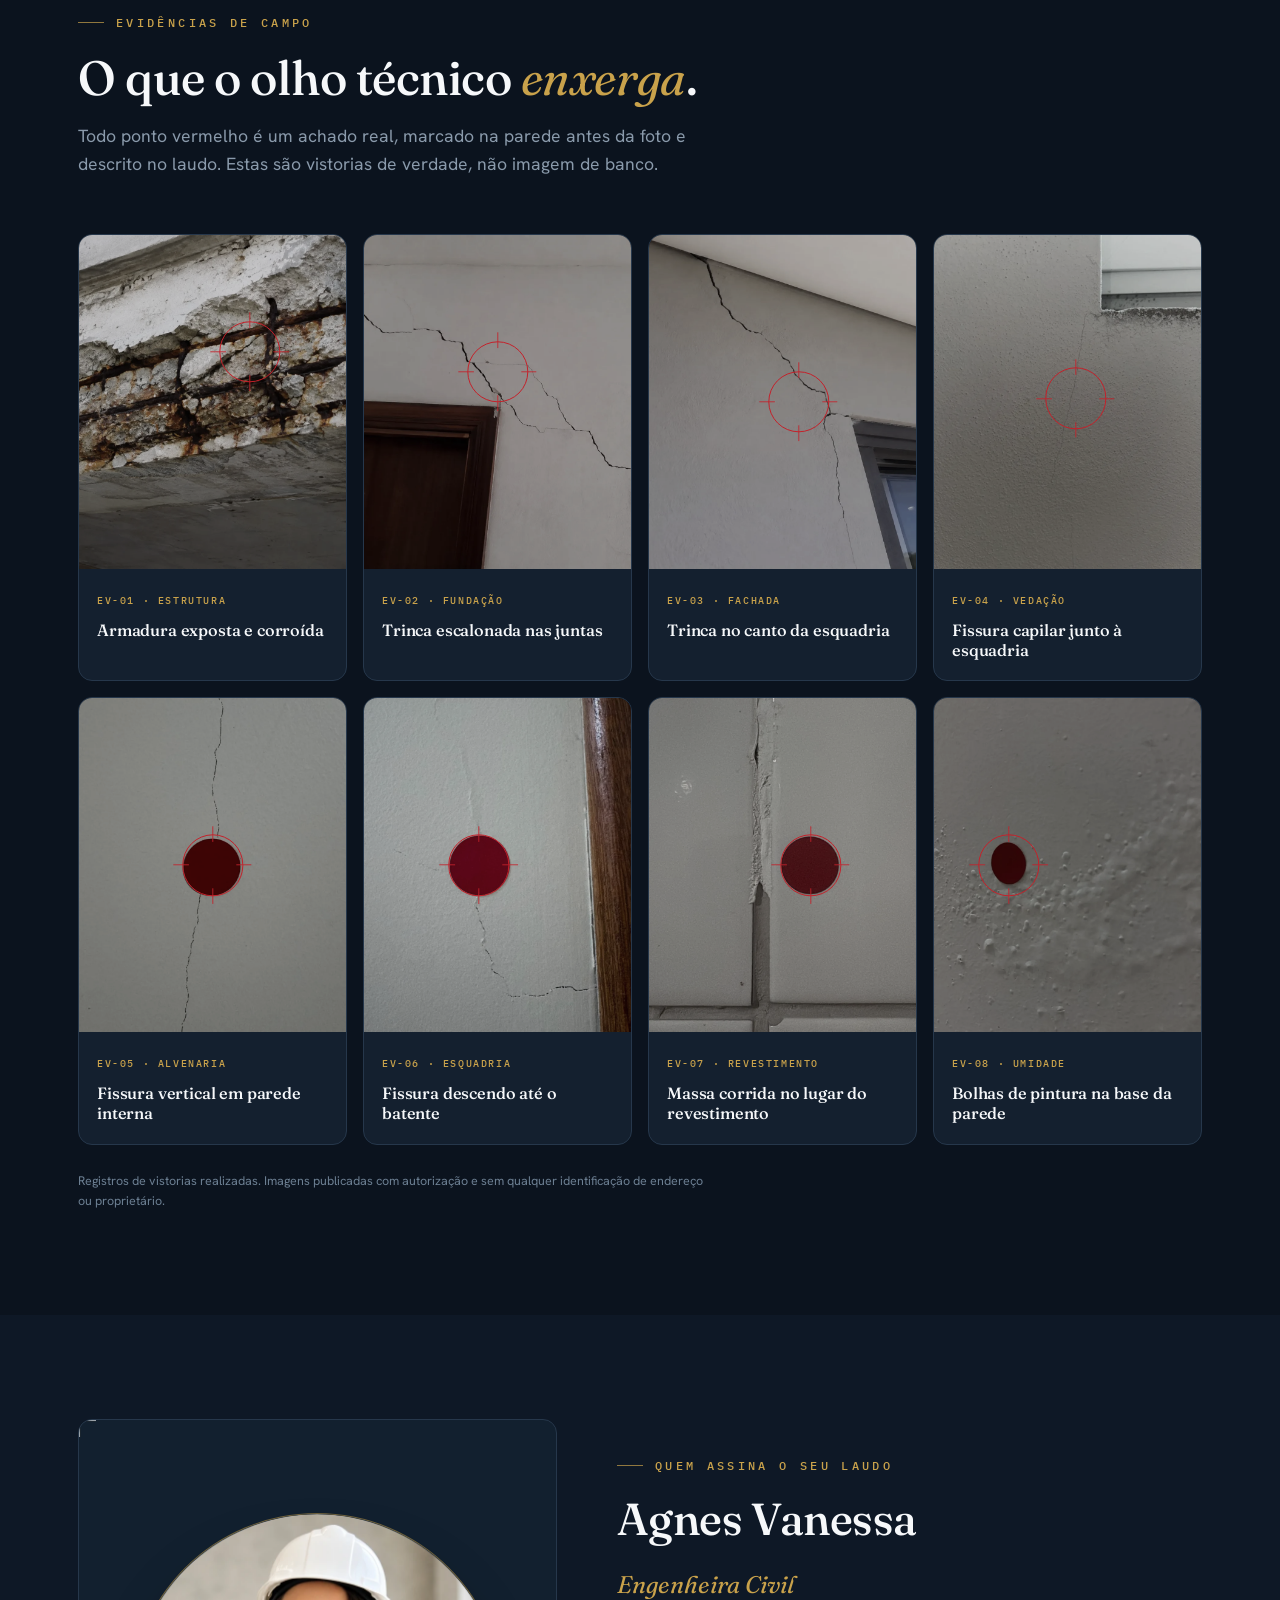
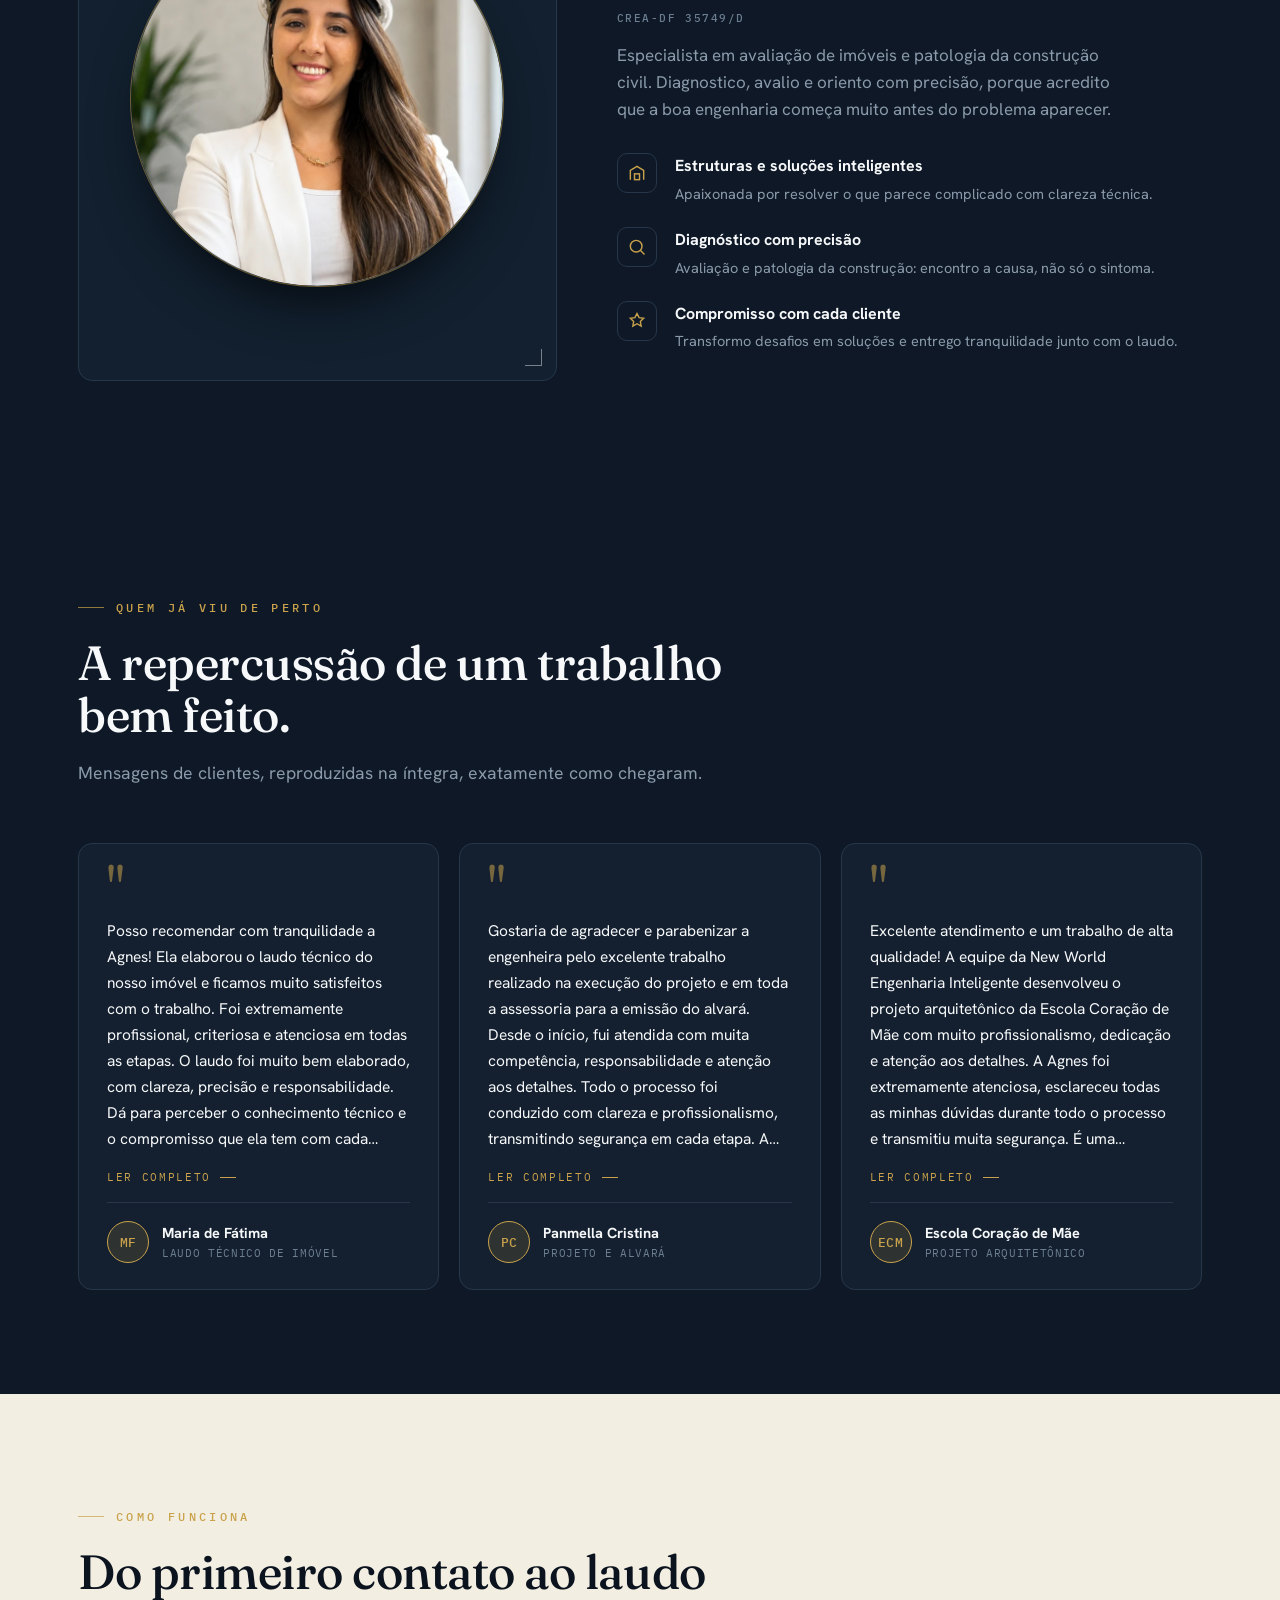
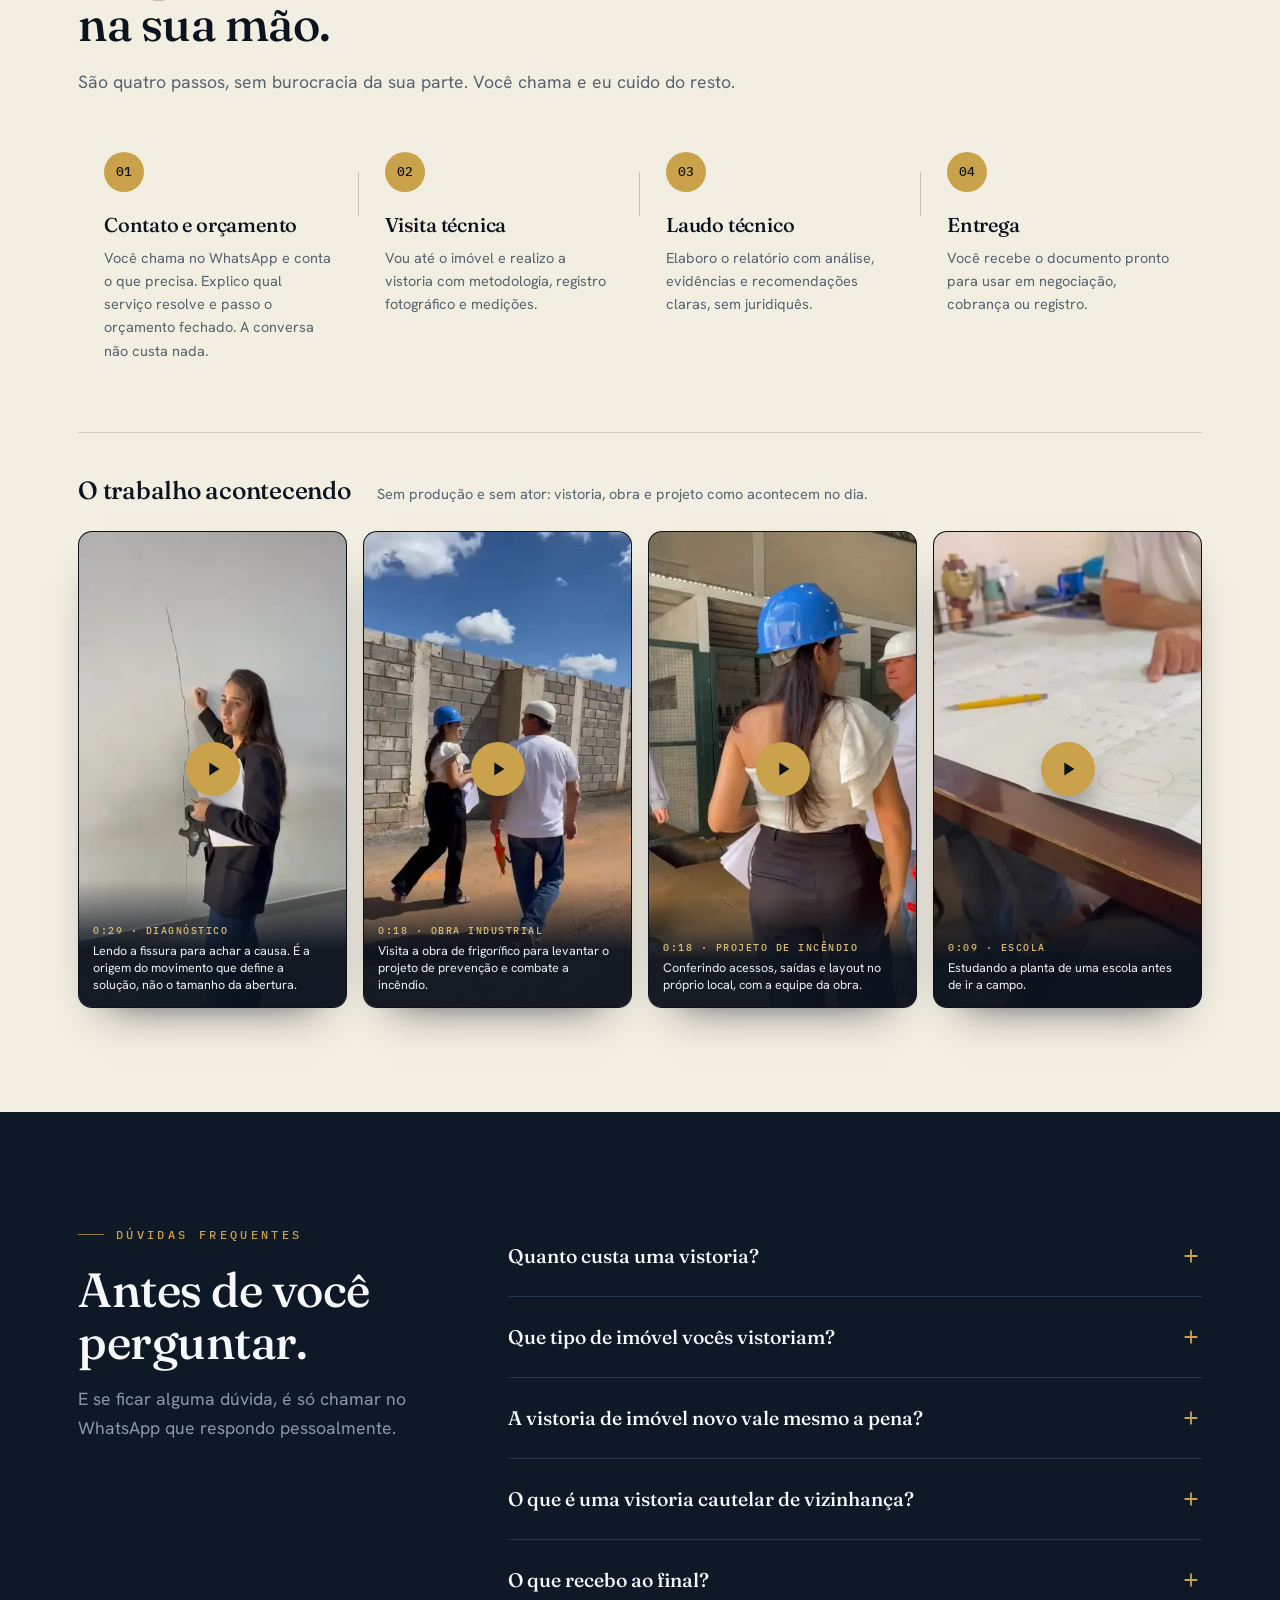
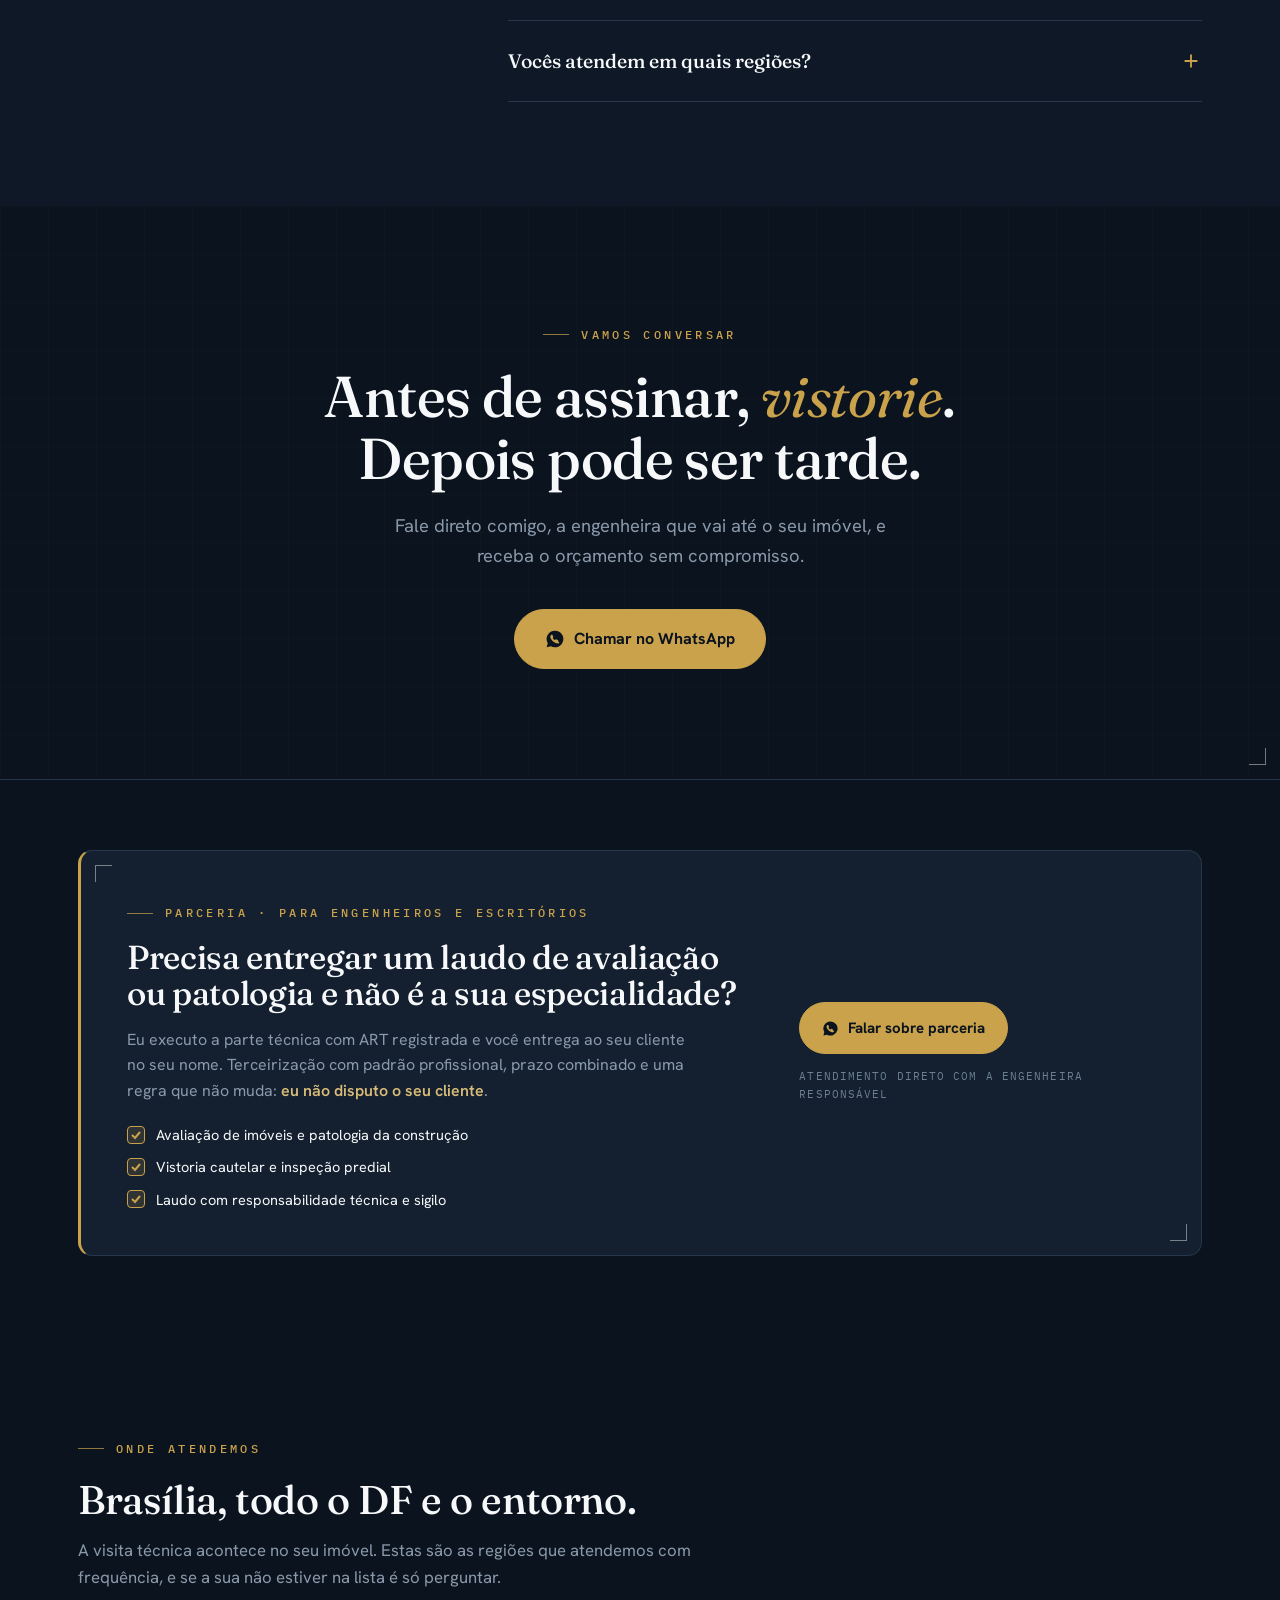
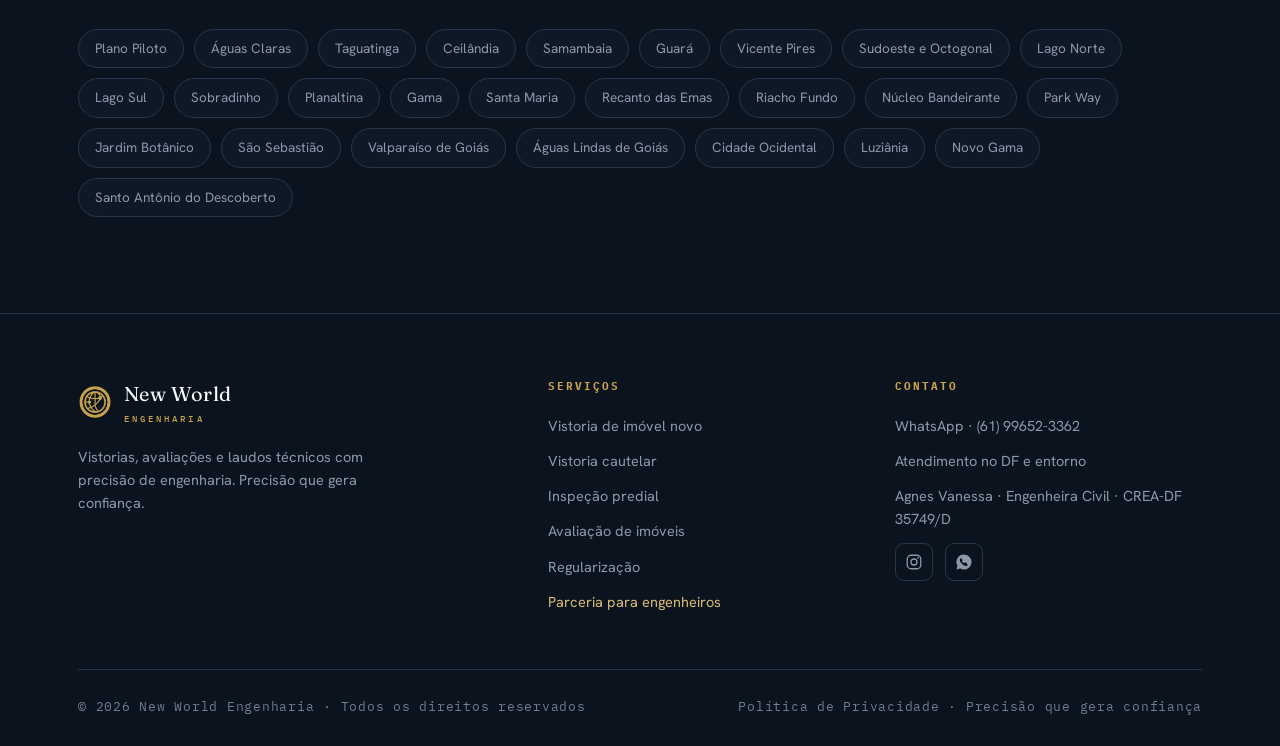
==== commit 321f412f: "Alinha os cards de depoimento e abre o texto completo no clique Os tres textos tem 493, 847 e 562 ca" ====
--- a/index.html
+++ b/index.html
@@ -497,6 +497,7 @@
       <figure class="quote rev">
         <div class="q-mark">"</div>
         <blockquote>Posso recomendar com tranquilidade a Agnes! Ela elaborou o laudo técnico do nosso imóvel e ficamos muito satisfeitos com o trabalho. Foi extremamente profissional, criteriosa e atenciosa em todas as etapas. O laudo foi muito bem elaborado, com clareza, precisão e responsabilidade. Dá para perceber o conhecimento técnico e o compromisso que ela tem com cada serviço. Recomendo de olhos fechados para quem busca uma engenheira civil competente e de confiança. Parabéns pelo excelente trabalho!</blockquote>
+        <button class="q-more" aria-expanded="false">Ler completo</button>
         <figcaption>
           <span class="q-av">MF</span>
           <span class="q-who"><strong>Maria de Fátima</strong><em>Laudo técnico de imóvel</em></span>
@@ -506,6 +507,7 @@
       <figure class="quote rev">
         <div class="q-mark">"</div>
         <blockquote>Gostaria de agradecer e parabenizar a engenheira pelo excelente trabalho realizado na execução do projeto e em toda a assessoria para a emissão do alvará. Desde o início, fui atendida com muita competência, responsabilidade e atenção aos detalhes. Todo o processo foi conduzido com clareza e profissionalismo, transmitindo segurança em cada etapa. A elaboração do projeto atendeu perfeitamente às minhas necessidades, e a orientação para a obtenção do alvará foi fundamental para que tudo acontecesse de forma organizada e dentro das exigências legais. Além do conhecimento técnico, destaco a dedicação, a disponibilidade para esclarecer dúvidas e o compromisso em buscar as melhores soluções. Recomendo seu trabalho com total confiança a todos que procuram um serviço sério, eficiente e de qualidade. Muito obrigada por toda a parceria e suporte.</blockquote>
+        <button class="q-more" aria-expanded="false">Ler completo</button>
         <figcaption>
           <span class="q-av">PC</span>
           <span class="q-who"><strong>Panmella Cristina</strong><em>Projeto e alvará</em></span>
@@ -515,6 +517,7 @@
       <figure class="quote rev">
         <div class="q-mark">"</div>
         <blockquote>Excelente atendimento e um trabalho de alta qualidade! A equipe da New World Engenharia Inteligente desenvolveu o projeto arquitetônico da Escola Coração de Mãe com muito profissionalismo, dedicação e atenção aos detalhes. A Agnes foi extremamente atenciosa, esclareceu todas as minhas dúvidas durante todo o processo e transmitiu muita segurança. É uma empresa de confiança, que transforma seu projeto em realidade com qualidade, responsabilidade e excelência. Recomendo de olhos fechados! E espero em breve que um novo projeto se torne real com o auxílio dela.</blockquote>
+        <button class="q-more" aria-expanded="false">Ler completo</button>
         <figcaption>
           <span class="q-av">ECM</span>
           <span class="q-who"><strong>Escola Coração de Mãe</strong><em>Projeto arquitetônico</em></span>
--- a/styles.css
+++ b/styles.css
@@ -339,13 +339,27 @@
 .vid.on:hover .vid-cap{opacity:1}
 
 /* ---------- social proof ---------- */
-/* depoimentos tem tamanhos bem diferentes: altura natural em vez de esticar,
-   senao os curtos ficam com um vao morto antes da assinatura */
+/* Os tres depoimentos tem 493, 847 e 562 caracteres. Para a grade fechar
+   alinhada, todos aparecem com a mesma quantidade de linhas e o restante abre
+   no clique. Assim nenhum texto e cortado e nenhum card fica maior que o outro. */
 .proof-grid{display:grid;grid-template-columns:repeat(3,1fr);gap:20px;align-items:start}
 .quote{position:relative;border:1px solid var(--line);border-radius:var(--r);padding:30px 28px 26px;
-  background:var(--navy-2);display:flex;flex-direction:column;gap:18px}
+  background:var(--navy-2);display:flex;flex-direction:column;gap:18px;
+  transition:border-color .25s,background .25s}
+.quote:hover{border-color:rgba(201,162,75,.4)}
 .quote .q-mark{font-family:'Fraunces',serif;font-size:3.4rem;line-height:.5;color:var(--gold);opacity:.55;height:26px}
-.quote blockquote{font-size:15.5px;line-height:1.68;color:var(--white);flex:1}
+.quote blockquote{font-size:15.5px;line-height:1.68;color:var(--white);
+  display:-webkit-box;-webkit-box-orient:vertical;-webkit-line-clamp:9;overflow:hidden}
+.quote.aberto blockquote{-webkit-line-clamp:unset;overflow:visible}
+
+.q-more{align-self:flex-start;background:none;border:0;padding:0;cursor:pointer;
+  font-family:'IBM Plex Mono',monospace;font-size:10.5px;letter-spacing:.16em;text-transform:uppercase;
+  color:var(--gold);display:inline-flex;align-items:center;gap:9px;transition:color .2s}
+.q-more::after{content:"";width:16px;height:1px;background:currentColor;transition:width .25s}
+.q-more:hover{color:var(--gold-soft)}
+.q-more:hover::after{width:26px}
+.q-more:focus-visible{outline:2px solid var(--gold);outline-offset:4px;border-radius:2px}
+.q-more[hidden]{display:none}
 .quote figcaption{display:flex;align-items:center;gap:13px;border-top:1px solid var(--line);padding-top:18px}
 .q-av{width:42px;height:42px;flex:0 0 42px;border-radius:50%;background:rgba(201,162,75,.14);border:1px solid var(--gold);
   color:var(--gold);display:flex;align-items:center;justify-content:center;
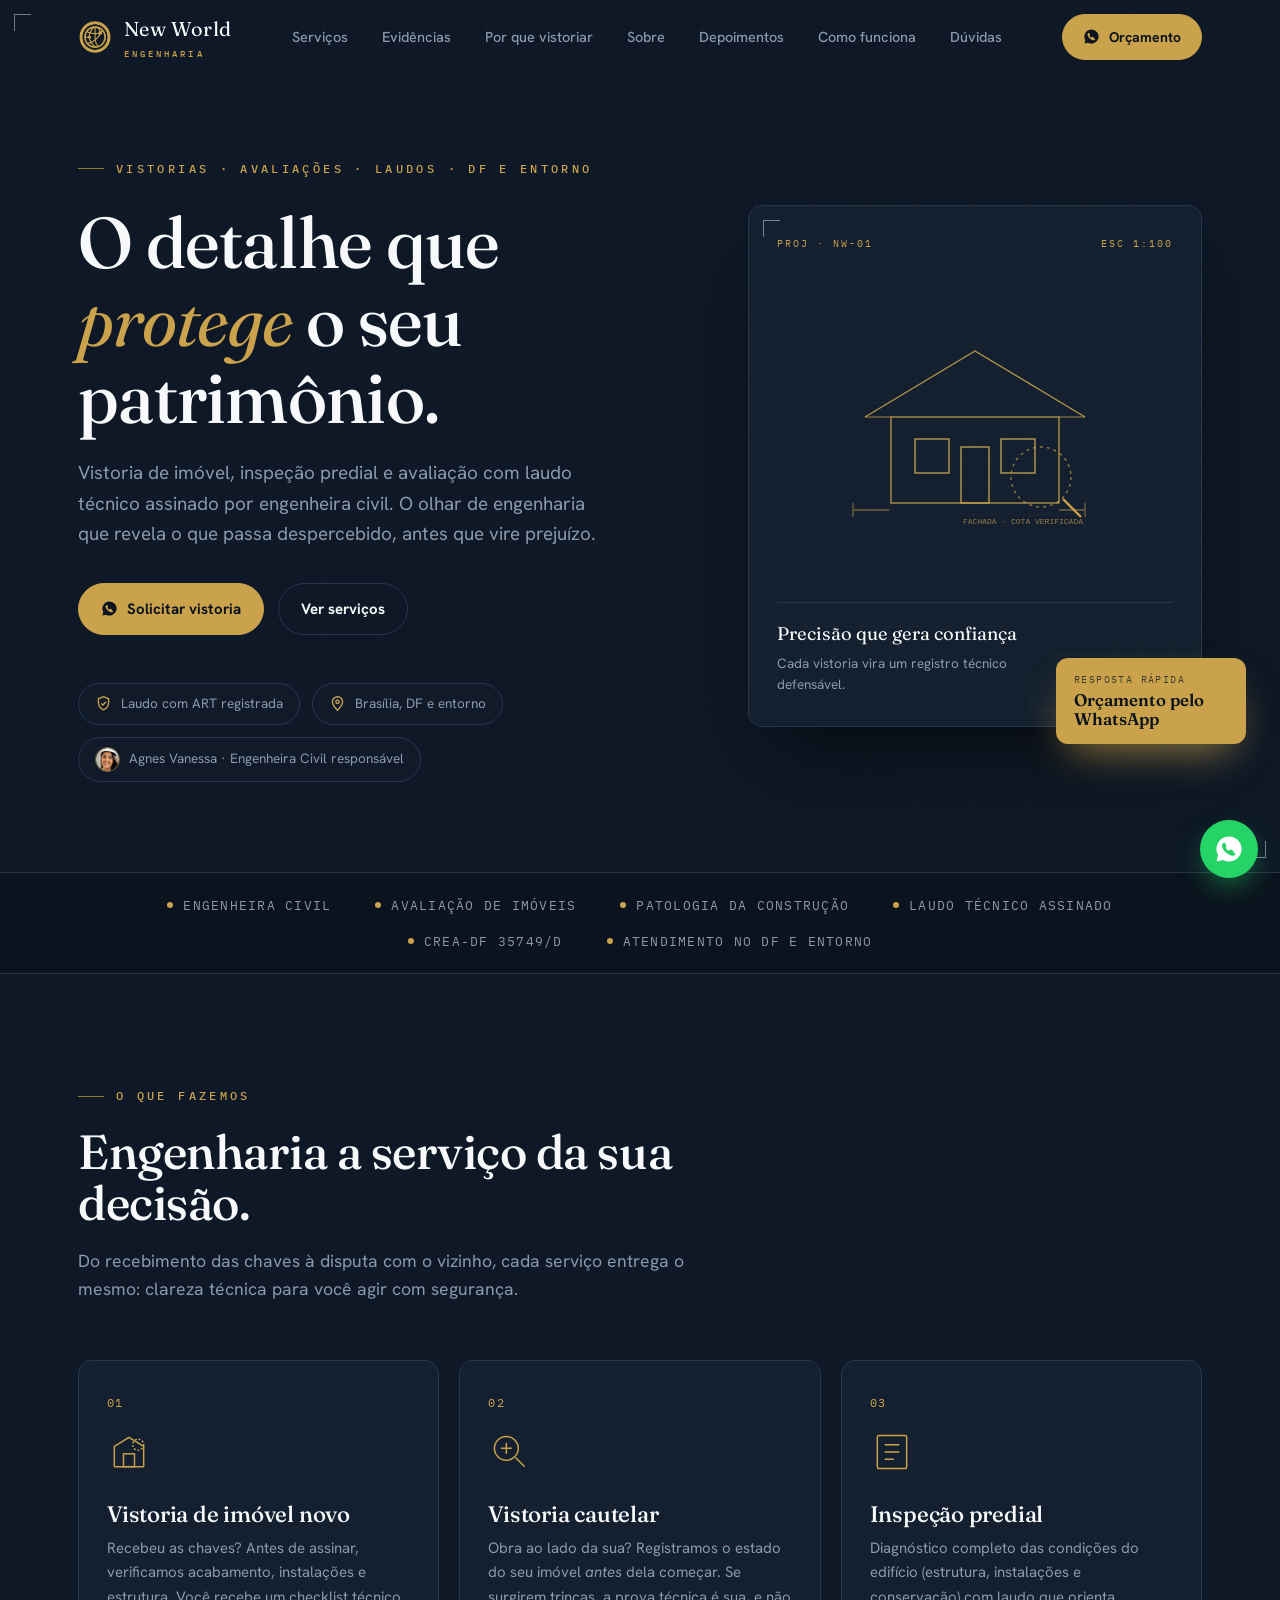
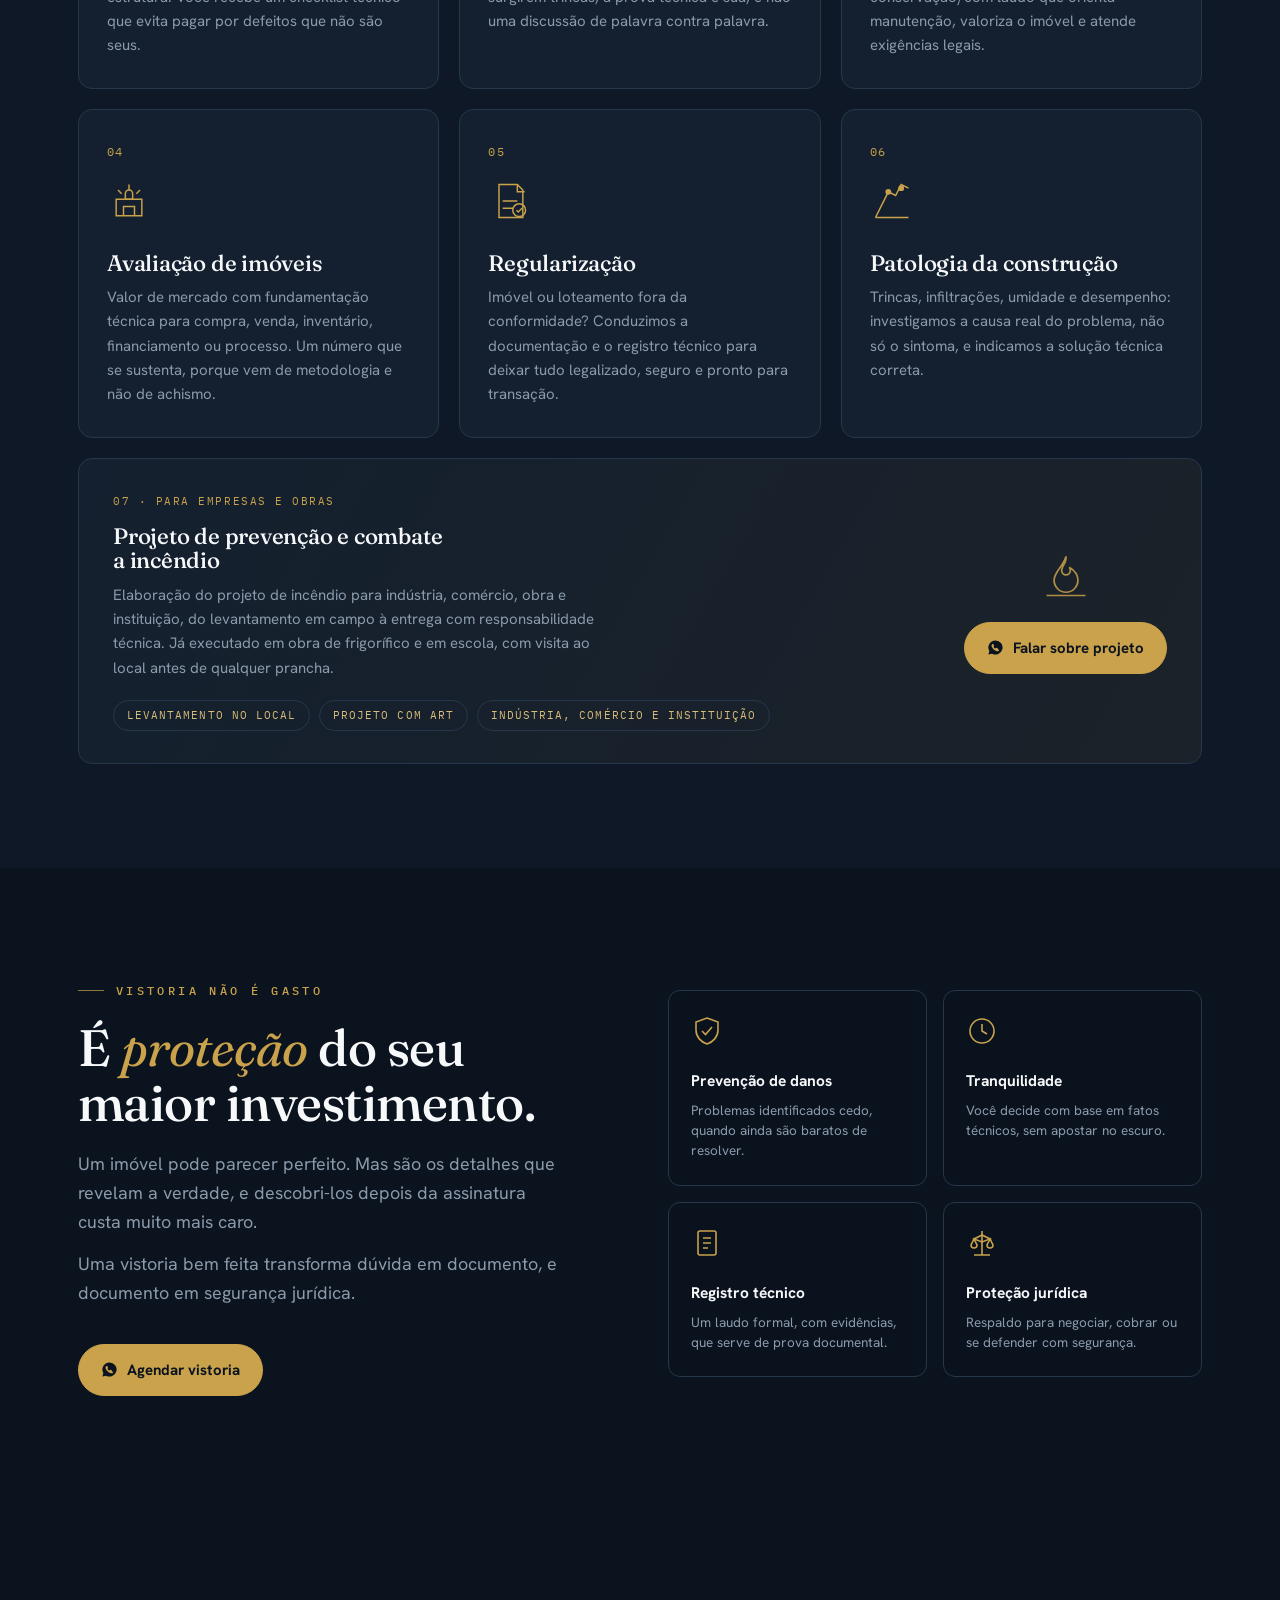
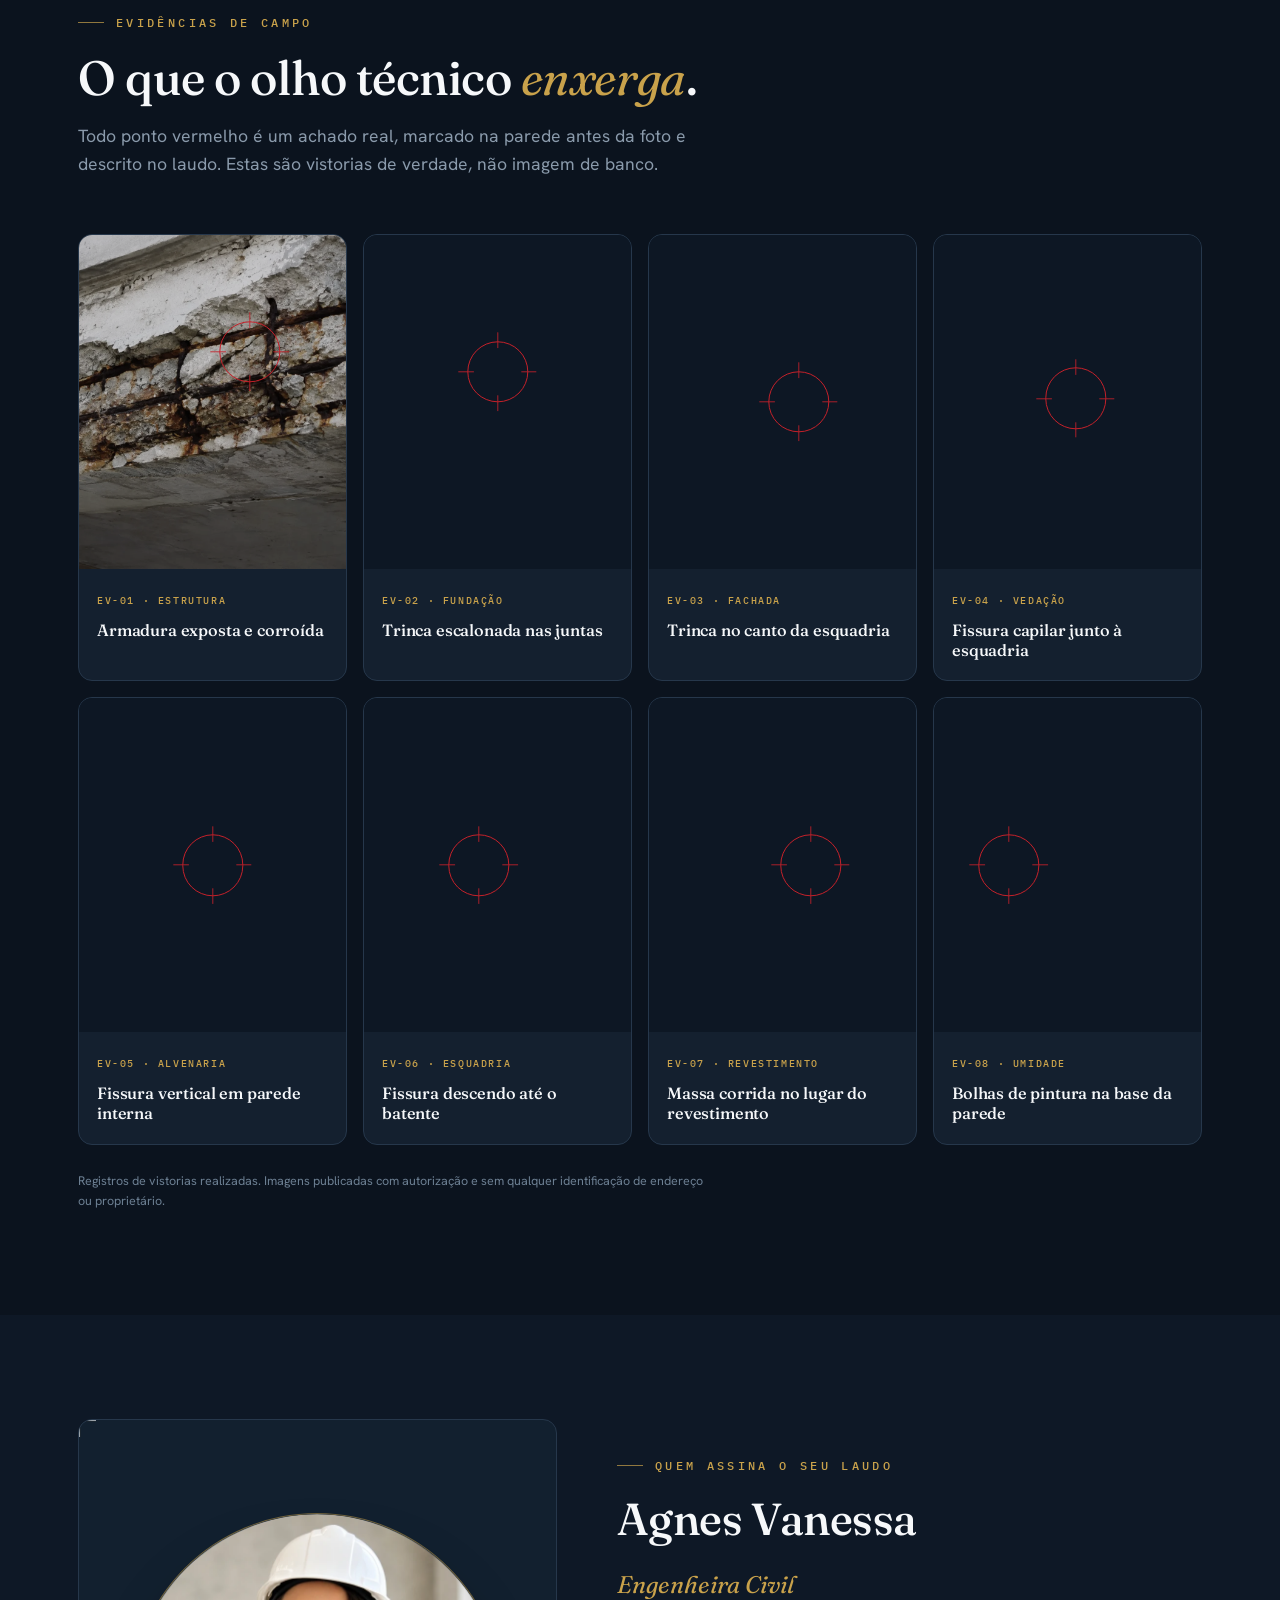
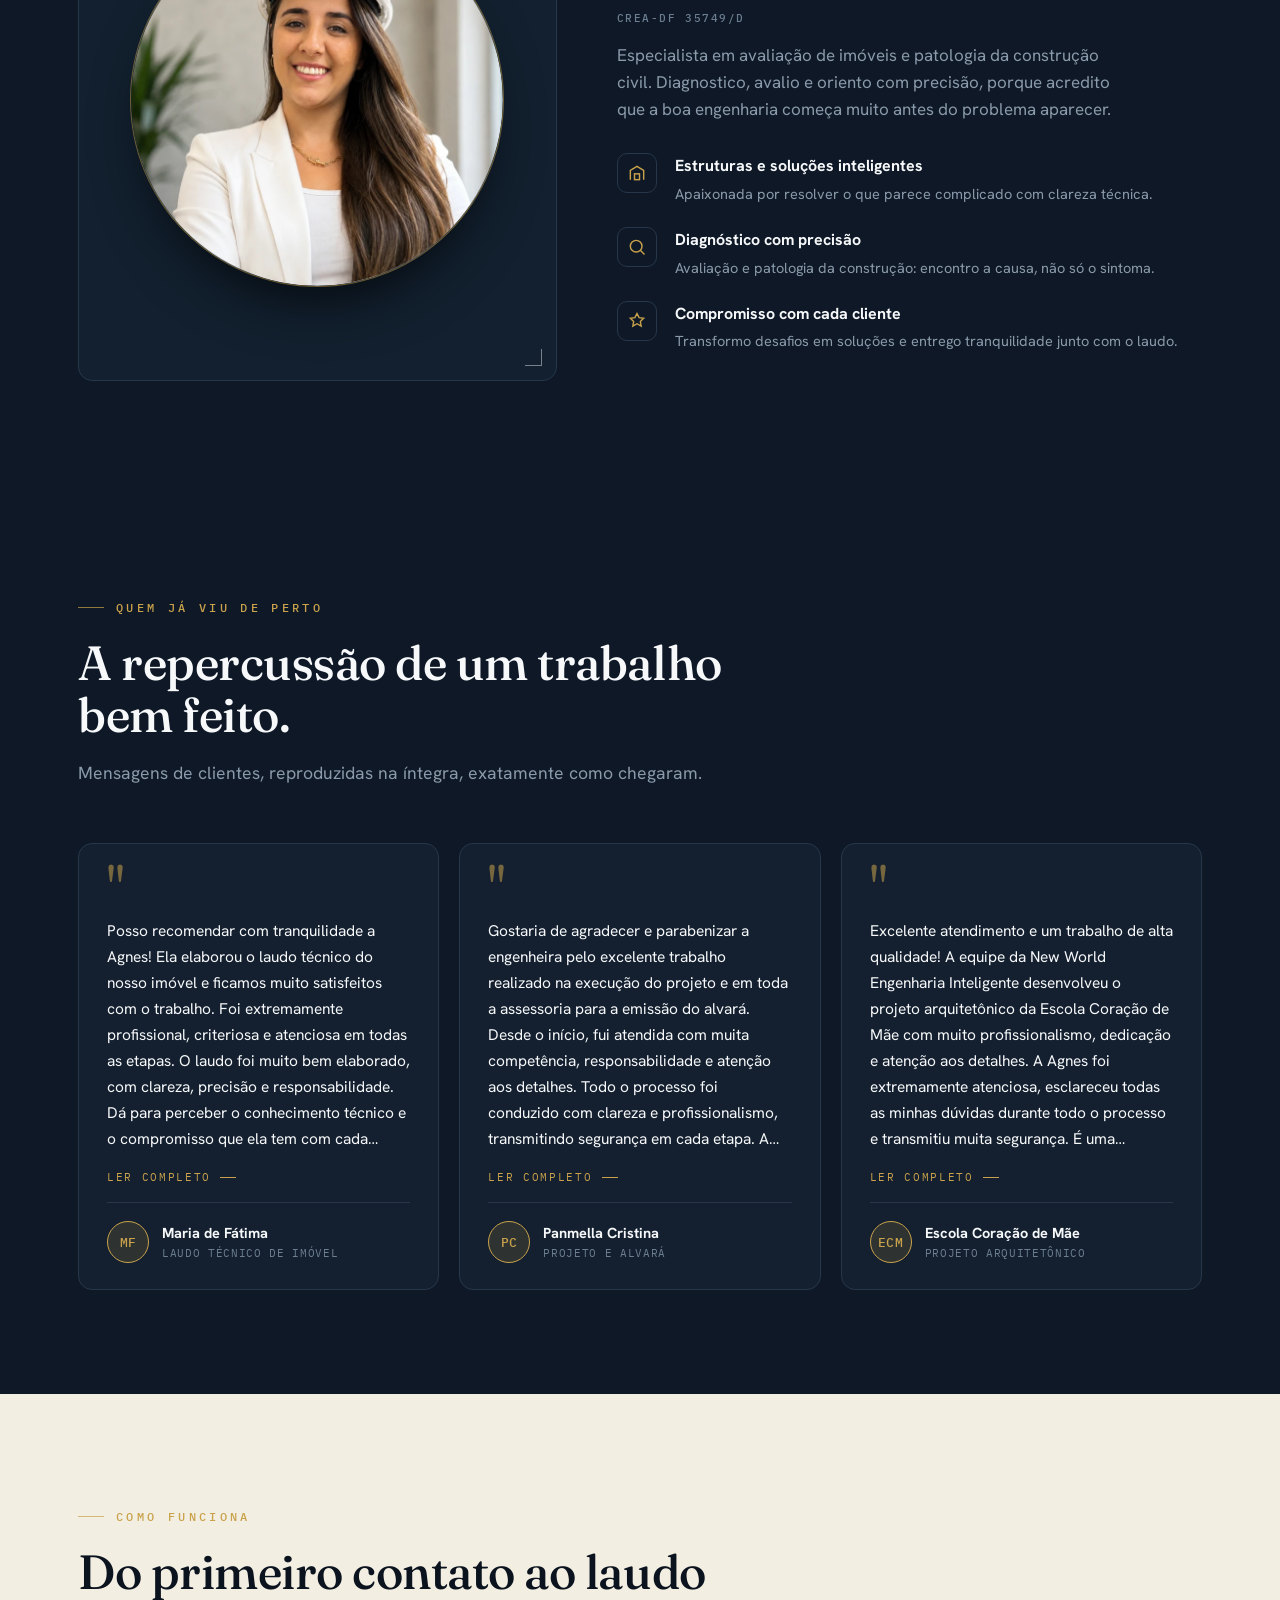
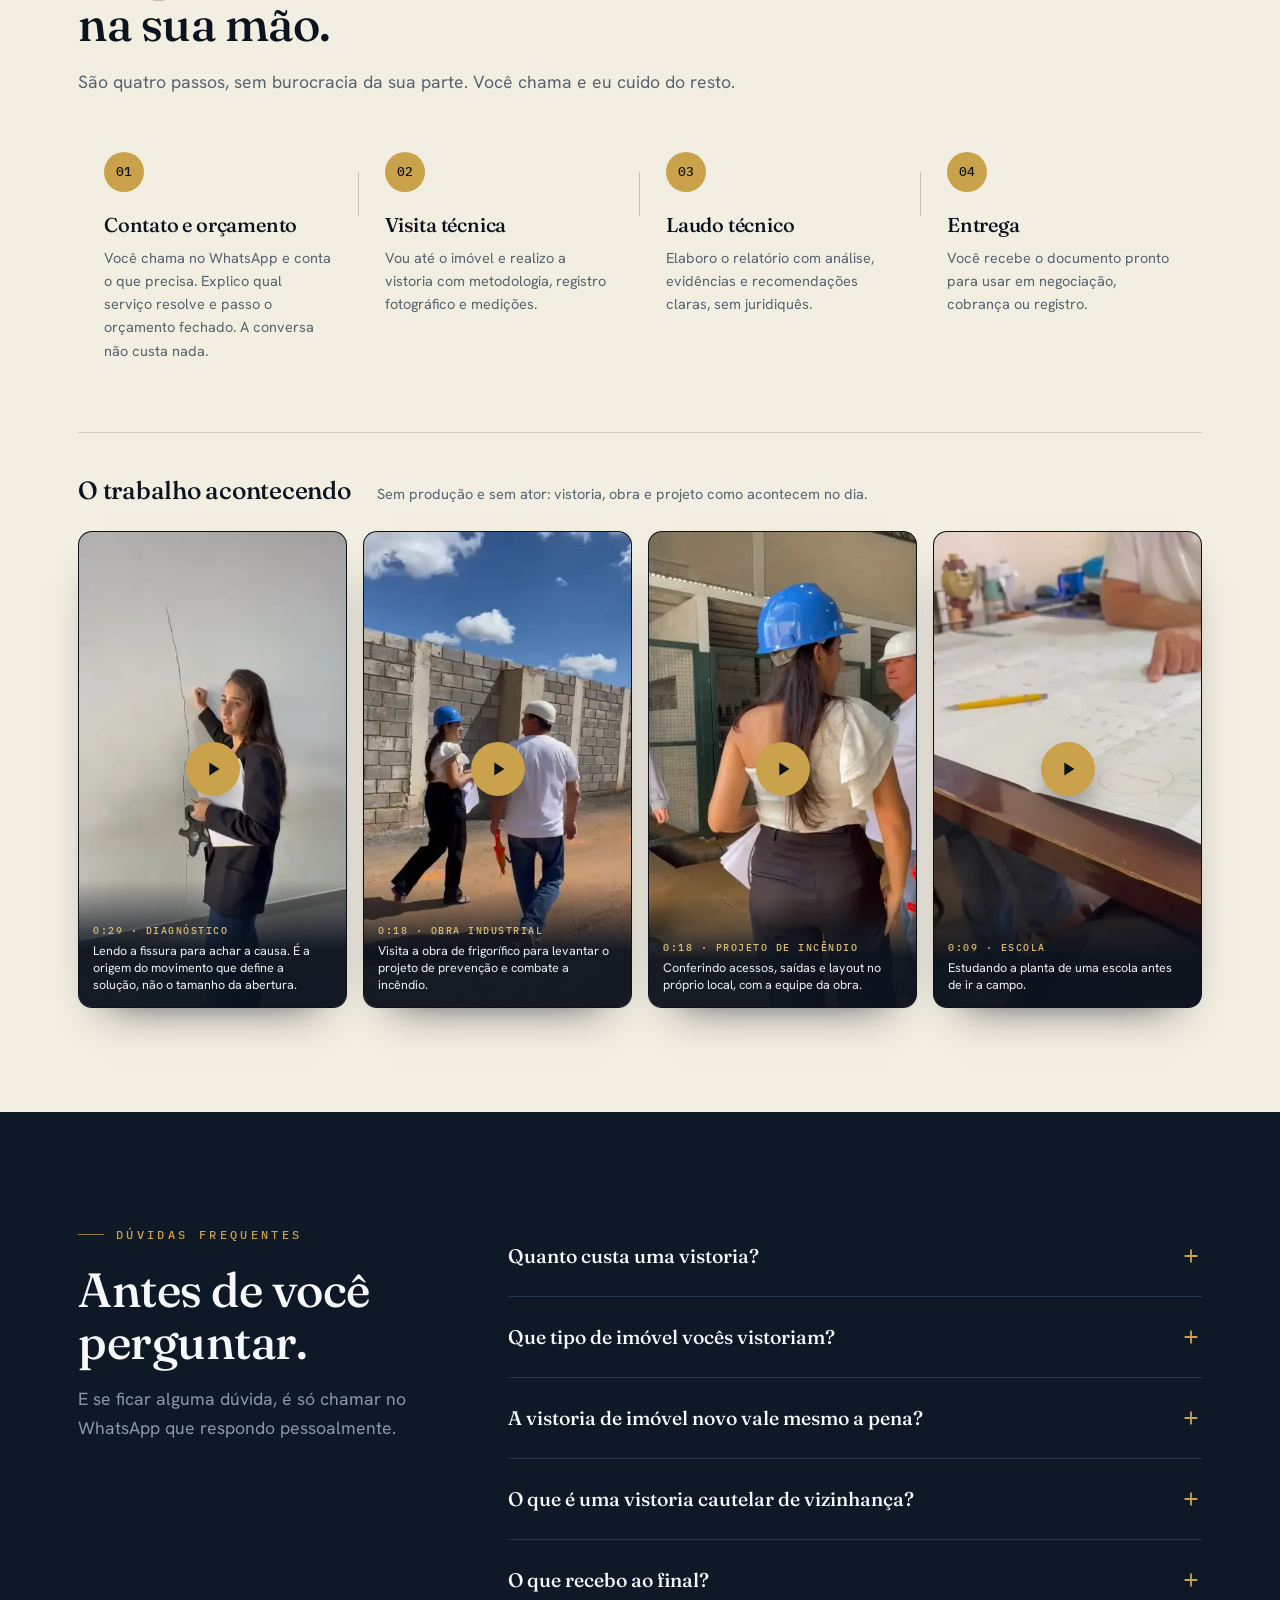
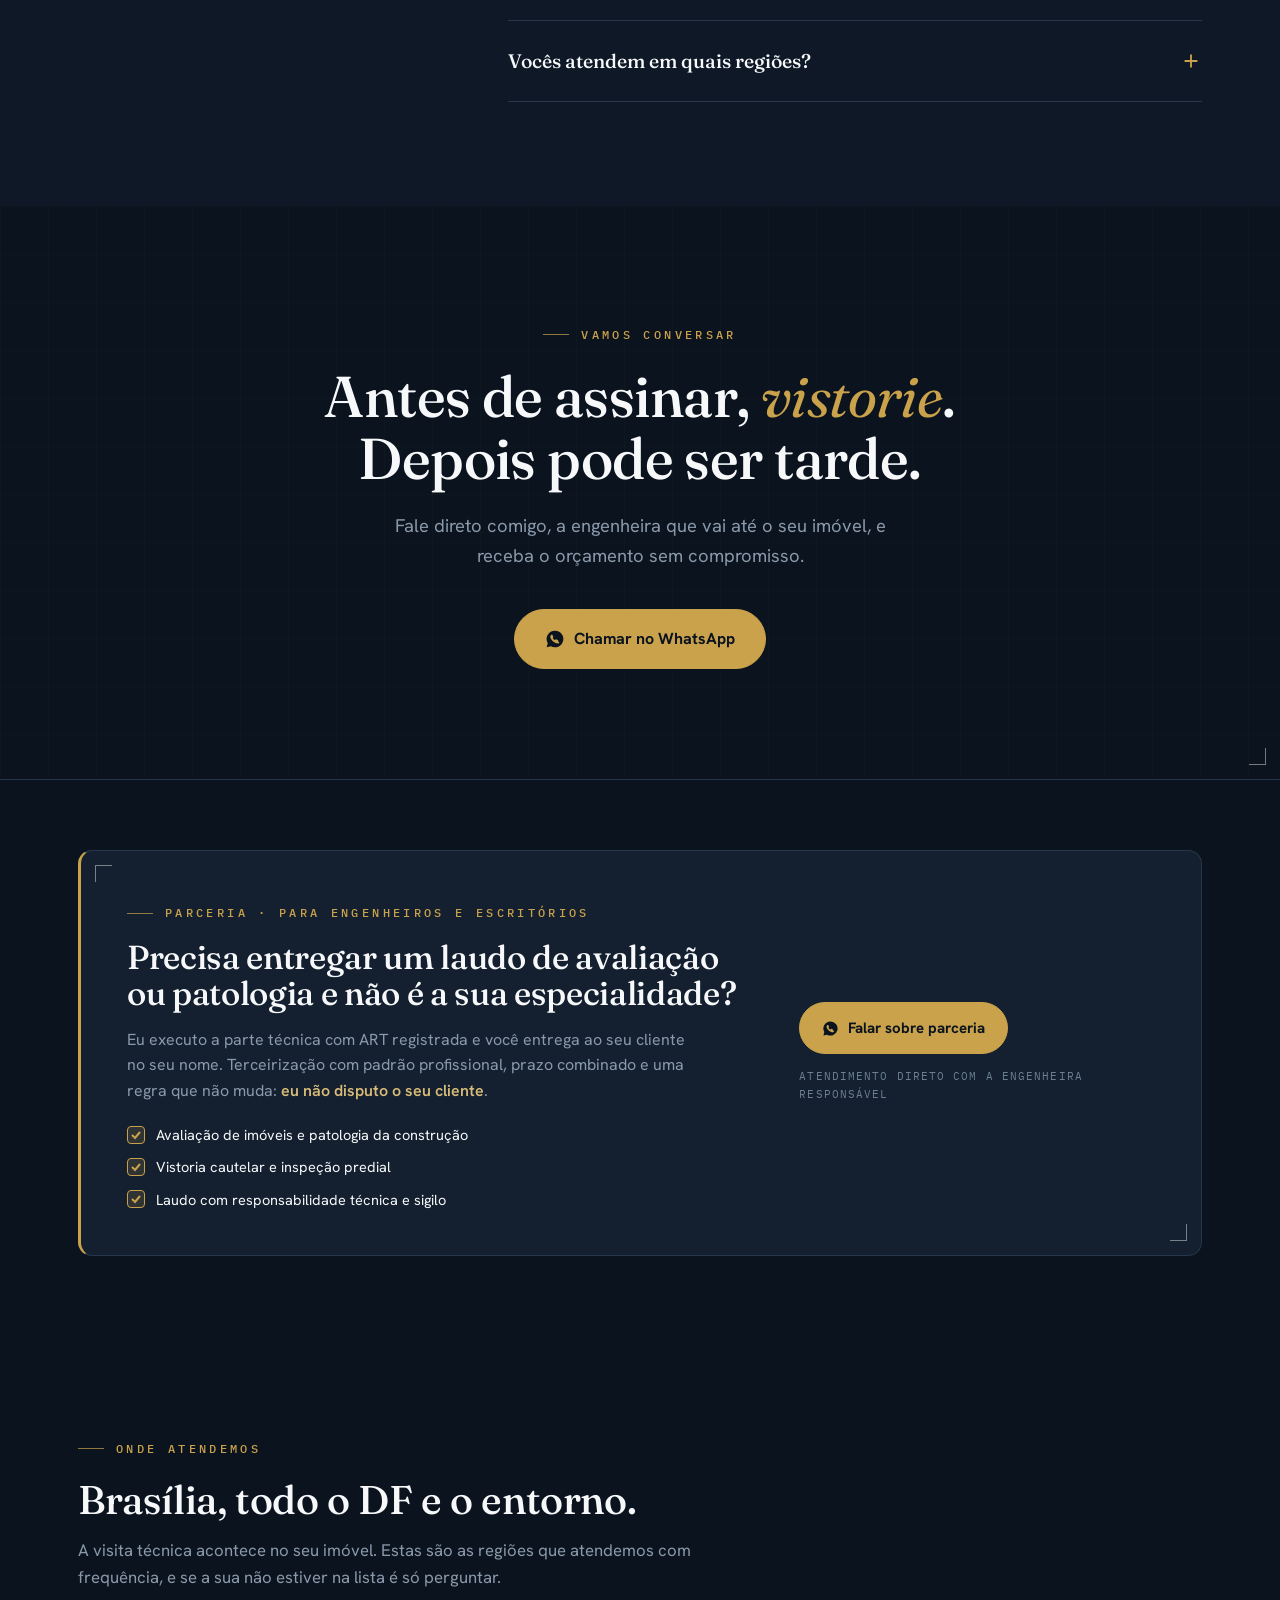
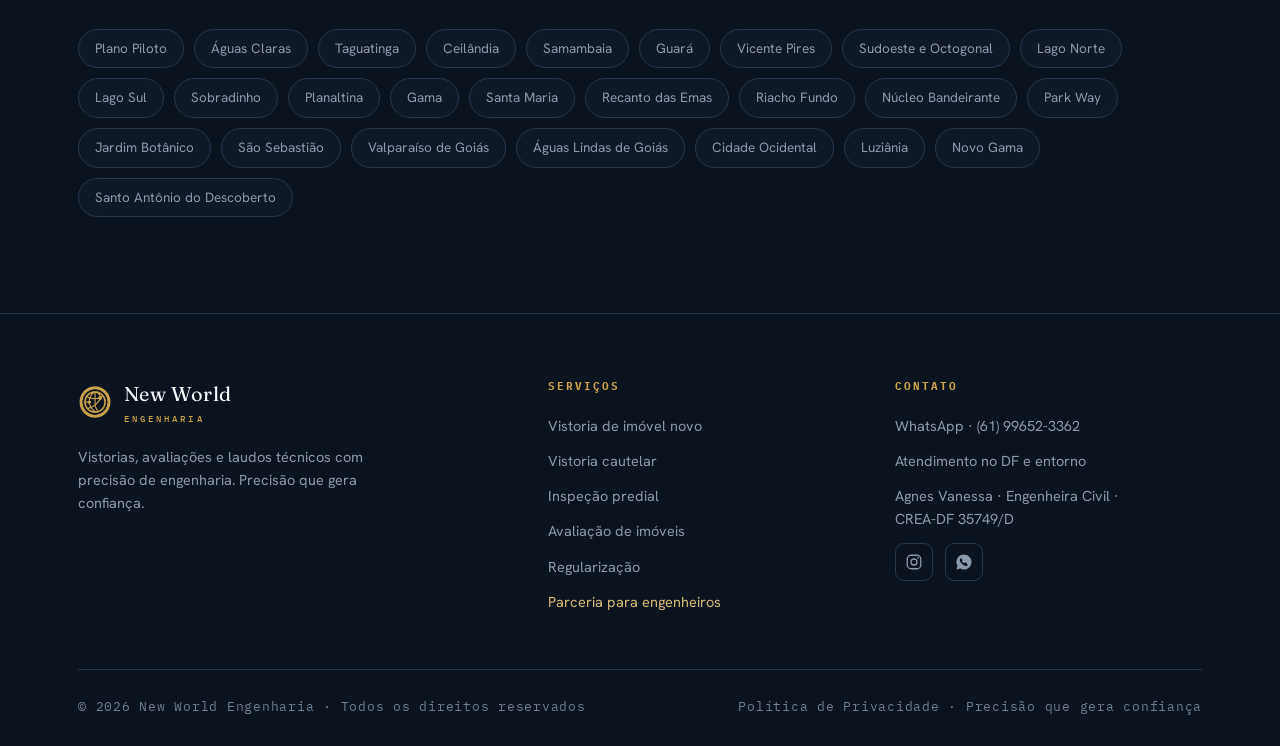
==== commit 6174d228: "Impede que o registro do CREA quebre linha no hifen No rodape, "CREA-DF 35749/D" estava partindo ent" ====
--- a/index.html
+++ b/index.html
@@ -9,7 +9,7 @@
 <meta name="author" content="New World Engenharia - Agnes Vanessa">
 <meta name="robots" content="index, follow, max-image-preview:large">
 <meta name="theme-color" content="#0E1826">
-<link rel="canonical" href="https://alexanderjr02.github.io/Site-Agnes-engenheira/">
+<link rel="canonical" href="https://www.newworldengenharia.com.br/">
 <link rel="icon" type="image/png" href="assets/favicon.png">
 <link rel="apple-touch-icon" href="assets/apple-touch-icon.png">
 
@@ -19,8 +19,8 @@
 <meta property="og:site_name" content="New World Engenharia">
 <meta property="og:title" content="New World Engenharia · Vistorias e Laudos Técnicos no DF">
 <meta property="og:description" content="O detalhe que protege o seu patrimônio. Vistoria de imóvel, inspeção predial e avaliação com laudo técnico assinado por engenheira civil. DF e entorno.">
-<meta property="og:url" content="https://alexanderjr02.github.io/Site-Agnes-engenheira/">
-<meta property="og:image" content="https://alexanderjr02.github.io/Site-Agnes-engenheira/assets/share-card.jpg">
+<meta property="og:url" content="https://www.newworldengenharia.com.br/">
+<meta property="og:image" content="https://www.newworldengenharia.com.br/assets/share-card.jpg">
 <meta property="og:image:width" content="1200">
 <meta property="og:image:height" content="630">
 <meta property="og:image:alt" content="Agnes Vanessa, Engenheira Civil da New World Engenharia. O detalhe que protege o seu patrimônio.">
@@ -32,13 +32,13 @@
 {
   "@context":"https://schema.org",
   "@type":"ProfessionalService",
-  "@id":"https://alexanderjr02.github.io/Site-Agnes-engenheira/#negocio",
+  "@id":"https://www.newworldengenharia.com.br/#negocio",
   "name":"New World Engenharia Inteligente",
   "alternateName":"New World Engenharia",
   "description":"Vistoria de imóvel, vistoria cautelar, inspeção predial, avaliação de imóveis, regularização, patologia da construção e projeto de prevenção e combate a incêndio em Brasília, Distrito Federal e entorno. Laudo técnico com ART assinado por engenheira civil.",
-  "url":"https://alexanderjr02.github.io/Site-Agnes-engenheira/",
-  "image":"https://alexanderjr02.github.io/Site-Agnes-engenheira/assets/share-card.jpg",
-  "logo":"https://alexanderjr02.github.io/Site-Agnes-engenheira/assets/favicon.png",
+  "url":"https://www.newworldengenharia.com.br/",
+  "image":"https://www.newworldengenharia.com.br/assets/share-card.jpg",
+  "logo":"https://www.newworldengenharia.com.br/assets/favicon.png",
   "telephone":"+5561996523362",
   "knowsLanguage":"pt-BR",
   "founder":{
@@ -46,7 +46,7 @@
     "name":"Agnes Vanessa",
     "jobTitle":"Engenheira Civil",
     "identifier":"CREA-DF 35749/D",
-    "image":"https://alexanderjr02.github.io/Site-Agnes-engenheira/assets/agnes.webp"
+    "image":"https://www.newworldengenharia.com.br/assets/agnes.webp"
   },
   "address":{"@type":"PostalAddress","addressRegion":"DF","addressCountry":"BR"},
   "areaServed":[
@@ -202,7 +202,7 @@
     <span>Avaliação de imóveis</span>
     <span>Patologia da construção</span>
     <span>Laudo técnico assinado</span>
-    <span>CREA-DF 35749/D</span>
+    <span class="nowrap">CREA-DF 35749/D</span>
     <span>Atendimento no DF e entorno</span>
   </div>
 </div>
@@ -461,7 +461,7 @@
         <span class="eyebrow">Quem assina o seu laudo</span>
         <h2 style="font-size:clamp(2rem,3.6vw,2.8rem);margin:20px 0 4px">Agnes Vanessa</h2>
         <div class="sig">Engenheira Civil</div>
-        <div class="crea mono">CREA-DF 35749/D</div>
+        <div class="crea mono nowrap">CREA-DF 35749/D</div>
         <p style="color:var(--muted);max-width:520px">Especialista em avaliação de imóveis e patologia da construção civil. Diagnostico, avalio e oriento com precisão, porque acredito que a boa engenharia começa muito antes do problema aparecer.</p>
         <div class="about-list">
           <div class="about-item">
@@ -732,7 +732,7 @@
         <h5>Contato</h5>
         <a href="https://wa.me/5561996523362" target="_blank" rel="noopener">WhatsApp · (61) 99652-3362</a>
         <p>Atendimento no DF e entorno</p>
-        <p>Agnes Vanessa · Engenheira Civil · CREA-DF 35749/D</p>
+        <p>Agnes Vanessa · Engenheira Civil · <span class="nowrap">CREA-DF 35749/D</span></p>
         <div class="socials" style="margin-top:8px">
           <a href="https://www.instagram.com/newworldengenhariainteligente" target="_blank" rel="noopener" aria-label="Instagram">
             <svg viewBox="0 0 24 24" fill="none" stroke="currentColor" stroke-width="1.7"><rect x="3" y="3" width="18" height="18" rx="5"/><circle cx="12" cy="12" r="4"/><circle cx="17.5" cy="6.5" r="1.2" fill="currentColor" stroke="none"/></svg>
--- a/styles.css
+++ b/styles.css
@@ -490,3 +490,8 @@
   .rev{opacity:1;transform:none}
   html{scroll-behavior:auto}
 }
+
+/* O registro profissional nunca pode quebrar linha no hifen: partido, o
+   "CREA-DF" vira "CREA-" numa linha e "DF" na outra, e parece que o
+   estado ficou de fora. */
+.nowrap{white-space:nowrap}
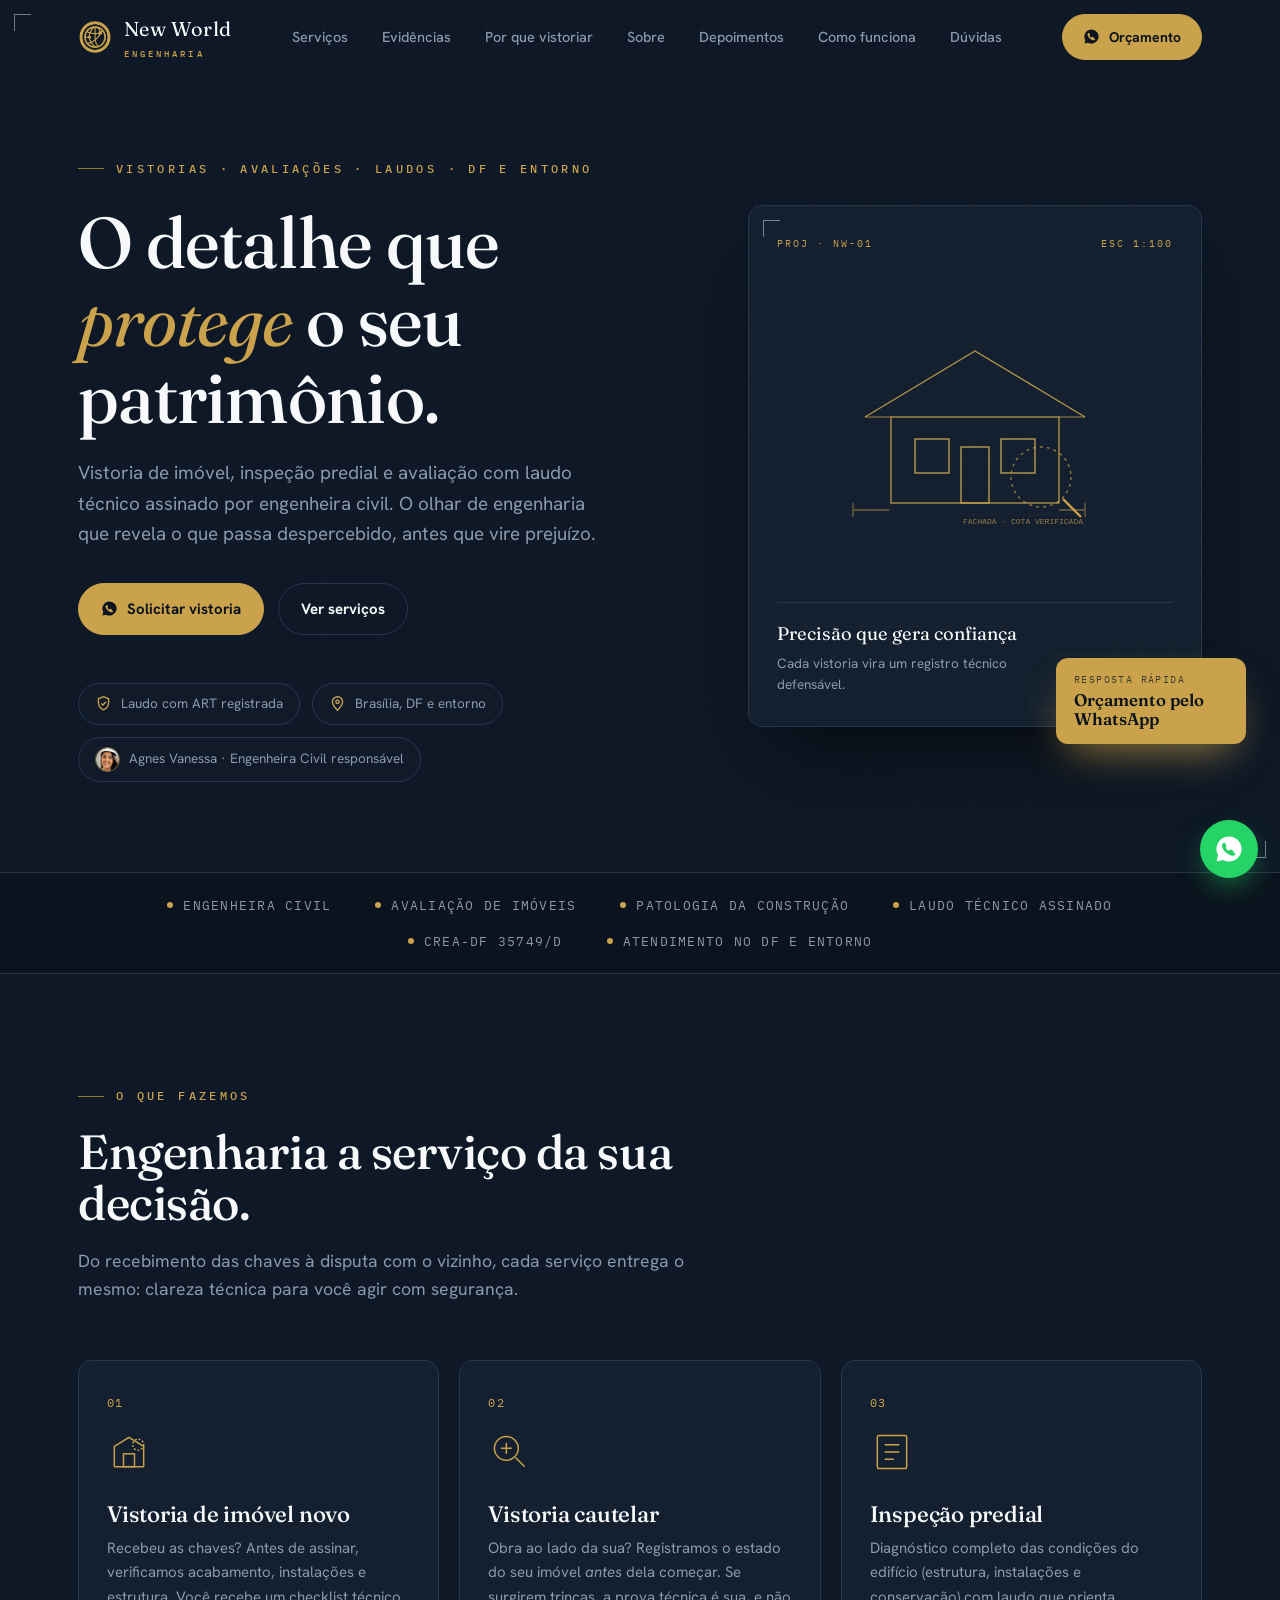
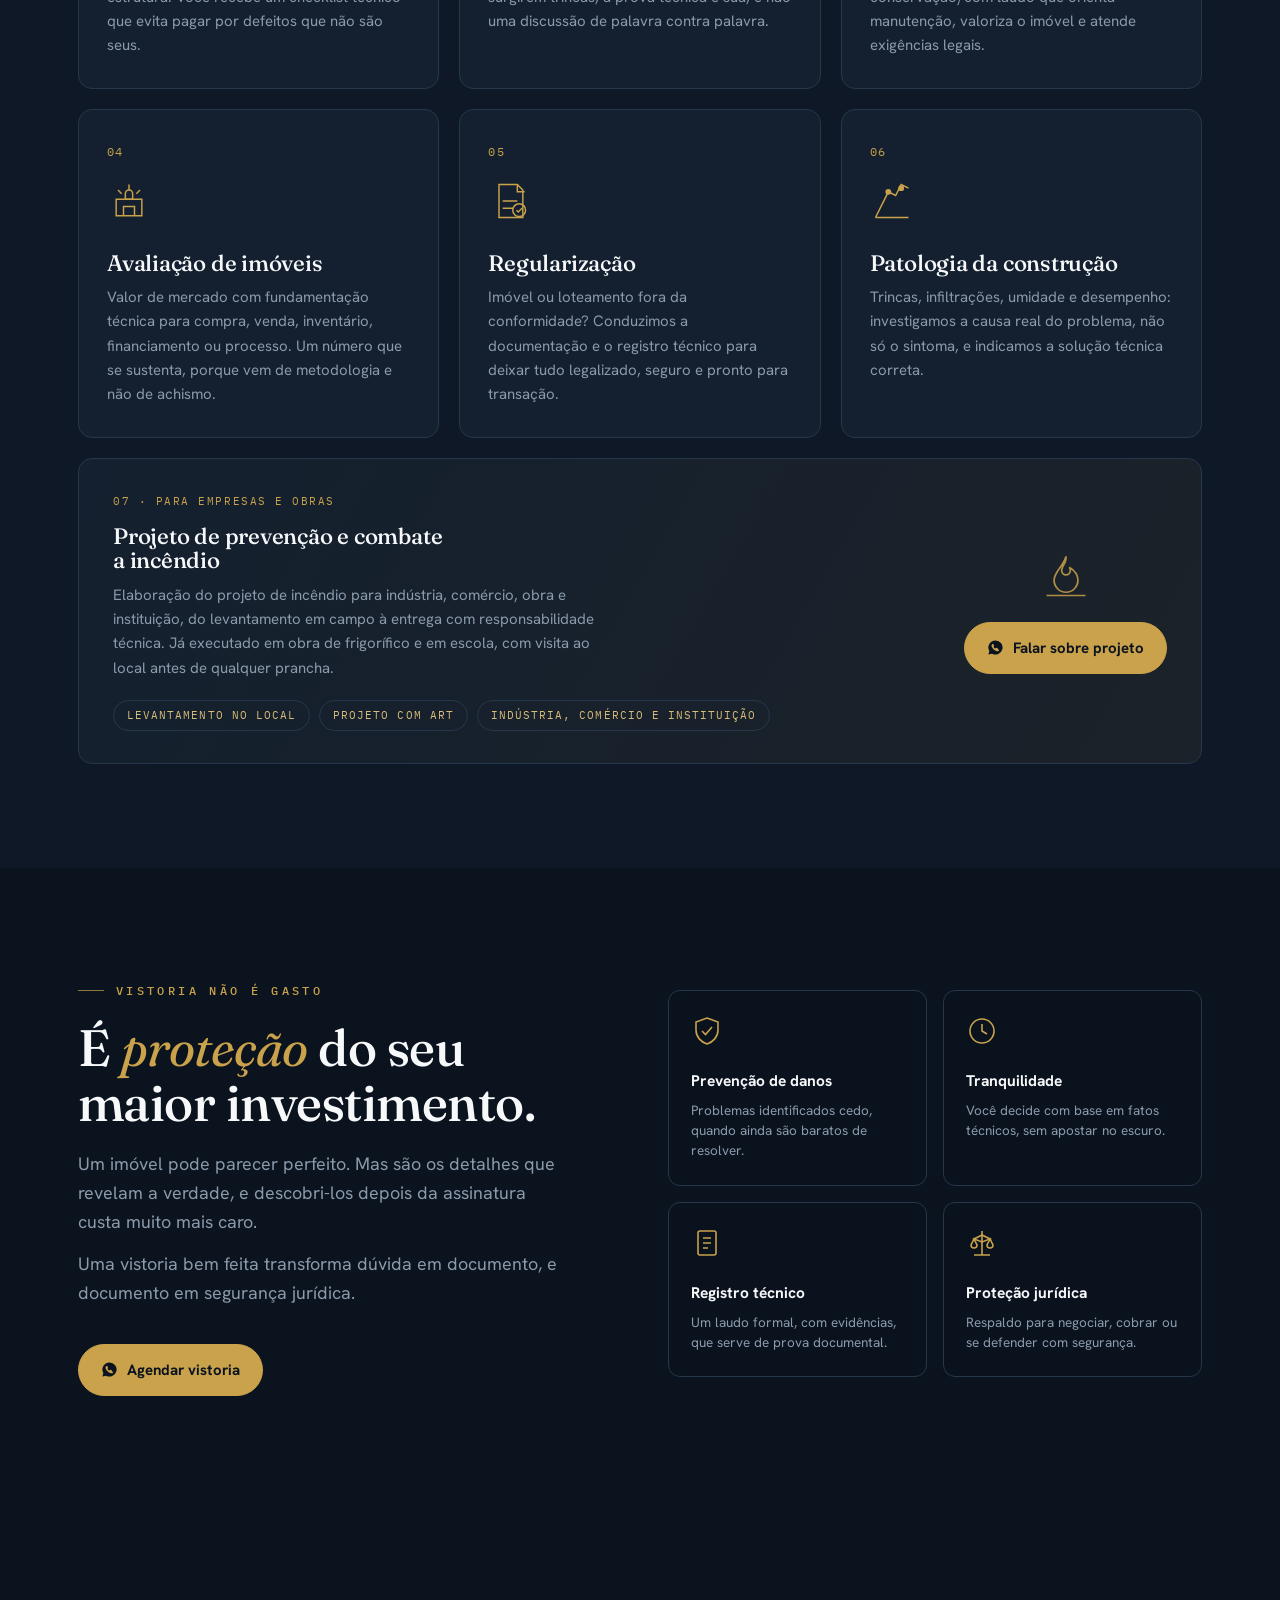
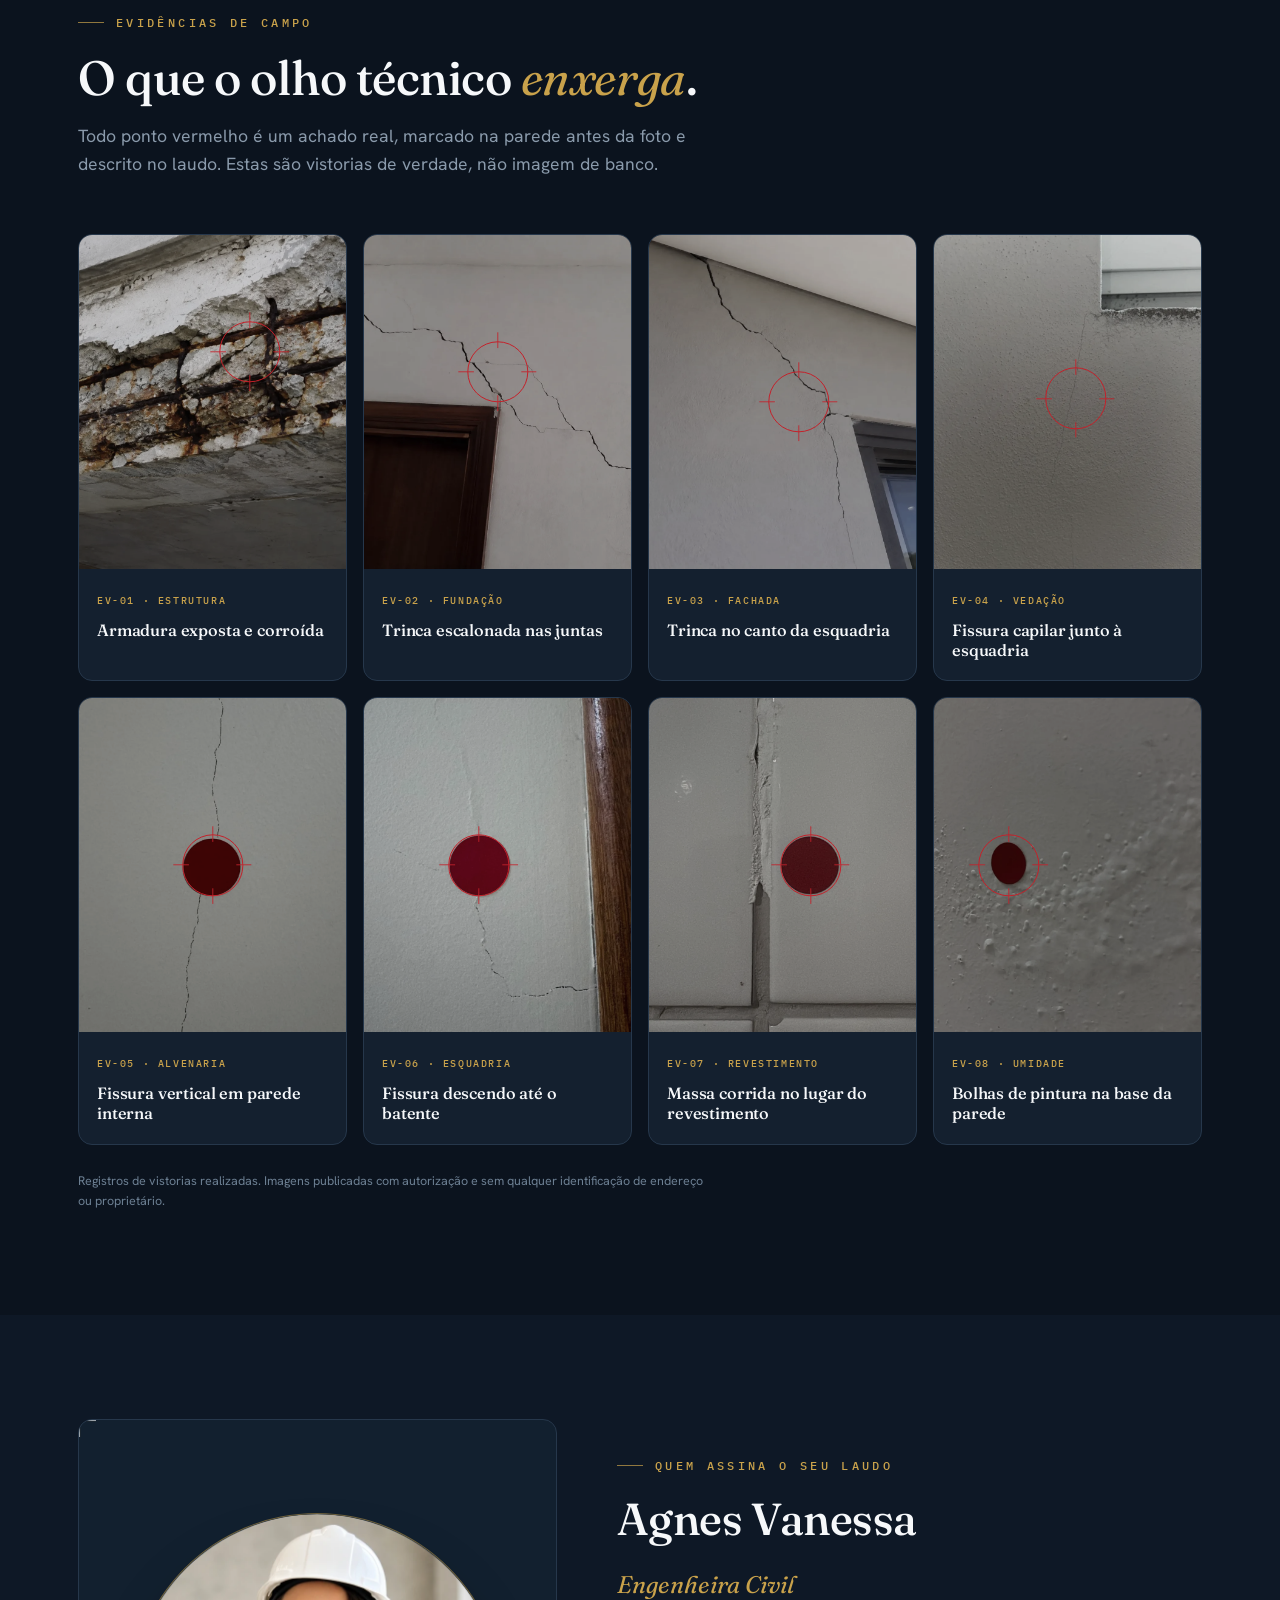
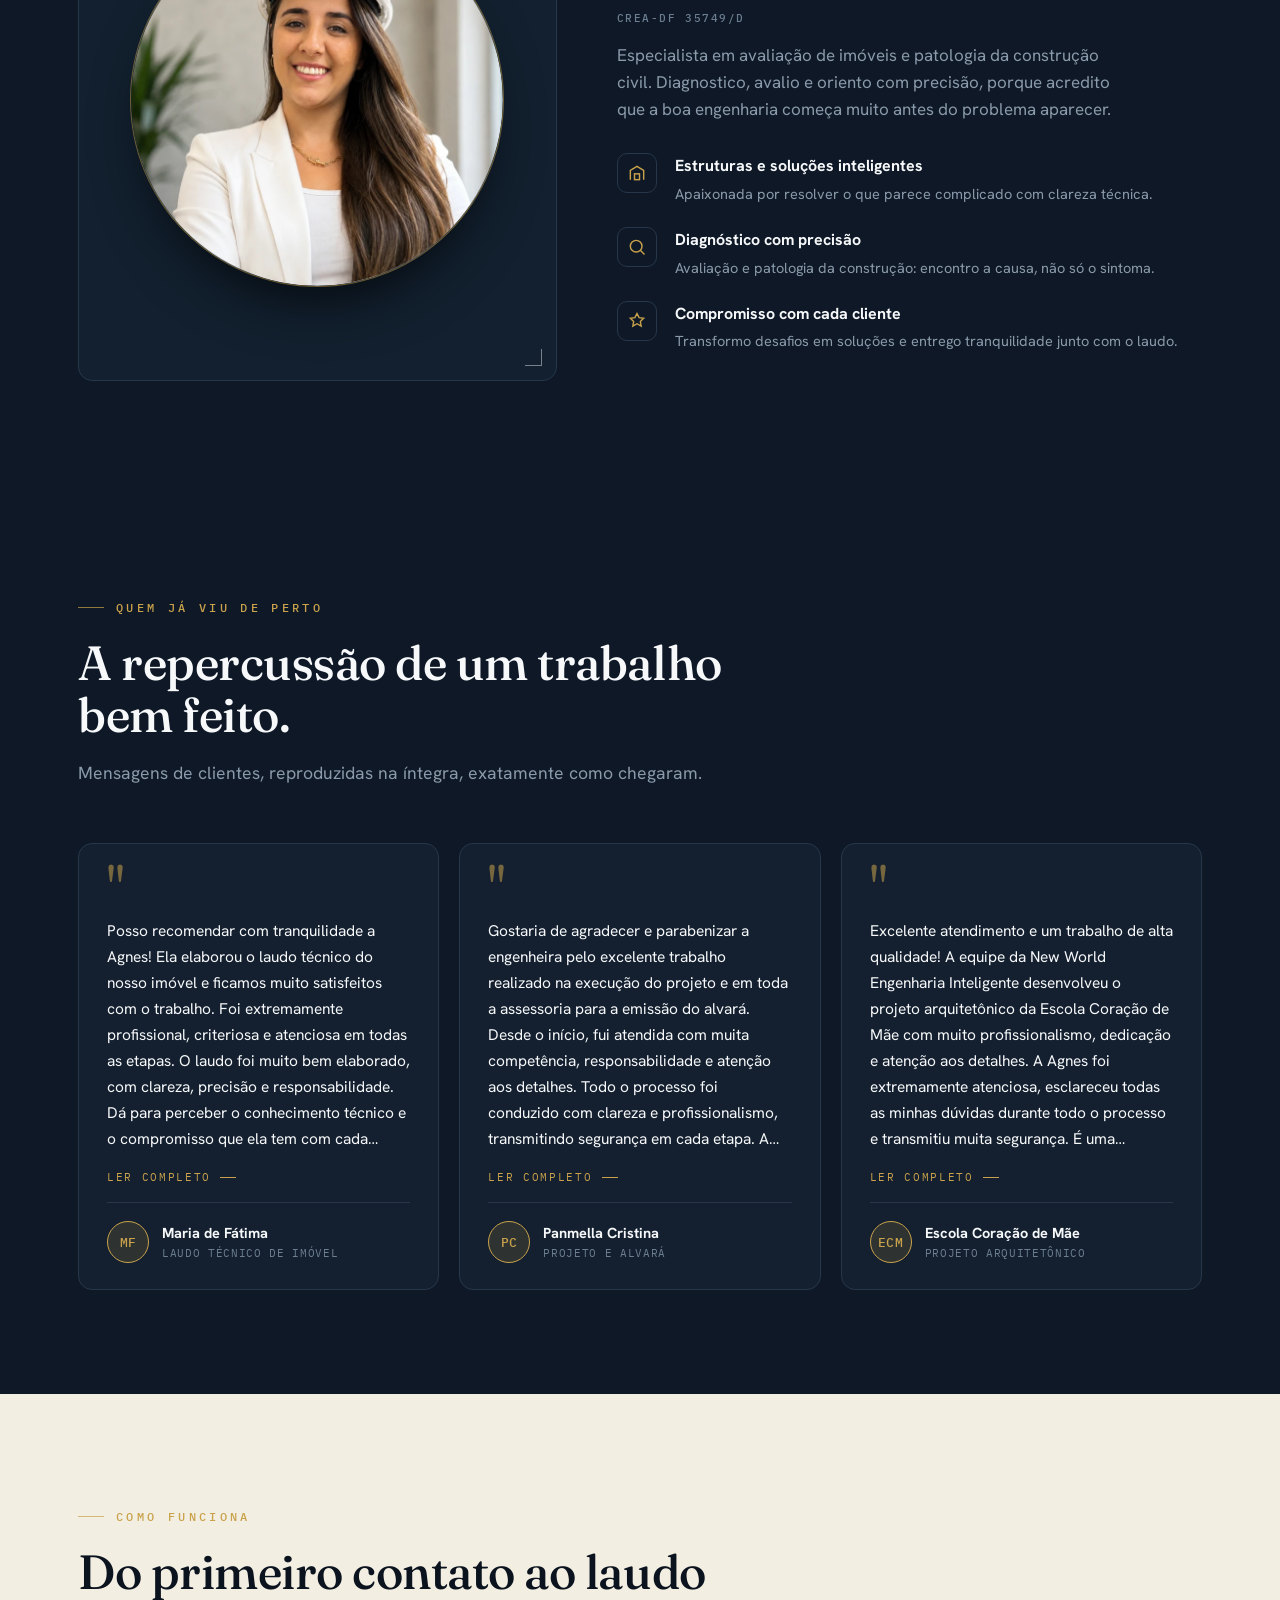
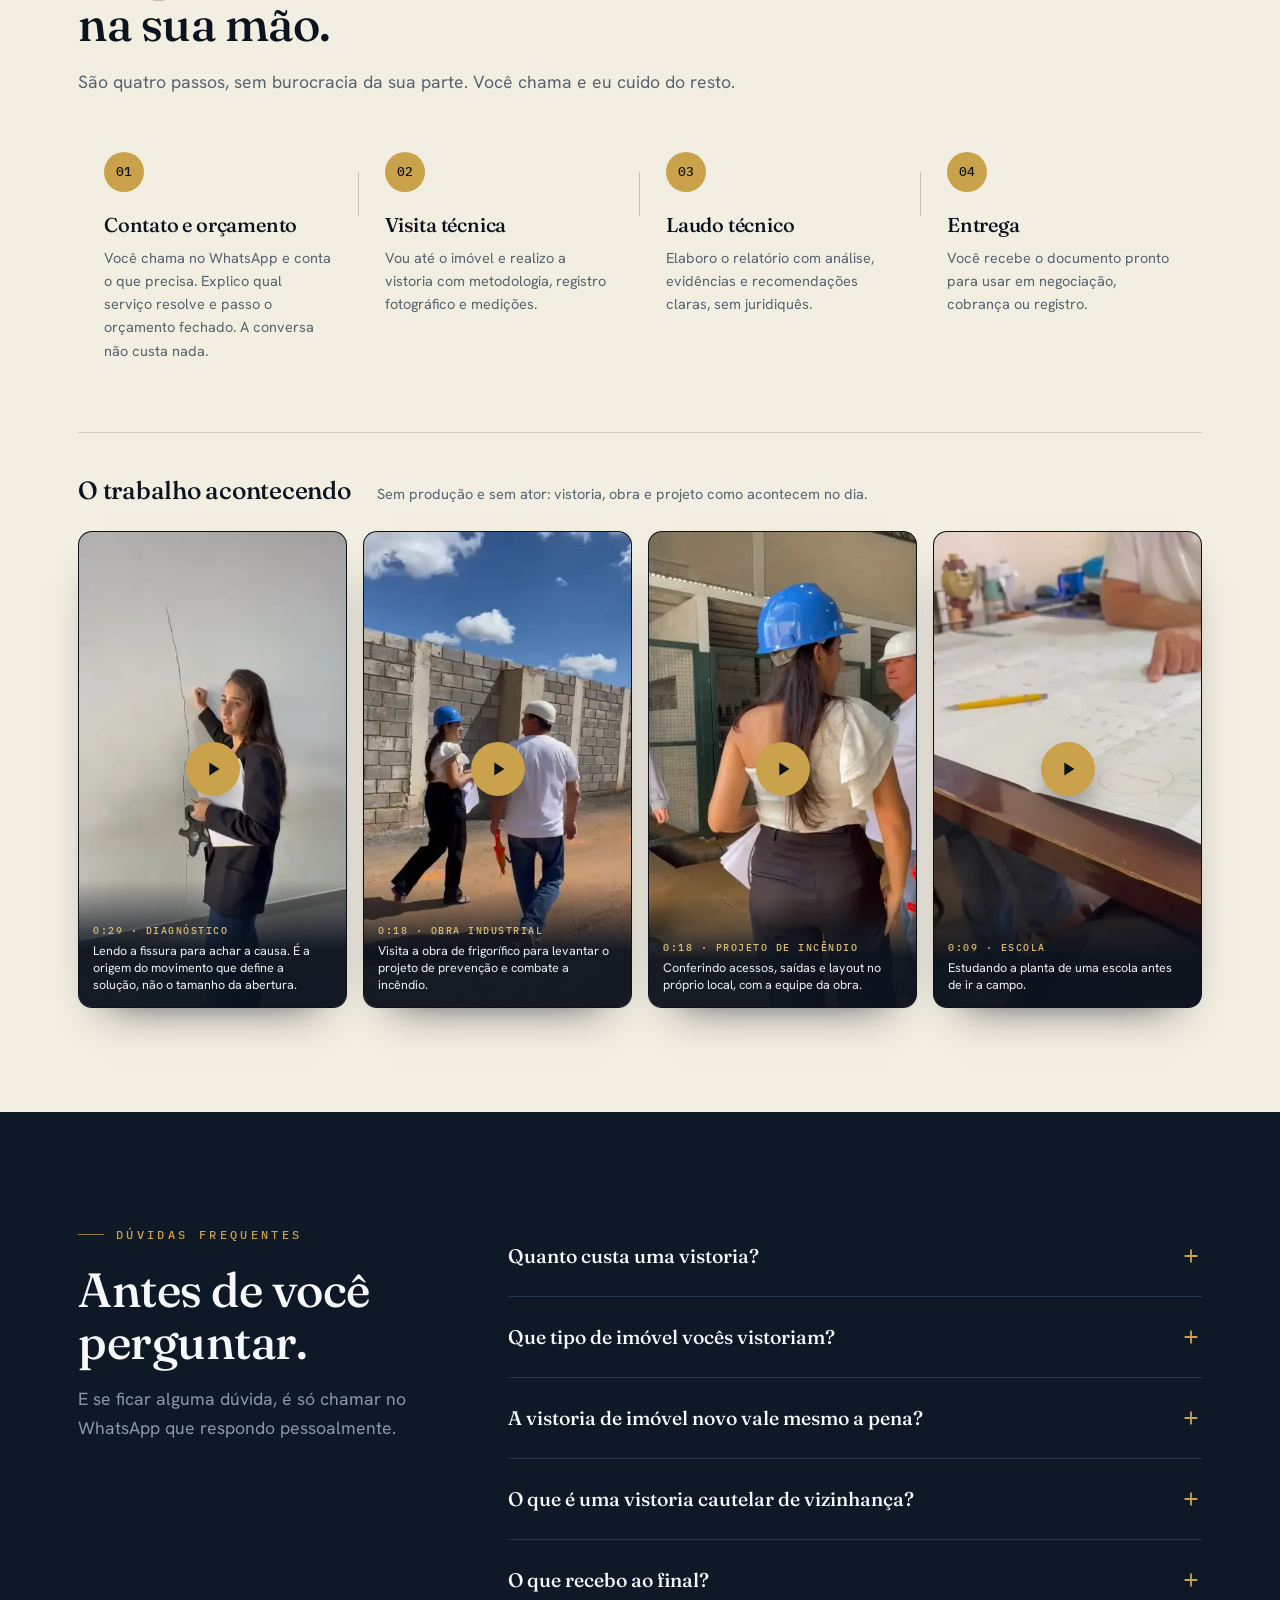
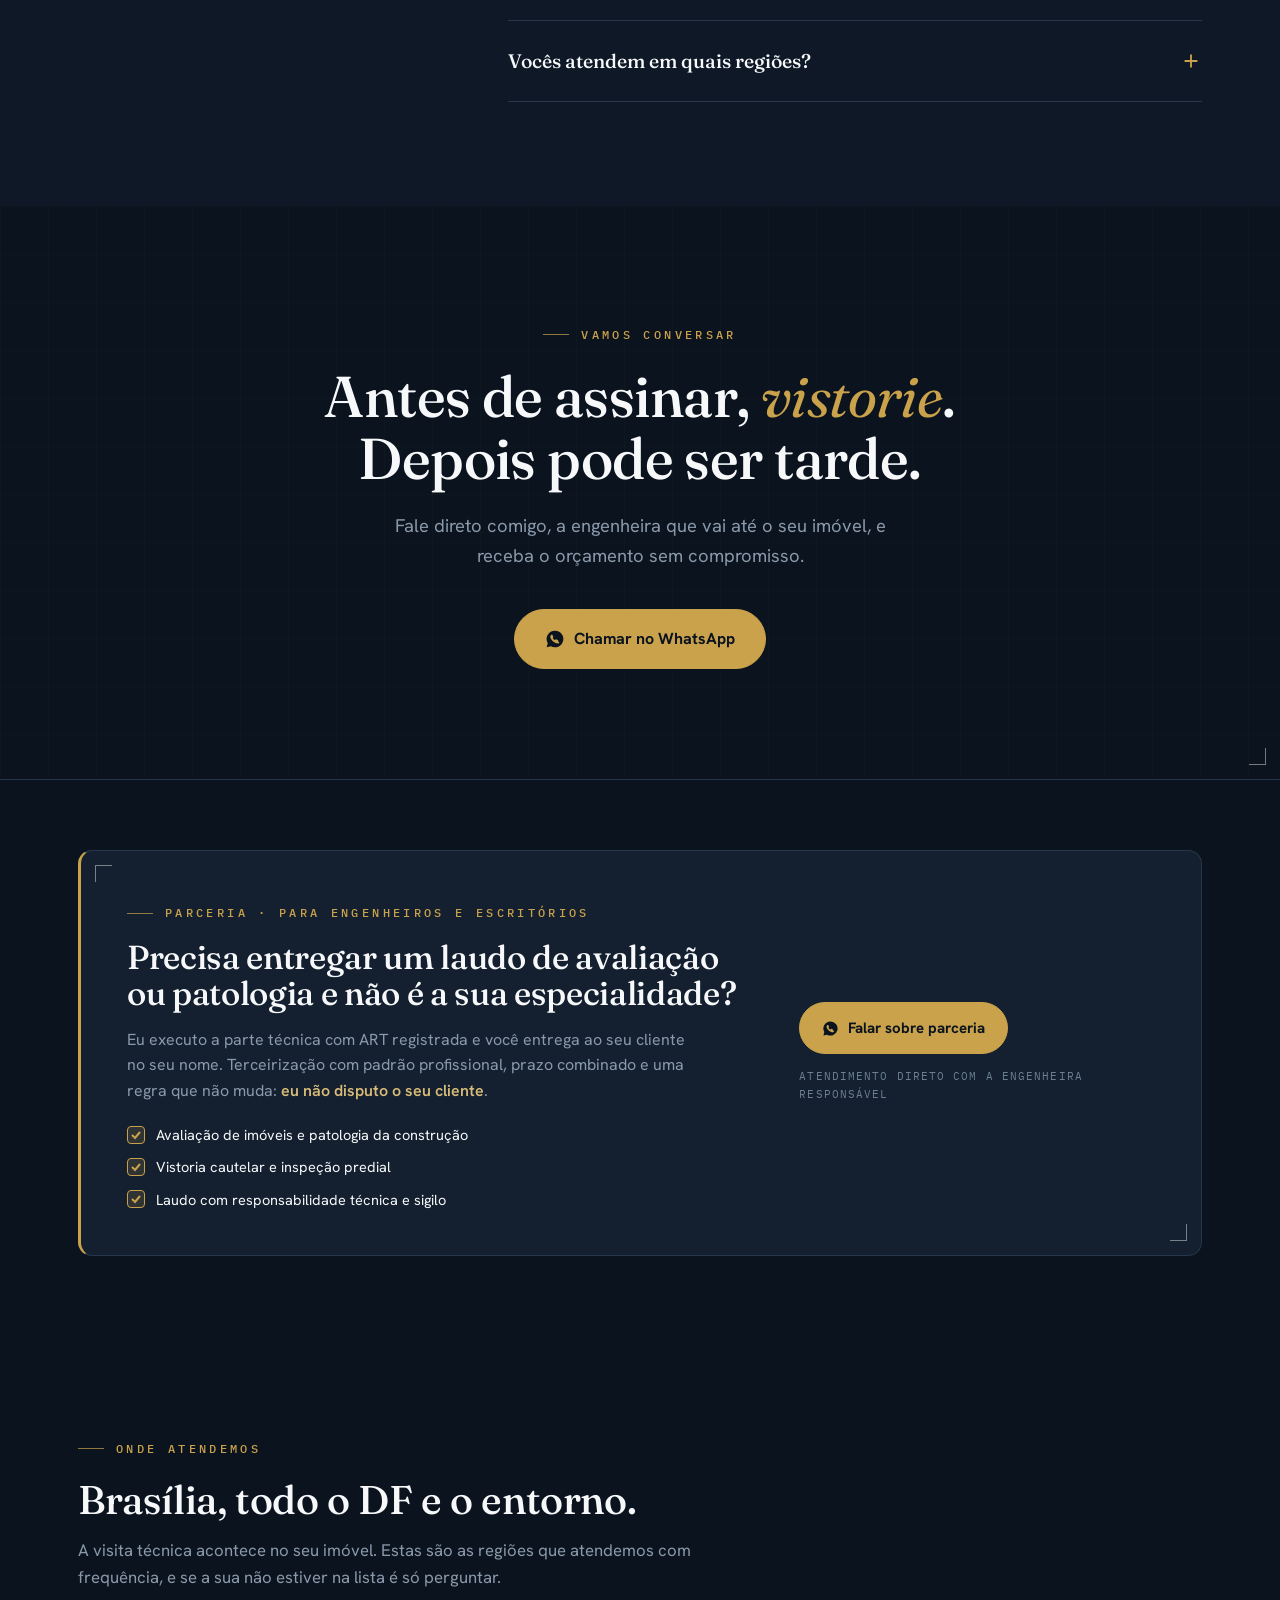
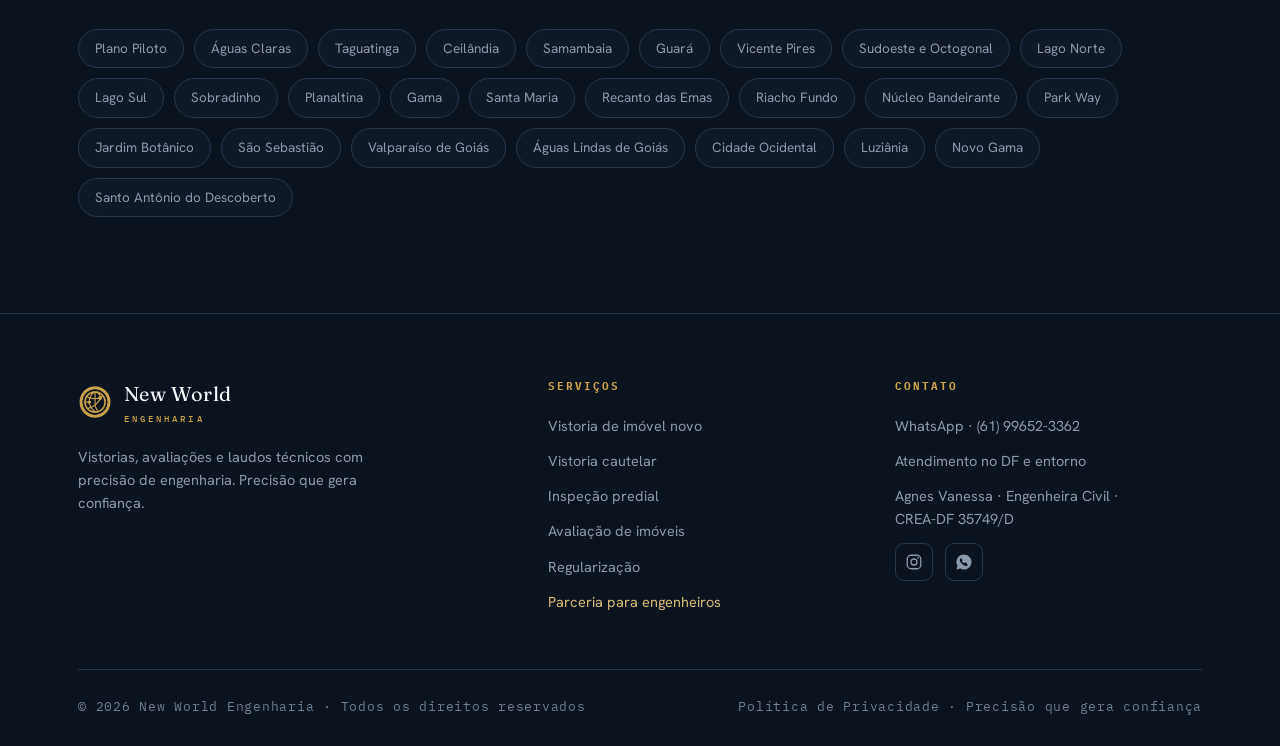
==== commit 98f113b9: "Atualiza o Instagram para o perfil novo da Agnes O perfil passou a ser @agnesvanessa.eng. Alem do li" ====
--- a/index.html
+++ b/index.html
@@ -67,7 +67,7 @@
     {"@type":"City","name":"Cidade Ocidental"},
     {"@type":"City","name":"Luziânia"}
   ],
-  "sameAs":["https://www.instagram.com/newworldengenhariainteligente"],
+  "sameAs":["https://www.instagram.com/agnesvanessa.eng"],
   "hasOfferCatalog":{
     "@type":"OfferCatalog",
     "name":"Serviços de engenharia",
@@ -734,7 +734,7 @@
         <p>Atendimento no DF e entorno</p>
         <p>Agnes Vanessa · Engenheira Civil · <span class="nowrap">CREA-DF 35749/D</span></p>
         <div class="socials" style="margin-top:8px">
-          <a href="https://www.instagram.com/newworldengenhariainteligente" target="_blank" rel="noopener" aria-label="Instagram">
+          <a href="https://www.instagram.com/agnesvanessa.eng" target="_blank" rel="noopener" aria-label="Instagram">
             <svg viewBox="0 0 24 24" fill="none" stroke="currentColor" stroke-width="1.7"><rect x="3" y="3" width="18" height="18" rx="5"/><circle cx="12" cy="12" r="4"/><circle cx="17.5" cy="6.5" r="1.2" fill="currentColor" stroke="none"/></svg>
           </a>
           <a href="https://wa.me/5561996523362" target="_blank" rel="noopener" aria-label="WhatsApp">
